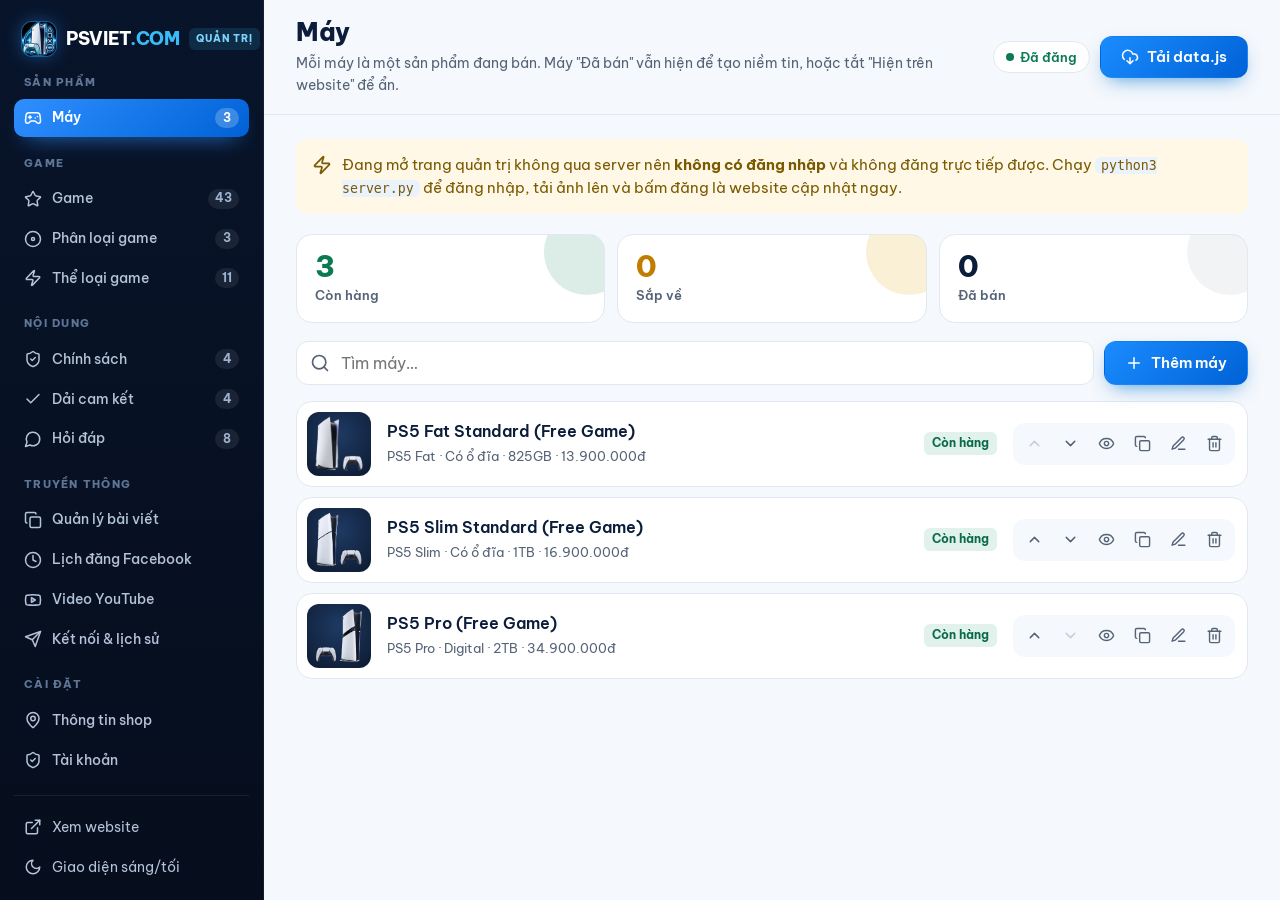
==== website/admin.html @ 0099e74c "PSVIET.COM: website bán PS5 cũ, trang quản trị và module truyền thông - Website tĩnh (trang chủ, dan" ====
<!doctype html>
<html lang="vi">
<head>
  <meta charset="utf-8">
  <meta name="viewport" content="width=device-width, initial-scale=1">
  <title>Quản trị | PSVIET.COM</title>
  <meta name="description" content="Trang quản trị PSVIET.COM.">
  <meta name="theme-color" content="#ffffff">
  <script>try{var t=localStorage.getItem('psviet-theme');if(t==='dark'||t==='light')document.documentElement.dataset.theme=t;}catch(e){}</script>
  <meta name="robots" content="noindex, nofollow">
  <link rel="icon" href="assets/brand/psviet-mark-64.png" type="image/png">
  <link rel="apple-touch-icon" href="assets/brand/psviet-logo-512.png">
  <link rel="preconnect" href="https://fonts.googleapis.com">
  <link rel="preconnect" href="https://fonts.gstatic.com" crossorigin>
  <link href="https://fonts.googleapis.com/css2?family=Be+Vietnam+Pro:wght@400;500;600;700;800&display=swap" rel="stylesheet">
  <link rel="stylesheet" href="style.css">
  <link rel="stylesheet" href="admin.css">
</head>
<body class="admin-body">
<svg width="0" height="0" style="position:absolute" aria-hidden="true"><symbol id="i-check" viewBox="0 0 24 24" fill="none" stroke="currentColor" stroke-width="2" stroke-linecap="round" stroke-linejoin="round"><path d="M20 6 9 17l-5-5"/></symbol><symbol id="i-x" viewBox="0 0 24 24" fill="none" stroke="currentColor" stroke-width="2" stroke-linecap="round" stroke-linejoin="round"><path d="M18 6 6 18M6 6l12 12"/></symbol><symbol id="i-left" viewBox="0 0 24 24" fill="none" stroke="currentColor" stroke-width="2" stroke-linecap="round" stroke-linejoin="round"><path d="m15 18-6-6 6-6"/></symbol><symbol id="i-right" viewBox="0 0 24 24" fill="none" stroke="currentColor" stroke-width="2" stroke-linecap="round" stroke-linejoin="round"><path d="m9 18 6-6-6-6"/></symbol><symbol id="i-arrow" viewBox="0 0 24 24" fill="none" stroke="currentColor" stroke-width="2" stroke-linecap="round" stroke-linejoin="round"><path d="M5 12h14M12 5l7 7-7 7"/></symbol><symbol id="i-plus" viewBox="0 0 24 24" fill="none" stroke="currentColor" stroke-width="2" stroke-linecap="round" stroke-linejoin="round"><path d="M12 5v14M5 12h14"/></symbol><symbol id="i-menu" viewBox="0 0 24 24" fill="none" stroke="currentColor" stroke-width="2" stroke-linecap="round" stroke-linejoin="round"><path d="M4 7h16M4 12h16M4 17h16"/></symbol><symbol id="i-phone" viewBox="0 0 24 24" fill="none" stroke="currentColor" stroke-width="2" stroke-linecap="round" stroke-linejoin="round"><path d="M22 16.92v3a2 2 0 0 1-2.18 2 19.79 19.79 0 0 1-8.63-3.07 19.5 19.5 0 0 1-6-6 19.79 19.79 0 0 1-3.07-8.67A2 2 0 0 1 4.11 2h3a2 2 0 0 1 2 1.72c.13.96.36 1.9.7 2.81a2 2 0 0 1-.45 2.11L8.09 9.91a16 16 0 0 0 6 6l1.27-1.27a2 2 0 0 1 2.11-.45c.91.34 1.85.57 2.81.7A2 2 0 0 1 22 16.92z"/></symbol><symbol id="i-chat" viewBox="0 0 24 24" fill="none" stroke="currentColor" stroke-width="2" stroke-linecap="round" stroke-linejoin="round"><path d="M7.9 20A9 9 0 1 0 4 16.1L2 22Z"/></symbol><symbol id="i-zalo" viewBox="0 0 24 24" fill="none" stroke="currentColor" stroke-width="2" stroke-linecap="round" stroke-linejoin="round"><path d="M21 11.5a8.4 8.4 0 0 1-9 8.4 9.6 9.6 0 0 1-3.6-.7L3 21l1.6-4.5A8.1 8.1 0 0 1 3 11.5 8.6 8.6 0 0 1 12 3a8.6 8.6 0 0 1 9 8.5z"/><path d="M8 9.5h3.5L8 14h3.5M14 9.5V14"/></symbol><symbol id="i-send" viewBox="0 0 24 24" fill="none" stroke="currentColor" stroke-width="2" stroke-linecap="round" stroke-linejoin="round"><path d="m22 2-7 20-4-9-9-4Z"/><path d="M22 2 11 13"/></symbol><symbol id="i-shield" viewBox="0 0 24 24" fill="none" stroke="currentColor" stroke-width="2" stroke-linecap="round" stroke-linejoin="round"><path d="M20 13c0 5-3.5 7.5-7.66 8.95a1 1 0 0 1-.67-.01C7.5 20.5 4 18 4 13V6a1 1 0 0 1 1-1c2 0 4.5-1.2 6.24-2.72a1.17 1.17 0 0 1 1.52 0C14.51 3.81 17 5 19 5a1 1 0 0 1 1 1z"/><path d="m9 12 2 2 4-4"/></symbol><symbol id="i-swap" viewBox="0 0 24 24" fill="none" stroke="currentColor" stroke-width="2" stroke-linecap="round" stroke-linejoin="round"><path d="M3 12a9 9 0 0 1 9-9 9.75 9.75 0 0 1 6.74 2.74L21 8"/><path d="M21 3v5h-5"/><path d="M21 12a9 9 0 0 1-9 9 9.75 9.75 0 0 1-6.74-2.74L3 16"/><path d="M8 16H3v5"/></symbol><symbol id="i-truck" viewBox="0 0 24 24" fill="none" stroke="currentColor" stroke-width="2" stroke-linecap="round" stroke-linejoin="round"><path d="M14 18V6a2 2 0 0 0-2-2H4a2 2 0 0 0-2 2v11a1 1 0 0 0 1 1h2"/><path d="M15 18H9"/><path d="M19 18h2a1 1 0 0 0 1-1v-3.65a1 1 0 0 0-.22-.62l-3.48-4.35A1 1 0 0 0 17.52 8H14"/><circle cx="7" cy="18" r="2"/><circle cx="17" cy="18" r="2"/></symbol><symbol id="i-gamepad" viewBox="0 0 24 24" fill="none" stroke="currentColor" stroke-width="2" stroke-linecap="round" stroke-linejoin="round"><path d="M6 11h4M8 9v4M15 12h.01M18 10h.01"/><path d="M17.32 5H6.68a4 4 0 0 0-3.98 3.59C2.6 9.42 2 14.46 2 16a3 3 0 0 0 3 3c1 0 1.5-.5 2-1l1.41-1.41A2 2 0 0 1 9.83 16h4.34a2 2 0 0 1 1.41.59L17 18c.5.5 1 1 2 1a3 3 0 0 0 3-3c0-1.55-.6-6.58-.69-7.26A4 4 0 0 0 17.32 5z"/></symbol><symbol id="i-pin" viewBox="0 0 24 24" fill="none" stroke="currentColor" stroke-width="2" stroke-linecap="round" stroke-linejoin="round"><path d="M20 10c0 5-5.54 10.19-7.4 11.8a1 1 0 0 1-1.2 0C9.54 20.19 4 15 4 10a8 8 0 0 1 16 0"/><circle cx="12" cy="10" r="3"/></symbol><symbol id="i-clock" viewBox="0 0 24 24" fill="none" stroke="currentColor" stroke-width="2" stroke-linecap="round" stroke-linejoin="round"><circle cx="12" cy="12" r="10"/><path d="M12 6v6l4 2"/></symbol><symbol id="i-search" viewBox="0 0 24 24" fill="none" stroke="currentColor" stroke-width="2" stroke-linecap="round" stroke-linejoin="round"><circle cx="11" cy="11" r="8"/><path d="m21 21-4.3-4.3"/></symbol><symbol id="i-disc" viewBox="0 0 24 24" fill="none" stroke="currentColor" stroke-width="2" stroke-linecap="round" stroke-linejoin="round"><circle cx="12" cy="12" r="10"/><circle cx="12" cy="12" r="2"/></symbol><symbol id="i-cloud" viewBox="0 0 24 24" fill="none" stroke="currentColor" stroke-width="2" stroke-linecap="round" stroke-linejoin="round"><path d="M12 13v8M8 17l4 4 4-4"/><path d="M4.39 15.27A7 7 0 1 1 15.71 8h1.79a4.5 4.5 0 0 1 2.44 8.28"/></symbol><symbol id="i-youtube" viewBox="0 0 24 24" fill="none" stroke="currentColor" stroke-width="2" stroke-linecap="round" stroke-linejoin="round"><path d="M2.5 17a24.12 24.12 0 0 1 0-10 2 2 0 0 1 1.4-1.4 49.56 49.56 0 0 1 16.2 0A2 2 0 0 1 21.5 7a24.12 24.12 0 0 1 0 10 2 2 0 0 1-1.4 1.4 49.55 49.55 0 0 1-16.2 0A2 2 0 0 1 2.5 17"/><path d="m10 15 5-3-5-3z"/></symbol><symbol id="i-star" viewBox="0 0 24 24" fill="none" stroke="currentColor" stroke-width="2" stroke-linecap="round" stroke-linejoin="round"><path d="M11.53 2.3a.53.53 0 0 1 .95 0l2.31 4.68a2.12 2.12 0 0 0 1.6 1.16l5.16.76a.53.53 0 0 1 .3.9l-3.74 3.64a2.12 2.12 0 0 0-.61 1.88l.88 5.14a.53.53 0 0 1-.77.56l-4.62-2.43a2.12 2.12 0 0 0-1.97 0L6.4 21.01a.53.53 0 0 1-.77-.56l.88-5.14a2.12 2.12 0 0 0-.61-1.88L2.16 9.8a.53.53 0 0 1 .3-.9l5.16-.76a2.12 2.12 0 0 0 1.6-1.16z"/></symbol><symbol id="i-video" viewBox="0 0 24 24" fill="none" stroke="currentColor" stroke-width="2" stroke-linecap="round" stroke-linejoin="round"><path d="m16 13 5.22 3.48a.5.5 0 0 0 .78-.42V7.87a.5.5 0 0 0-.75-.43L16 10.5"/><rect x="2" y="6" width="14" height="12" rx="2"/></symbol><symbol id="i-badge" viewBox="0 0 24 24" fill="none" stroke="currentColor" stroke-width="2" stroke-linecap="round" stroke-linejoin="round"><path d="M3.85 8.62a4 4 0 0 1 4.78-4.77 4 4 0 0 1 6.74 0 4 4 0 0 1 4.78 4.78 4 4 0 0 1 0 6.74 4 4 0 0 1-4.77 4.78 4 4 0 0 1-6.75 0 4 4 0 0 1-4.78-4.77 4 4 0 0 1 0-6.76Z"/><path d="m9 12 2 2 4-4"/></symbol><symbol id="i-wrench" viewBox="0 0 24 24" fill="none" stroke="currentColor" stroke-width="2" stroke-linecap="round" stroke-linejoin="round"><path d="M14.7 6.3a1 1 0 0 0 0 1.4l1.6 1.6a1 1 0 0 0 1.4 0l3.77-3.77a6 6 0 0 1-7.94 7.94l-6.91 6.91a2.12 2.12 0 0 1-3-3l6.91-6.91a6 6 0 0 1 7.94-7.94l-3.76 3.76z"/></symbol><symbol id="i-copy" viewBox="0 0 24 24" fill="none" stroke="currentColor" stroke-width="2" stroke-linecap="round" stroke-linejoin="round"><rect x="8" y="8" width="14" height="14" rx="2"/><path d="M4 16c-1.1 0-2-.9-2-2V4c0-1.1.9-2 2-2h10c1.1 0 2 .9 2 2"/></symbol><symbol id="i-sun" viewBox="0 0 24 24" fill="none" stroke="currentColor" stroke-width="2" stroke-linecap="round" stroke-linejoin="round"><circle cx="12" cy="12" r="4"/><path d="M12 2v2M12 20v2M4.93 4.93l1.41 1.41M17.66 17.66l1.41 1.41M2 12h2M20 12h2M6.34 17.66l-1.41 1.41M19.07 4.93l-1.41 1.41"/></symbol><symbol id="i-moon" viewBox="0 0 24 24" fill="none" stroke="currentColor" stroke-width="2" stroke-linecap="round" stroke-linejoin="round"><path d="M12 3a6 6 0 0 0 9 9 9 9 0 1 1-9-9Z"/></symbol><symbol id="i-zap" viewBox="0 0 24 24" fill="none" stroke="currentColor" stroke-width="2" stroke-linecap="round" stroke-linejoin="round"><path d="M4 14a1 1 0 0 1-.78-1.63l9.9-10.2a.5.5 0 0 1 .86.46l-1.92 6.02A1 1 0 0 0 13 10h7a1 1 0 0 1 .78 1.63l-9.9 10.2a.5.5 0 0 1-.86-.46l1.92-6.02A1 1 0 0 0 11 14z"/></symbol><symbol id="i-edit" viewBox="0 0 24 24" fill="none" stroke="currentColor" stroke-width="2" stroke-linecap="round" stroke-linejoin="round"><path d="M12 20h9"/><path d="M16.38 3.62a2.12 2.12 0 0 1 3 3L7.38 18.62 3 20l1.38-4.38z"/></symbol><symbol id="i-trash" viewBox="0 0 24 24" fill="none" stroke="currentColor" stroke-width="2" stroke-linecap="round" stroke-linejoin="round"><path d="M3 6h18"/><path d="M19 6v14a2 2 0 0 1-2 2H7a2 2 0 0 1-2-2V6"/><path d="M8 6V4a2 2 0 0 1 2-2h4a2 2 0 0 1 2 2v2"/><path d="M10 11v6M14 11v6"/></symbol><symbol id="i-eye" viewBox="0 0 24 24" fill="none" stroke="currentColor" stroke-width="2" stroke-linecap="round" stroke-linejoin="round"><path d="M2.06 12.35a1 1 0 0 1 0-.7 10.75 10.75 0 0 1 19.88 0 1 1 0 0 1 0 .7 10.75 10.75 0 0 1-19.88 0"/><circle cx="12" cy="12" r="3"/></symbol><symbol id="i-eye-off" viewBox="0 0 24 24" fill="none" stroke="currentColor" stroke-width="2" stroke-linecap="round" stroke-linejoin="round"><path d="M10.73 5.08A10.43 10.43 0 0 1 12 5c7 0 10 7 10 7a13.16 13.16 0 0 1-1.67 2.68"/><path d="M6.61 6.61A13.53 13.53 0 0 0 2 12s3 7 10 7a9.74 9.74 0 0 0 5.39-1.61"/><path d="M14.12 14.12a3 3 0 1 1-4.24-4.24"/><path d="m2 2 20 20"/></symbol><symbol id="i-logout" viewBox="0 0 24 24" fill="none" stroke="currentColor" stroke-width="2" stroke-linecap="round" stroke-linejoin="round"><path d="M9 21H5a2 2 0 0 1-2-2V5a2 2 0 0 1 2-2h4"/><path d="m16 17 5-5-5-5"/><path d="M21 12H9"/></symbol><symbol id="i-external" viewBox="0 0 24 24" fill="none" stroke="currentColor" stroke-width="2" stroke-linecap="round" stroke-linejoin="round"><path d="M15 3h6v6"/><path d="M10 14 21 3"/><path d="M18 13v6a2 2 0 0 1-2 2H5a2 2 0 0 1-2-2V8a2 2 0 0 1 2-2h6"/></symbol></svg>

<main class="admin-page">
  <section id="login" class="login" hidden>
    <form id="login-form" class="login-card">
      <img src="assets/brand/psviet-mark-192.png" alt="" width="56" height="56">
      <h1>Đăng nhập quản trị</h1>
      <p class="muted">PSVIET.COM</p>
      <label for="login-pw">Mật khẩu</label>
      <input id="login-pw" type="password" autocomplete="current-password" required>
      <p id="login-err" class="form-err" role="alert"></p>
      <button class="btn primary lg" type="submit">Đăng nhập</button>
    </form>
  </section>

  <div id="app" class="admin-app" hidden>
    <aside class="admin-side" id="admin-side">
      <a class="side-brand" href="index.html"><img src="assets/brand/psviet-mark-192.png" alt="" width="34" height="34"><span>PSVIET<em>.COM</em></span><small>Quản trị</small></a>
      <nav id="admin-nav" aria-label="Mục quản trị"></nav>
      <div class="side-foot">
        <a class="side-link" href="index.html" target="_blank" rel="noopener"><svg class="i" aria-hidden="true"><use href="#i-external"/></svg>Xem website</a>
        <button class="side-link theme-toggle" type="button" aria-label="Chuyển giao diện sáng/tối"><svg class="i i-moon" aria-hidden="true"><use href="#i-moon"/></svg><svg class="i i-sun" aria-hidden="true"><use href="#i-sun"/></svg>Giao diện sáng/tối</button>
        <button class="side-link danger" type="button" id="btn-logout" hidden><svg class="i" aria-hidden="true"><use href="#i-logout"/></svg>Đăng xuất</button>
      </div>
    </aside>
    <div class="side-scrim" id="side-scrim"></div>
    <section class="admin-main">
      <div class="admin-top">
        <button class="side-toggle" type="button" id="side-open" aria-label="Mở menu quản trị"><svg class="i" aria-hidden="true"><use href="#i-menu"/></svg></button>
        <div class="admin-title"><h1 id="sec-title"></h1><p id="sec-hint" class="muted"></p></div>
        <div class="admin-top-actions">
          <span id="save-state" class="save-state"></span>
          <button class="btn outline sm" type="button" id="btn-discard" hidden>Bỏ thay đổi</button>
          <button class="btn primary" type="button" id="btn-publish"></button>
        </div>
      </div>
      <div id="static-note" class="notice" hidden><svg class="i" aria-hidden="true"><use href="#i-zap"/></svg><span>Đang mở trang quản trị không qua server nên <b>không có đăng nhập</b> và không đăng trực tiếp được. Chạy <code>python3 server.py</code> để đăng nhập, tải ảnh lên và bấm đăng là website cập nhật ngay.</span></div>
      <div id="view"></div>
    </section>
  </div>
</main>

<dialog id="editor" class="editor" aria-labelledby="editor-title">
  <form id="editor-form">
    <header class="editor-head"><h2 id="editor-title"></h2><button class="picker-close" type="button" id="editor-close" aria-label="Đóng"><svg class="i" aria-hidden="true"><use href="#i-x"/></svg></button></header>
    <div id="editor-fields" class="form-grid editor-body"></div>
    <p id="editor-err" class="form-err" role="alert"></p>
    <footer class="editor-foot"><button class="btn outline" type="button" id="editor-cancel">Hủy</button><button class="btn primary" type="submit"><svg class="i" aria-hidden="true"><use href="#i-check"/></svg>Lưu</button></footer>
  </form>
</dialog>
<div id="toast" class="toast" role="status" hidden></div>

<script src="data.js"></script>
<script src="site.js"></script>
<script src="admin.js"></script>
<script src="admin-marketing.js"></script>
</body>
</html>
---- website/style.css ----
/* ==========================================================================
   PSVIET.COM – giao diện
   ========================================================================== */
:root {
  --ink: #0b1d3a;
  --ink-2: #334155;
  --muted: #64748b;
  --line: #e2e8f0;
  --bg: #ffffff;
  --surface: #f5f8fc;
  --surface-2: #eaf2fc;
  --primary: #0070d1;
  --primary-600: #005fb3;
  --primary-50: #eaf3fd;
  --price: #e0301e;
  --ok: #0f8a5f;
  --shadow-sm: 0 1px 2px rgba(15, 23, 42, .06), 0 1px 3px rgba(15, 23, 42, .04);
  --shadow: 0 10px 30px -12px rgba(15, 23, 42, .18);
  --shadow-lg: 0 24px 60px -20px rgba(11, 29, 58, .35);
  --font: "Be Vietnam Pro", system-ui, -apple-system, "Segoe UI", Roboto, sans-serif;
  --header-h: 68px;
  --card: #ffffff;
  --header-bg: rgba(255, 255, 255, .92);
  --row-hover: #fafcff;
  --hero-bg: radial-gradient(1000px 500px at 85% 40%, #d7e9fb 0%, transparent 60%), linear-gradient(180deg, #f2f7fd 0%, #eaf2fc 100%);
  --page-hero-bg: linear-gradient(180deg, #f2f7fd, #ffffff);
  --tip-bg: #fff8e6;
  --tip-ink: #7a5a00;
  --digital-bg: #f1f0fb;
  --digital-ink: #5b4bc4;
  --dot: rgba(11, 29, 58, .2);
  --chip-active: #0b1d3a;
  --chip-active-ink: #ffffff;
  color-scheme: light;
}

/* Chế độ tối */
:root[data-theme="dark"] {
  --ink: #e8eef8;
  --ink-2: #c2cee0;
  --muted: #8b9cb6;
  --line: #22324a;
  --bg: #0a1322;
  --surface: #0e1a2c;
  --surface-2: #15253d;
  --card: #111e32;
  --primary: #2f8fff;
  --primary-600: #1b7cf0;
  --primary-50: rgba(47, 143, 255, .14);
  --price: #ff6a55;
  --ok: #34c88f;
  --header-bg: rgba(10, 19, 34, .88);
  --row-hover: #14233a;
  --hero-bg: radial-gradient(1000px 500px at 85% 40%, rgba(47, 143, 255, .22) 0%, transparent 60%), linear-gradient(180deg, #0c1a30 0%, #0a1322 100%);
  --page-hero-bg: linear-gradient(180deg, #0e1c33, #0a1322);
  --tip-bg: rgba(255, 196, 0, .1);
  --tip-ink: #f3d27a;
  --digital-bg: rgba(140, 120, 255, .16);
  --digital-ink: #b7a8ff;
  --dot: rgba(255, 255, 255, .25);
  --chip-active: #2f8fff;
  --chip-active-ink: #ffffff;
  --shadow-sm: 0 1px 2px rgba(0, 0, 0, .4);
  --shadow: 0 12px 32px -12px rgba(0, 0, 0, .6);
  color-scheme: dark;
}

*, *::before, *::after { box-sizing: border-box; }
[hidden] { display: none !important; }
html { scroll-behavior: smooth; scroll-padding-top: calc(var(--header-h) + 12px); -webkit-text-size-adjust: 100%; }
body { margin: 0; font-family: var(--font); font-size: 16px; line-height: 1.6; color: var(--ink-2); background: var(--bg); -webkit-font-smoothing: antialiased; }
img { max-width: 100%; display: block; }
a { color: var(--primary); text-decoration: none; }
a:hover { color: var(--primary-600); }
h1, h2, h3, h4 { color: var(--ink); line-height: 1.2; margin: 0; letter-spacing: -.02em; }
p { margin: 0; }
button { font: inherit; }
:focus-visible { outline: 3px solid rgba(0, 112, 209, .45); outline-offset: 2px; border-radius: 6px; }
.sr-only { position: absolute; width: 1px; height: 1px; overflow: hidden; clip: rect(0 0 0 0); white-space: nowrap; }
.container { width: 100%; max-width: 1200px; margin: 0 auto; padding: 0 20px; }
.i { width: 20px; height: 20px; flex-shrink: 0; }
.muted { color: var(--muted); font-size: .92rem; }
.center { text-align: center; }

/* ---------- Buttons ---------- */
.btn { display: inline-flex; align-items: center; justify-content: center; gap: 8px; height: 46px; padding: 0 20px; border-radius: 12px; border: 1.5px solid transparent; font-weight: 600; font-size: .95rem; line-height: 1; white-space: nowrap; cursor: pointer; transition: background .15s, color .15s, border-color .15s, box-shadow .15s, transform .15s; }
.btn .i { width: 18px; height: 18px; }
.btn.sm { height: 38px; padding: 0 14px; font-size: .88rem; border-radius: 10px; }
.btn.lg { height: 52px; padding: 0 24px; font-size: 1rem; }
.btn.primary { background: var(--primary); color: #fff; box-shadow: 0 6px 16px -6px rgba(0, 112, 209, .6); }
.btn.primary:hover { background: var(--primary-600); color: #fff; transform: translateY(-1px); }
.btn.outline { background: var(--card); color: var(--ink); border-color: var(--line); }
.btn.outline:hover { border-color: var(--primary); color: var(--primary); }
.btn.ghost { background: transparent; color: var(--ink); border-color: rgba(11, 29, 58, .18); }
.btn.ghost:hover { background: rgba(255, 255, 255, .6); color: var(--ink); }
.btn.light { background: #fff; color: #0b1d3a; }
.btn.light:hover { color: #0070d1; }
.btn.ghost-light { background: rgba(255, 255, 255, .08); color: #fff; border-color: rgba(255, 255, 255, .3); }
.btn.ghost-light:hover { background: rgba(255, 255, 255, .16); color: #fff; }
.btn.icon-only { width: 46px; padding: 0; }

/* ---------- Header ---------- */
.site-header { position: sticky; top: 0; z-index: 50; background: var(--header-bg); backdrop-filter: saturate(180%) blur(12px); -webkit-backdrop-filter: saturate(180%) blur(12px); border-bottom: 1px solid transparent; transition: border-color .2s, box-shadow .2s; }
.site-header.scrolled { border-color: var(--line); box-shadow: var(--shadow-sm); }
.header-inner { display: flex; align-items: center; justify-content: space-between; gap: 24px; height: var(--header-h); }
.logo { display: inline-flex; align-items: center; gap: 10px; font-weight: 800; font-size: 1.25rem; color: var(--ink); letter-spacing: -.02em; flex-shrink: 0; }
.logo:hover { color: var(--ink); }
.logo img { border-radius: 10px; }
.logo em { font-style: normal; color: var(--primary); }
.logo.light { color: #fff; }
.logo.light em { color: #5fb0ff; }
.main-nav { display: flex; gap: 4px; }
.main-nav a { padding: 8px 12px; border-radius: 8px; color: var(--ink-2); font-weight: 500; font-size: .95rem; }
.main-nav a:hover, .main-nav a[aria-current="page"] { color: var(--primary); background: var(--primary-50); }
.header-cta { display: flex; align-items: center; gap: 8px; }
.menu-toggle { display: none; width: 42px; height: 42px; border-radius: 10px; border: 1px solid var(--line); background: var(--card); color: var(--ink); align-items: center; justify-content: center; cursor: pointer; }

/* ---------- Sections ---------- */
.section { padding: 88px 0; }
.section.alt { background: var(--surface); }
.section.tight { padding: 40px 0; }
.section.top-tight { padding-top: 32px; }
.section-head { max-width: 680px; margin-bottom: 40px; }
.section-head.center { margin-left: auto; margin-right: auto; text-align: center; }
.section-head.row { max-width: none; display: flex; align-items: flex-end; justify-content: space-between; gap: 24px; flex-wrap: wrap; }
.section-head h2 { font-size: clamp(1.6rem, 3.2vw, 2.25rem); font-weight: 800; }
.section-head p { margin-top: 12px; color: var(--muted); font-size: 1.02rem; }
.eyebrow { display: inline-block; margin-bottom: 10px; color: var(--primary); font-weight: 700; font-size: .8rem; letter-spacing: .1em; text-transform: uppercase; }
.eyebrow.light { color: #8cc8ff; }

/* ---------- Banner thương hiệu ---------- */
.brand-banner { background: #05080f; }
.brand-banner img { display: block; width: 100%; max-width: 1440px; height: auto; margin: 0 auto; }

/* ---------- Hero slider ---------- */
.hero { position: relative; background: var(--hero-bg); overflow: hidden; }
.slides { display: flex; overflow-x: auto; scroll-snap-type: x mandatory; scrollbar-width: none; }
.slides::-webkit-scrollbar { display: none; }
.slide { flex: 0 0 100%; scroll-snap-align: start; }
.slide-inner { display: grid; grid-template-columns: 1.05fr 1fr; align-items: center; gap: 32px; min-height: 520px; padding-top: 40px; padding-bottom: 120px; }
.pill { display: inline-flex; align-items: center; gap: 6px; padding: 6px 12px; border-radius: 999px; background: var(--card); color: var(--primary); font-weight: 600; font-size: .85rem; box-shadow: var(--shadow-sm); }
.pill .i { width: 16px; height: 16px; }
.slide-text h1, .slide-text h2 { margin: 18px 0 16px; font-size: clamp(2rem, 5vw, 3.4rem); font-weight: 800; letter-spacing: -.03em; line-height: 1.08; }
.hl { background: linear-gradient(90deg, #0070d1, #2a8cff); -webkit-background-clip: text; background-clip: text; color: transparent; }
.slide-text p { max-width: 480px; font-size: 1.05rem; color: var(--ink-2); }
.slide-price { display: flex; align-items: baseline; gap: 10px; margin-top: 22px; }
.slide-price span { color: var(--muted); font-weight: 500; }
.slide-price strong { font-size: 2rem; font-weight: 800; color: var(--price); letter-spacing: -.02em; }
.slide-cta { display: flex; flex-wrap: wrap; gap: 12px; margin-top: 26px; }
.slide-media { position: relative; display: flex; justify-content: center; align-items: center; }
.slide-media::before { content: ""; position: absolute; width: 78%; aspect-ratio: 1; border-radius: 50%; background: radial-gradient(circle, #ffffff 0%, rgba(255, 255, 255, 0) 70%); }
.slide-media img { position: relative; width: 100%; max-width: 400px; aspect-ratio: 1; object-fit: contain; mix-blend-mode: multiply; }
.slide-media.covers { gap: 14px; }
.slide-media.covers::before { display: none; }
.slide-media.covers img { width: 23%; max-width: 140px; aspect-ratio: 3/4; object-fit: cover; mix-blend-mode: normal; border-radius: 12px; box-shadow: var(--shadow-lg); }
.slide-media.covers img:nth-child(odd) { transform: translateY(-18px) rotate(-3deg); }
.slide-media.covers img:nth-child(even) { transform: translateY(18px) rotate(3deg); }
.slider-ui { position: absolute; left: 0; right: 0; bottom: 70px; display: flex; align-items: center; justify-content: space-between; pointer-events: none; }
.slider-ui > * { pointer-events: auto; }
.dots { display: flex; gap: 8px; }
.dots button { width: 10px; height: 10px; padding: 0; border: 0; border-radius: 999px; background: var(--dot); cursor: pointer; transition: width .25s, background .25s; }
.dots button[aria-current="true"] { width: 32px; background: var(--primary); }
.arrows { display: flex; gap: 8px; }
.slide-nav { width: 44px; height: 44px; border-radius: 50%; border: 1px solid var(--line); background: var(--card); color: var(--ink); display: inline-flex; align-items: center; justify-content: center; cursor: pointer; box-shadow: var(--shadow-sm); transition: color .15s, border-color .15s; }
.slide-nav:hover { color: var(--primary); border-color: var(--primary); }

/* ---------- Trust bar ---------- */
.trust { position: relative; z-index: 2; list-style: none; margin: -44px 0 0; padding: 22px; display: grid; grid-template-columns: repeat(4, 1fr); gap: 16px; background: var(--card); border: 1px solid var(--line); border-radius: 20px; box-shadow: var(--shadow); }
.trust li { display: flex; align-items: center; gap: 14px; }
.trust li + li { border-left: 1px solid var(--line); padding-left: 16px; }
.trust-ic { width: 46px; height: 46px; border-radius: 12px; background: var(--primary-50); color: var(--primary); display: grid; place-items: center; flex-shrink: 0; }
.trust-ic .i { width: 22px; height: 22px; }
.trust strong { display: block; color: var(--ink); font-size: .98rem; }
.trust span { color: var(--muted); font-size: .85rem; }

/* ---------- Product lines ---------- */
.lines { display: grid; grid-template-columns: repeat(3, 1fr); gap: 24px; }
.line { position: relative; display: flex; flex-direction: column; padding: 20px; border: 1px solid var(--line); border-radius: 20px; background: var(--card); transition: box-shadow .2s, transform .2s, border-color .2s; }
.line:hover { box-shadow: var(--shadow); transform: translateY(-3px); }
.line.featured { border: 2px solid var(--primary); box-shadow: 0 16px 40px -20px rgba(0, 112, 209, .5); }
.line-media { border-radius: 14px; background: linear-gradient(180deg, #f2f7fd, #e6effa); aspect-ratio: 4/3; display: grid; place-items: center; overflow: hidden; }
.line-media img { width: 100%; height: 100%; padding: 6%; object-fit: contain; mix-blend-mode: multiply; }
.line-tag { position: absolute; top: 32px; left: 32px; padding: 4px 10px; border-radius: 999px; background: var(--card); color: var(--primary); font-size: .78rem; font-weight: 700; box-shadow: var(--shadow-sm); }
.line.featured .line-tag { background: var(--primary); color: #fff; }
.line h3 { margin-top: 20px; font-size: 1.4rem; font-weight: 800; }
.line > p { margin-top: 6px; color: var(--muted); font-size: .95rem; }
.variants { list-style: none; margin: 16px 0 0; padding: 0; display: grid; gap: 8px; }
.variants li { display: flex; align-items: center; gap: 10px; padding: 10px 12px; border-radius: 10px; background: var(--surface); font-size: .92rem; }
.variants .i { width: 18px; height: 18px; color: var(--primary); }
.variants b { color: var(--ink); }
.line-foot { margin-top: auto; padding-top: 20px; display: flex; align-items: flex-end; justify-content: space-between; gap: 12px; }
.line-foot small { display: block; color: var(--muted); font-size: .8rem; }
.line-foot strong { font-size: 1.3rem; font-weight: 800; color: var(--price); letter-spacing: -.01em; }

/* ---------- Compare table ---------- */
.table-wrap { overflow-x: auto; border: 1px solid var(--line); border-radius: 20px; background: var(--card); box-shadow: var(--shadow-sm); }
.compare { width: 100%; min-width: 820px; border-collapse: collapse; font-size: .93rem; }
.compare th, .compare td { padding: 14px 16px; text-align: center; border-bottom: 1px solid var(--line); }
.compare tbody tr:last-child th, .compare tbody tr:last-child td { border-bottom: 0; }
.compare tbody tr:hover td, .compare tbody tr:hover th { background: var(--row-hover); }
.compare thead th { padding-top: 20px; vertical-align: bottom; background: var(--card); }
.compare thead img { width: 64px; height: 64px; object-fit: contain; margin: 0 auto 8px; mix-blend-mode: multiply; }
.compare thead b { display: block; color: var(--ink); font-size: 1rem; }
.compare thead small { color: var(--muted); font-weight: 500; }
.compare th.col-hl { background: var(--primary-50); border-radius: 12px 12px 0 0; }
.compare tbody th { text-align: left; color: var(--ink); font-weight: 600; white-space: nowrap; position: sticky; left: 0; background: var(--card); z-index: 1; }
.compare td.yes, .compare td.no { white-space: nowrap; }
.compare td.yes .i, .compare td.no .i { width: 16px; height: 16px; vertical-align: -3px; margin-right: 4px; }
.compare td.yes { color: var(--ok); font-weight: 600; }
.compare td.no { color: #94a3b8; }
.compare td b { color: var(--ink); }
.compare .price-row td { color: var(--price); font-weight: 800; font-size: 1rem; }
.tip { display: flex; gap: 10px; align-items: flex-start; margin-top: 20px; padding: 14px 16px; border-radius: 12px; background: var(--tip-bg); color: var(--tip-ink); font-size: .93rem; }
.tip .i { color: #d49b00; margin-top: 2px; }

/* ---------- Filters ---------- */
.filters { display: flex; flex-wrap: wrap; align-items: center; gap: 8px; }
.chip { height: 38px; padding: 0 16px; border-radius: 999px; border: 1px solid var(--line); background: var(--card); color: var(--ink-2); font-weight: 600; font-size: .88rem; cursor: pointer; transition: all .15s; }
.chip:hover { border-color: var(--primary); color: var(--primary); }
.chip.active { background: var(--chip-active); border-color: var(--chip-active); color: var(--chip-active-ink); }
.filters + .filters { margin-top: 10px; }
.filter-label { flex-shrink: 0; min-width: 64px; color: var(--muted); font-size: .85rem; font-weight: 600; }

/* ---------- Product cards ---------- */
.products { display: grid; grid-template-columns: repeat(auto-fill, minmax(250px, 1fr)); gap: 20px; }
@media (min-width: 1140px) { .products { grid-template-columns: repeat(5, 1fr); gap: 16px; } .product-body { padding: 14px 14px 16px; } }
.product { display: flex; flex-direction: column; border: 1px solid var(--line); border-radius: 18px; background: var(--card); overflow: hidden; transition: box-shadow .2s, transform .2s; }
.product:hover { box-shadow: var(--shadow); transform: translateY(-3px); }
.product[hidden] { display: none; }
.product-media { position: relative; aspect-ratio: 1; background: linear-gradient(180deg, #f5f8fc, #eaf1fa); display: grid; place-items: center; }
.product-media img { width: 82%; height: 82%; object-fit: contain; mix-blend-mode: multiply; transition: transform .3s; }
.product:hover .product-media img { transform: scale(1.04); }
.stock { position: absolute; z-index: 2; top: 12px; left: 12px; display: inline-flex; align-items: center; gap: 6px; padding: 4px 10px; border-radius: 999px; background: var(--card); color: var(--ok); font-size: .76rem; font-weight: 700; box-shadow: var(--shadow-sm); }
.stock::before { content: ""; width: 7px; height: 7px; border-radius: 50%; background: var(--ok); }
.product-body { display: flex; flex-direction: column; flex: 1; padding: 16px 18px 18px; }
.chips { display: flex; flex-wrap: wrap; gap: 6px; }
.chip-tag { display: inline-flex; align-items: center; gap: 4px; padding: 3px 8px; border-radius: 6px; background: var(--surface); color: var(--ink-2); font-size: .76rem; font-weight: 600; }
.chip-tag .i { width: 14px; height: 14px; }
.chip-tag.disc { background: var(--primary-50); color: var(--primary); }
.chip-tag.digital { background: var(--digital-bg); color: var(--digital-ink); }
.product h3 { margin-top: 12px; font-size: 1.12rem; font-weight: 700; }
.product-note { margin-top: 4px; color: var(--muted); font-size: .88rem; }
.product-price { margin-top: 12px; color: var(--price); font-size: 1.45rem; font-weight: 800; letter-spacing: -.02em; }
.product-price.sm { font-size: 1.1rem; margin-top: 6px; }
.perks { list-style: none; margin: 12px 0 0; padding: 12px 0 0; border-top: 1px dashed var(--line); display: grid; gap: 6px; font-size: .86rem; }
.perks li { display: flex; align-items: center; gap: 8px; }
.perks .i { width: 16px; height: 16px; color: var(--ok); }
.product-actions { display: flex; gap: 8px; margin-top: auto; padding-top: 16px; }
.product-actions .btn.primary { flex: 1; }
.more { margin-top: 28px; text-align: center; color: var(--muted); }
.more a { font-weight: 600; }

/* Ảnh dự phòng khi chưa có ảnh */
.thumb { position: relative; }
.thumb::before { content: attr(data-label); position: absolute; inset: 0; display: grid; place-items: center; padding: 16px; text-align: center; color: var(--muted); font-weight: 700; }
.thumb img { position: relative; z-index: 1; }
.thumb:has(img)::before { content: none; }

/* ---------- Game band ---------- */
.game-band { position: relative; display: grid; grid-template-columns: 1fr 1.1fr; align-items: center; gap: 24px; padding: 44px 48px; border-radius: 24px; background: radial-gradient(600px 300px at 90% 0%, rgba(42, 140, 255, .35), transparent 60%), linear-gradient(120deg, #0b1d3a 0%, #0f2f5e 100%); color: #cbd8ea; overflow: hidden; }
.game-band:hover { color: #cbd8ea; }
.game-band h2 { color: #fff; font-size: clamp(1.5rem, 3vw, 2rem); font-weight: 800; }
.game-band p { margin: 12px 0 22px; max-width: 420px; }
.game-band-covers { display: flex; justify-content: flex-end; gap: 12px; }
.game-band-covers img { width: 19%; aspect-ratio: 3/4; object-fit: cover; border-radius: 12px; box-shadow: 0 16px 30px -10px rgba(0, 0, 0, .6); transition: transform .3s; }
.game-band-covers img:nth-child(odd) { transform: translateY(-10px); }
.game-band-covers img:nth-child(even) { transform: translateY(10px); }
.game-band:hover .game-band-covers img { transform: translateY(0); }

/* ---------- Features ---------- */
.features { display: grid; grid-template-columns: repeat(3, 1fr); gap: 20px; }
.feature { padding: 26px; border-radius: 18px; background: var(--card); border: 1px solid var(--line); }
.f-ic { width: 52px; height: 52px; border-radius: 14px; display: grid; place-items: center; background: linear-gradient(135deg, #0b1d3a, #0070d1); color: #fff; margin-bottom: 18px; }
.f-ic .i { width: 24px; height: 24px; }
.feature h3 { font-size: 1.1rem; font-weight: 700; }
.feature p { margin-top: 8px; color: var(--muted); font-size: .94rem; }

/* ---------- Steps ---------- */
.buy-grid { display: grid; grid-template-columns: 1.2fr 1fr; gap: 48px; align-items: start; }
.steps { list-style: none; margin: 0; padding: 0; display: grid; gap: 4px; }
.steps li { position: relative; display: flex; gap: 18px; padding-bottom: 28px; }
.steps li:not(:last-child)::after { content: ""; position: absolute; left: 21px; top: 48px; bottom: 4px; width: 2px; background: var(--line); }
.step-n { width: 44px; height: 44px; border-radius: 50%; display: grid; place-items: center; flex-shrink: 0; background: var(--primary-50); color: var(--primary); font-weight: 800; font-size: 1.1rem; border: 2px solid var(--card); box-shadow: 0 0 0 2px var(--primary-50); }
.steps h3 { font-size: 1.1rem; font-weight: 700; margin-top: 8px; }
.steps p { margin-top: 4px; color: var(--muted); }
.checklist-card { padding: 28px; border-radius: 20px; background: var(--surface); border: 1px solid var(--line); }
.checklist-card h3 { display: flex; align-items: center; gap: 10px; font-size: 1.1rem; font-weight: 700; }
.checklist-card h3 .i { color: var(--primary); }
.checklist { list-style: none; margin: 18px 0 0; padding: 0; display: grid; gap: 12px; }
.checklist li { display: flex; align-items: center; gap: 10px; padding: 12px 14px; border-radius: 12px; background: var(--card); font-weight: 500; color: var(--ink); }
.checklist .i { width: 18px; height: 18px; color: #fff; background: var(--ok); border-radius: 50%; padding: 3px; }

/* ---------- Policies ---------- */
.policies { display: grid; grid-template-columns: repeat(2, 1fr); gap: 20px; }
.policy { padding: 26px; border-radius: 18px; background: var(--card); border: 1px solid var(--line); }
.policy h3 { display: flex; align-items: center; gap: 12px; font-size: 1.1rem; font-weight: 700; }
.p-ic { width: 40px; height: 40px; border-radius: 10px; display: grid; place-items: center; background: var(--primary-50); color: var(--primary); flex-shrink: 0; }
.policy ul { margin: 16px 0 0; padding: 0; list-style: none; display: grid; gap: 8px; }
.policy li { position: relative; padding-left: 18px; font-size: .95rem; }
.policy li::before { content: ""; position: absolute; left: 2px; top: .62em; width: 6px; height: 6px; border-radius: 50%; background: var(--primary); }

/* ---------- FAQ ---------- */
.faq-grid { display: grid; grid-template-columns: 1fr 1.6fr; gap: 48px; align-items: start; }
.faq-grid .section-head { position: sticky; top: calc(var(--header-h) + 24px); }
.faq-grid .section-head .btn { margin-top: 24px; }
.faq { display: grid; gap: 12px; }
.faq details { border: 1px solid var(--line); border-radius: 14px; background: var(--card); transition: border-color .2s, box-shadow .2s; }
.faq details[open] { border-color: #bcd8f5; box-shadow: var(--shadow-sm); }
.faq summary { list-style: none; display: flex; align-items: center; justify-content: space-between; gap: 16px; padding: 18px 20px; font-weight: 600; color: var(--ink); cursor: pointer; }
.faq summary::-webkit-details-marker { display: none; }
.faq summary .i { color: var(--primary); transition: transform .2s; }
.faq details[open] summary .i { transform: rotate(45deg); }
.faq details p { padding: 0 20px 18px; color: var(--ink-2); }

/* ---------- CTA band ---------- */
.cta-band { display: grid; grid-template-columns: 1.3fr 1fr; gap: 40px; align-items: center; padding: 48px; border-radius: 24px; background: radial-gradient(500px 300px at 0% 100%, rgba(42, 140, 255, .35), transparent 60%), linear-gradient(120deg, #0070d1, #0b3c7a); color: #dbeafe; }
.cta-band h2 { color: #fff; font-size: clamp(1.6rem, 3vw, 2.2rem); font-weight: 800; }
.cta-band p { margin-top: 10px; }
.cta-actions { display: flex; flex-wrap: wrap; gap: 12px; margin-top: 26px; }
.contact-list { list-style: none; margin: 0; padding: 24px; display: grid; gap: 18px; border-radius: 18px; background: rgba(255, 255, 255, .1); border: 1px solid rgba(255, 255, 255, .18); }
.contact-list li { display: flex; gap: 14px; align-items: flex-start; color: #fff; font-weight: 500; }
.contact-list .i { margin-top: 3px; color: #9fd0ff; }
.contact-list small { display: block; color: #a8c6ea; font-weight: 400; font-size: .8rem; }
.contact-list a { color: #fff; }

/* ---------- Footer ---------- */
.site-footer { margin-top: 48px; background: #071327; color: #94a3b8; font-size: .93rem; }
.footer-grid { display: grid; grid-template-columns: 1.6fr 1fr 1fr 1.3fr; gap: 40px; padding-top: 56px; padding-bottom: 40px; }
.footer-brand p { margin-top: 16px; max-width: 340px; }
.site-footer h4 { color: #fff; font-size: .95rem; margin-bottom: 14px; }
.site-footer a { display: block; color: #94a3b8; padding: 4px 0; }
.site-footer a:hover { color: #fff; }
.site-footer .footer-brand a.logo { display: inline-flex; padding: 0; color: #fff; }
.site-footer p { display: flex; gap: 10px; align-items: flex-start; }
.footer-grid > div:last-child p { margin-bottom: 10px; }
.site-footer p .i { width: 18px; height: 18px; margin-top: 2px; color: #5fb0ff; }
.site-footer p a { display: inline; padding: 0; }
.socials { display: flex; gap: 8px; margin-top: 8px; }
.socials a { width: 40px; height: 40px; display: grid; place-items: center; padding: 0; border-radius: 10px; background: rgba(255, 255, 255, .06); color: #cbd5e1; }
.socials a:hover { background: var(--primary); color: #fff; }
.footer-bottom { padding-top: 20px; padding-bottom: 28px; border-top: 1px solid rgba(255, 255, 255, .08); font-size: .82rem; color: #64748b; }

/* ---------- Floating contact ---------- */
.float-contact { position: fixed; right: 20px; bottom: 24px; z-index: 40; display: flex; flex-direction: column; gap: 10px; }
.float-contact a { width: 54px; height: 54px; border-radius: 50%; display: grid; place-items: center; color: #fff; box-shadow: 0 10px 24px -8px rgba(0, 0, 0, .4); transition: transform .15s; }
.float-contact a:hover { transform: scale(1.08); color: #fff; }
.float-contact .i { width: 26px; height: 26px; }
.fc-msg { background: linear-gradient(135deg, #0084ff, #a033ff); }
.fc-zalo { background: #0068ff; }
.mobile-bar { display: none; }

/* ---------- Trang game ---------- */
.page-hero { padding: 40px 0 28px; background: var(--page-hero-bg); }
.page-hero h1 { font-size: clamp(1.8rem, 4vw, 2.6rem); font-weight: 800; margin-top: 14px; }
.page-hero p { margin-top: 10px; max-width: 620px; color: var(--muted); font-size: 1.05rem; }
.page-hero b { color: var(--ink); }
.breadcrumb { display: flex; align-items: center; gap: 6px; font-size: .88rem; color: var(--muted); }
.breadcrumb .i { width: 14px; height: 14px; }
.toolbar { display: flex; flex-wrap: wrap; gap: 12px; margin-bottom: 14px; }
.search { position: relative; flex: 1 1 280px; }
.search .i { position: absolute; left: 14px; top: 50%; transform: translateY(-50%); color: var(--muted); }
.search input, .toolbar select { width: 100%; height: 48px; padding: 0 16px 0 44px; border-radius: 12px; border: 1px solid var(--line); background: var(--card); font: inherit; color: var(--ink); }
.toolbar select { width: auto; min-width: 200px; padding-left: 14px; }
.search input:focus, .toolbar select:focus { outline: none; border-color: var(--primary); box-shadow: 0 0 0 4px var(--primary-50); }
.count { margin-left: auto; color: var(--muted); font-size: .9rem; }
.games { display: grid; grid-template-columns: repeat(auto-fill, minmax(200px, 1fr)); gap: 20px; margin-top: 24px; }
.game { display: flex; flex-direction: column; border-radius: 16px; background: var(--card); border: 1px solid var(--line); overflow: hidden; transition: box-shadow .2s, transform .2s; }
.game:hover { box-shadow: var(--shadow); transform: translateY(-3px); }
.game-cover { aspect-ratio: 3/4; background: linear-gradient(135deg, #0b1d3a, #0070d1); overflow: hidden; }
.game-cover::before { color: #fff; font-size: 1.15rem; }
.game-cover img { width: 100%; height: 100%; object-fit: cover; transition: transform .35s; }
.game:hover .game-cover img { transform: scale(1.05); }
.platforms { position: absolute; z-index: 2; left: 10px; bottom: 10px; display: flex; gap: 4px; }
.pf { padding: 2px 7px; border-radius: 6px; font-size: .72rem; font-weight: 700; background: rgba(255, 255, 255, .92); color: #0b1d3a; }
.pf.ps5 { background: var(--primary); color: #fff; }
.hot { position: absolute; z-index: 2; top: 10px; right: 10px; padding: 3px 8px; border-radius: 6px; background: var(--price); color: #fff; font-size: .7rem; font-weight: 800; letter-spacing: .05em; }
.game-body { display: flex; flex-direction: column; flex: 1; padding: 14px 16px 16px; }
.game-body h3 { font-size: 1rem; font-weight: 700; }
.game-body .meta { margin-top: 4px; color: var(--primary); font-size: .8rem; font-weight: 600; }
.game-body .note { margin-top: 8px; color: var(--muted); font-size: .86rem; display: -webkit-box; -webkit-line-clamp: 2; -webkit-box-orient: vertical; overflow: hidden; }
.game-body .btn { margin-top: auto; }
.game-body > :nth-last-child(2) { margin-bottom: 14px; }

/* ---------- Trang quản trị ---------- */
.admin-page { padding: 40px 0 64px; background: var(--surface); min-height: 70vh; }
.admin-page h2 { font-size: 1.8rem; font-weight: 800; }
.howto { margin: 12px 0 28px; padding-left: 20px; }
.card { background: var(--card); border: 1px solid var(--line); border-radius: 18px; padding: 24px; }
.card h3 { font-size: 1.15rem; font-weight: 700; }
.admin { display: grid; gap: 24px; grid-template-columns: minmax(300px, 1fr) 1.4fr; align-items: start; }
.admin form label { display: block; margin: 14px 0; font-size: .88rem; font-weight: 600; color: var(--ink); }
.admin form input:not([type=checkbox]), .admin form textarea { display: block; width: 100%; margin-top: 6px; font: inherit; font-weight: 400; padding: 10px 12px; border-radius: 10px; border: 1px solid var(--line); background: var(--card); color: var(--ink); }
.admin form input:focus, .admin form textarea:focus { outline: none; border-color: var(--primary); box-shadow: 0 0 0 4px var(--primary-50); }
.admin form label.inline { display: inline-flex; gap: 6px; align-items: center; margin-right: 16px; font-weight: 500; }
.admin fieldset { border: 0; padding: 0; margin: 14px 0; }
.admin legend { font-size: .88rem; font-weight: 600; color: var(--ink); padding: 0; margin-bottom: 4px; }
.admin form > div:last-child { display: flex; gap: 8px; margin-top: 16px; }
.admin-actions { display: flex; flex-wrap: wrap; gap: 8px; }
#status { margin: 12px 0; }
.admin-table { min-width: 0; }
.admin-table th, .admin-table td { text-align: left; }
.admin-table tbody th, .admin-table tbody td { position: static; }
.row-actions { white-space: nowrap; text-align: right !important; }
.row-actions button { font-size: .82rem; padding: 5px 10px; margin: 2px; border-radius: 8px; border: 1px solid var(--line); background: var(--card); color: var(--ink); cursor: pointer; }
.row-actions button:hover { border-color: var(--primary); color: var(--primary); }
.cover-find { display: flex; flex-wrap: wrap; align-items: center; gap: 10px; margin: -4px 0 12px; }
.cover-preview { display: block; width: 120px; aspect-ratio: 3/4; object-fit: cover; border-radius: 10px; border: 1px solid var(--line); margin-bottom: 12px; }
.cover-preview[hidden] { display: none; }
code { background: var(--surface-2); padding: 1px 6px; border-radius: 6px; font-size: .9em; }

/* ==========================================================================
   Responsive
   ========================================================================== */
@media (max-width: 1080px) {
  .main-nav a { padding: 8px 8px; font-size: .9rem; }
  .footer-grid { grid-template-columns: 1fr 1fr; }
}

@media (max-width: 960px) {
  .menu-toggle { display: inline-flex; }
  .main-nav { position: fixed; top: var(--header-h); left: 0; right: 0; flex-direction: column; gap: 0; padding: 8px 16px 20px; background: var(--card); border-bottom: 1px solid var(--line); box-shadow: var(--shadow); transform: translateY(-8px); opacity: 0; visibility: hidden; transition: all .2s; }
  .main-nav a { padding: 14px 12px; font-size: 1rem; border-bottom: 1px solid var(--line); border-radius: 0; }
  .main-nav a:last-child { border-bottom: 0; }
  .menu-open .main-nav { transform: none; opacity: 1; visibility: visible; }
  .trust { grid-template-columns: repeat(2, 1fr); }
  .trust li + li { border-left: 0; padding-left: 0; }
  .lines { grid-template-columns: 1fr; max-width: 520px; margin: 0 auto; }
  .features { grid-template-columns: repeat(2, 1fr); }
  .buy-grid, .faq-grid, .cta-band, .game-band { grid-template-columns: 1fr; }
  .faq-grid .section-head { position: static; }
  .game-band-covers { justify-content: flex-start; }
}

@media (max-width: 720px) {
  :root { --header-h: 60px; }
  body { padding-bottom: 68px; }
  .container { padding: 0 16px; }
  .section { padding: 56px 0; }
  .section-head { margin-bottom: 28px; }
  .header-cta .btn span { display: none; }
  .header-cta .btn { width: 42px; padding: 0; }
  .logo { font-size: 1.12rem; }
  .logo img { width: 32px; height: 32px; }

  .slide-inner { grid-template-columns: 1fr; gap: 8px; min-height: 0; padding-top: 20px; padding-bottom: 92px; }
  .slide-media { order: -1; }
  .slide-media img { max-width: 230px; }
  .slide-media.covers { padding: 18px 0 8px; }
  .slide-media.covers img { max-width: 84px; }
  .slide-text h1, .slide-text h2 { margin: 14px 0 10px; }
  .slide-text p { font-size: .97rem; }
  .slide-price { margin-top: 14px; }
  .slide-price strong { font-size: 1.6rem; }
  .slide-cta { margin-top: 18px; }
  .slide-cta .btn { flex: 1; }
  .slider-ui { bottom: 56px; }
  .arrows { display: none; }
  .dots { margin: 0 auto; }

  .trust { margin-top: -36px; padding: 16px; gap: 14px; grid-template-columns: 1fr 1fr; }
  .trust li { gap: 10px; }
  .trust-ic { width: 38px; height: 38px; }
  .trust strong { font-size: .86rem; }
  .trust span { font-size: .76rem; }

  .section-head.row { align-items: flex-start; }
  .filters { flex-wrap: nowrap; overflow-x: auto; margin: 0 -16px; padding: 0 16px 4px; scrollbar-width: none; }
  .filters::-webkit-scrollbar { display: none; }
  .chip { flex-shrink: 0; }
  .products { grid-template-columns: 1fr 1fr; gap: 12px; }
  .product-body { padding: 12px; }
  .product h3 { font-size: .98rem; }
  .product-note, .perks, .chips .chip-tag:nth-child(3) { display: none; }
  .product-price { font-size: 1.15rem; margin-top: 6px; }
  .product-actions { padding-top: 12px; }
  .product-actions .btn { height: 40px; font-size: .85rem; padding: 0 10px; }
  .product-actions .btn.icon-only { width: 40px; }

  .game-band { padding: 28px 22px; }
  .game-band-covers img { width: 30%; }
  .game-band-covers img:nth-child(n+4) { display: none; }
  .features { grid-template-columns: 1fr; gap: 12px; }
  .feature { display: grid; grid-template-columns: 48px 1fr; column-gap: 16px; padding: 18px; }
  .f-ic { width: 48px; height: 48px; margin: 0; grid-row: span 2; }
  .feature p { margin-top: 2px; }
  .policies { grid-template-columns: 1fr; }
  .cta-band { padding: 28px 22px; gap: 24px; }
  .cta-actions .btn { flex: 1 1 100%; }
  .footer-grid { grid-template-columns: 1fr; gap: 28px; padding-top: 40px; }

  .float-contact { display: none; }
  .mobile-bar { position: fixed; left: 0; right: 0; bottom: 0; z-index: 45; display: grid; grid-template-columns: repeat(3, 1fr); background: var(--card); border-top: 1px solid var(--line); box-shadow: 0 -6px 20px -10px rgba(15, 23, 42, .25); padding-bottom: env(safe-area-inset-bottom); }
  .mobile-bar a { display: flex; flex-direction: column; align-items: center; justify-content: center; gap: 2px; height: 62px; color: var(--ink-2); font-size: .76rem; font-weight: 600; }
  .mobile-bar a.hl { background: var(--primary); color: #fff; }
  .mobile-bar .i { width: 22px; height: 22px; }

  .games { grid-template-columns: 1fr 1fr; gap: 12px; }
  .game-body { padding: 12px; }
  .game-body .note { display: none; }
  .toolbar select { flex: 1 1 100%; }
  .count { flex-basis: 100%; margin: 4px 0 0; }
  .admin { grid-template-columns: 1fr; }
}

@media (prefers-reduced-motion: reduce) {
  *, *::before, *::after { transition: none !important; scroll-behavior: auto !important; }
}

/* Ảnh máy luôn nằm gọn trong khung, không phụ thuộc chiều cao lưới */
.line-media { position: relative; }
.line-media img, .product-media.thumb img { position: absolute; inset: 0; margin: auto; width: 100%; height: 100%; padding: 7%; object-fit: contain; }

/* Ảnh máy nền trong suốt: ở chế độ tối khung ảnh dùng nền tối, máy nổi bằng bóng đổ */
:root[data-theme="dark"] .line-media,
:root[data-theme="dark"] .product-media,
:root[data-theme="dark"] .pick-img { background: radial-gradient(circle at 50% 38%, #1e3a63 0%, #12233f 55%, #0d1a30 100%); }
:root[data-theme="dark"] .line-media img,
:root[data-theme="dark"] .product-media img,
:root[data-theme="dark"] .pick-img img,
:root[data-theme="dark"] .compare thead img,
:root[data-theme="dark"] .slide-media:not(.covers) img { mix-blend-mode: normal; filter: drop-shadow(0 14px 22px rgba(0, 0, 0, .55)); }
:root[data-theme="dark"] .slide-media::before { background: radial-gradient(circle, rgba(47, 143, 255, .28) 0%, rgba(47, 143, 255, 0) 70%); }
:root[data-theme="dark"] .product.is-sold .product-media img { filter: grayscale(.6) drop-shadow(0 14px 22px rgba(0, 0, 0, .55)); }
:root[data-theme="dark"] .btn.ghost { color: var(--ink); border-color: rgba(255, 255, 255, .22); }
:root[data-theme="dark"] .btn.ghost:hover { background: rgba(255, 255, 255, .06); }
:root[data-theme="dark"] .f-ic { background: linear-gradient(135deg, #1b4a8a, #2f8fff); }
:root[data-theme="dark"] .faq details[open] { border-color: #2a4a75; }
:root[data-theme="dark"] .site-footer { background: #060e1a; }
:root[data-theme="dark"] .logo img { box-shadow: 0 0 0 1px rgba(255, 255, 255, .12); }

/* Nút đổi giao diện sáng/tối */
.theme-toggle { width: 42px; height: 42px; border-radius: 10px; border: 1px solid var(--line); background: var(--card); color: var(--ink); display: inline-flex; align-items: center; justify-content: center; cursor: pointer; transition: color .15s, border-color .15s; }
.theme-toggle:hover { color: var(--primary); border-color: var(--primary); }
.theme-toggle .i-sun { display: none; }
:root[data-theme="dark"] .theme-toggle .i-sun { display: block; }
:root[data-theme="dark"] .theme-toggle .i-moon { display: none; }

/* Popup chọn máy */
.picker { width: min(640px, calc(100% - 32px)); max-height: calc(100% - 32px); padding: 0; border: 0; border-radius: 24px; background: var(--card); color: var(--ink-2); box-shadow: 0 40px 80px -20px rgba(0, 0, 0, .45); }
.picker::backdrop { background: rgba(7, 19, 39, .55); backdrop-filter: blur(4px); }
.picker[open] { animation: picker-in .25s ease-out; }
@keyframes picker-in { from { opacity: 0; transform: translateY(12px) scale(.98); } }
.picker-inner { position: relative; padding: 32px; }
.picker-close { position: absolute; top: 16px; right: 16px; width: 40px; height: 40px; border-radius: 50%; border: 0; background: var(--surface); color: var(--ink); display: grid; place-items: center; cursor: pointer; }
.picker-close:hover { color: var(--primary); }
.picker h2 { font-size: clamp(1.4rem, 3.4vw, 1.75rem); font-weight: 800; padding-right: 40px; }
.picker-sub { margin-top: 6px; color: var(--muted); }
.picker-options { display: grid; grid-template-columns: repeat(3, 1fr); gap: 12px; margin-top: 22px; }
.pick { position: relative; display: flex; flex-direction: column; align-items: center; gap: 2px; padding: 12px 12px 16px; border: 1.5px solid var(--line); border-radius: 16px; background: var(--card); color: var(--ink-2); text-align: center; cursor: pointer; transition: border-color .15s, box-shadow .15s, transform .15s; }
.pick:hover, .pick:focus-visible { border-color: var(--primary); box-shadow: 0 12px 28px -14px rgba(0, 112, 209, .55); transform: translateY(-2px); }
.pick-img { width: 100%; aspect-ratio: 1; border-radius: 12px; background: linear-gradient(180deg, #f2f7fd, #e3edf9); display: grid; place-items: center; margin-bottom: 10px; }
.pick-img img { width: 86%; height: 86%; object-fit: contain; mix-blend-mode: multiply; }
.pick b { color: var(--ink); font-size: 1.05rem; }
.pick small { color: var(--muted); font-size: .8rem; }
.pick strong { margin-top: 4px; color: var(--price); font-size: .98rem; }
.pick-tag { position: absolute; top: 18px; left: 50%; transform: translateX(-50%); padding: 2px 10px; border-radius: 999px; background: var(--primary); color: #fff; font-size: .72rem; font-weight: 700; white-space: nowrap; }
.picker-alt { display: flex; flex-wrap: wrap; gap: 10px; margin-top: 16px; }
.picker-alt .btn { flex: 1 1 200px; height: auto; min-height: 46px; padding-top: 10px; padding-bottom: 10px; white-space: normal; line-height: 1.3; text-align: center; }
.picker-skip { display: block; margin: 16px auto 0; padding: 6px 10px; border: 0; background: none; color: var(--muted); font-size: .9rem; text-decoration: underline; text-underline-offset: 3px; cursor: pointer; }
.picker-skip:hover { color: var(--ink); }
.product.picked { animation: picked 1.6s ease-out; }
@keyframes picked { 0%, 40% { box-shadow: 0 0 0 3px var(--primary); } 100% { box-shadow: 0 0 0 0 transparent; } }

@media (max-width: 720px) {
  .header-cta { gap: 6px; }
  .theme-toggle { width: 40px; height: 40px; }
  .picker-inner { padding: 24px 18px 20px; }
  .picker-options { grid-template-columns: 1fr; gap: 10px; }
  .pick { flex-direction: row; text-align: left; gap: 0 14px; padding: 10px; display: grid; grid-template-columns: 72px 1fr; align-items: center; }
  .pick-img { grid-row: span 4; width: 72px; margin: 0; }
  .pick-tag { position: static; transform: none; justify-self: start; grid-column: 2; margin-bottom: 2px; }
  .pick strong { margin-top: 0; }
}

/* ---------- Thẻ máy: trạng thái, giảm giá ---------- */
.stock.coming { color: #b7791f; }
.stock.coming::before { background: #e0a100; }
.stock.sold { color: var(--muted); }
.stock.sold::before { background: var(--muted); }
.product.is-sold .product-media img { filter: grayscale(.6); opacity: .7; }
.discount { position: absolute; z-index: 2; top: 12px; right: 12px; padding: 4px 8px; border-radius: 8px; background: var(--price); color: #fff; font-size: .78rem; font-weight: 800; }
.product-price s { margin-left: 6px; color: var(--muted); font-size: .9rem; font-weight: 500; }
.old-price { color: var(--muted); font-size: .9rem; font-weight: 500; letter-spacing: 0; }
.slide-price .old-price { font-size: 1.05rem; }
.compare .old-price { display: block; font-size: .8rem; }
.pick .old-price { display: block; font-size: .78rem; }
.empty { padding: 40px 16px; text-align: center; color: var(--muted); grid-column: 1 / -1; }

/* ==========================================================================
   Trang quản trị
   ========================================================================== */
.header-inner.wide { max-width: none; }
.admin-label { margin-left: 4px; padding: 2px 8px; border-radius: 6px; background: var(--primary-50); color: var(--primary); font-size: .72rem; font-weight: 700; letter-spacing: 0; }
.admin-page { padding: 0; background: var(--surface); min-height: calc(100vh - var(--header-h)); }
.rot90 { transform: rotate(90deg); }

.login { display: grid; place-items: center; min-height: calc(100vh - var(--header-h)); padding: 24px 16px; }
.login-card { width: min(400px, 100%); padding: 36px 32px; border-radius: 24px; background: var(--card); border: 1px solid var(--line); box-shadow: var(--shadow); text-align: center; }
.login-card img { margin: 0 auto 16px; border-radius: 14px; }
.login-card h1 { font-size: 1.5rem; font-weight: 800; }
.login-card label { display: block; margin: 24px 0 6px; text-align: left; font-weight: 600; font-size: .9rem; color: var(--ink); }
.login-card input { width: 100%; height: 48px; padding: 0 14px; border-radius: 12px; border: 1px solid var(--line); background: var(--card); color: var(--ink); font: inherit; }
.login-card input:focus { outline: none; border-color: var(--primary); box-shadow: 0 0 0 4px var(--primary-50); }
.login-card .btn { width: 100%; margin-top: 8px; }
.form-err { min-height: 1.2em; margin: 8px 0 0; color: var(--price); font-size: .88rem; text-align: left; }

.admin-app { display: grid; grid-template-columns: 240px 1fr; min-height: calc(100vh - var(--header-h)); }
.admin-side { position: sticky; top: var(--header-h); align-self: start; height: calc(100vh - var(--header-h)); overflow-y: auto; padding: 20px 12px; background: var(--card); border-right: 1px solid var(--line); }
#admin-nav { display: flex; flex-direction: column; gap: 2px; }
.nav-group { margin: 16px 12px 6px; color: var(--muted); font-size: .72rem; font-weight: 700; letter-spacing: .08em; text-transform: uppercase; }
.nav-group:first-child { margin-top: 0; }
#admin-nav button { display: flex; align-items: center; gap: 10px; width: 100%; padding: 10px 12px; border: 0; border-radius: 10px; background: none; color: var(--ink-2); font-weight: 500; text-align: left; cursor: pointer; }
#admin-nav button:hover { background: var(--surface); color: var(--ink); }
#admin-nav button.active { background: var(--primary-50); color: var(--primary); font-weight: 600; }
#admin-nav .i { width: 18px; height: 18px; }
.nav-count { margin-left: auto; min-width: 24px; padding: 1px 7px; border-radius: 999px; background: var(--surface); color: var(--muted); font-size: .75rem; text-align: center; }
#admin-nav button.active .nav-count { background: var(--card); color: var(--primary); }

.admin-main { min-width: 0; padding: 28px 32px 64px; }
.notice { display: flex; gap: 10px; align-items: flex-start; margin-bottom: 20px; padding: 14px 16px; border-radius: 12px; background: var(--tip-bg); color: var(--tip-ink); font-size: .92rem; }
.notice .i { margin-top: 2px; }
.admin-top { position: sticky; top: var(--header-h); z-index: 5; display: flex; justify-content: space-between; align-items: center; gap: 16px; flex-wrap: wrap; margin: -28px -32px 20px; padding: 20px 32px 16px; background: var(--surface); border-bottom: 1px solid var(--line); }
.admin-top h1 { font-size: 1.6rem; font-weight: 800; }
.admin-top p { margin-top: 2px; max-width: 640px; }
.admin-top-actions { display: flex; align-items: center; gap: 10px; flex-wrap: wrap; }
.admin-top-actions .btn:disabled { opacity: .5; cursor: default; transform: none; box-shadow: none; }
.save-state { display: inline-flex; align-items: center; gap: 6px; font-size: .85rem; font-weight: 600; }
.save-state::before { content: ""; width: 8px; height: 8px; border-radius: 50%; }
.save-state.clean { color: var(--ok); }
.save-state.clean::before { background: var(--ok); }
.save-state.dirty { color: #c27c00; }
.save-state.dirty::before { background: #e0a100; }

.stat-row { display: flex; gap: 12px; flex-wrap: wrap; margin-bottom: 16px; }
.stat { display: flex; align-items: baseline; gap: 8px; padding: 12px 16px; border-radius: 12px; background: var(--card); border: 1px solid var(--line); font-size: .88rem; color: var(--muted); }
.stat b { font-size: 1.3rem; color: var(--ink); }
.stat.ok b { color: var(--ok); }
.stat.warn b { color: #c27c00; }
.list-toolbar { display: flex; gap: 12px; flex-wrap: wrap; margin-bottom: 14px; }
.list-toolbar .search { flex: 1 1 260px; }
.list-toolbar .search input { width: 100%; height: 46px; padding: 0 14px 0 44px; border-radius: 12px; border: 1px solid var(--line); background: var(--card); color: var(--ink); font: inherit; }
.list-toolbar .search input:focus { outline: none; border-color: var(--primary); box-shadow: 0 0 0 4px var(--primary-50); }
.list { display: grid; gap: 8px; }
.list-row { display: grid; grid-template-columns: auto 1fr auto auto; align-items: center; gap: 14px; padding: 10px 12px; border-radius: 14px; background: var(--card); border: 1px solid var(--line); }
.list-row:not(:has(.row-thumb, .row-icon)) { grid-template-columns: 1fr auto auto; }
.list-row:hover { border-color: #bcd3ee; }
.list-row.is-hidden { opacity: .6; }
.row-thumb { width: 56px; height: 56px; border-radius: 10px; overflow: hidden; background: linear-gradient(180deg, #f2f7fd, #e3edf9); display: grid; place-items: center; color: var(--muted); }
.list.tall .row-thumb { height: 72px; }
.row-thumb img { width: 100%; height: 100%; object-fit: contain; }
.list.tall .row-thumb img { object-fit: cover; }
.row-icon { width: 44px; height: 44px; border-radius: 10px; display: grid; place-items: center; background: var(--primary-50); color: var(--primary); }
.row-main { min-width: 0; padding: 0; border: 0; background: none; text-align: left; cursor: pointer; color: inherit; }
.row-main b { display: block; color: var(--ink); font-weight: 600; overflow: hidden; text-overflow: ellipsis; white-space: nowrap; }
.row-main small { display: block; color: var(--muted); font-size: .84rem; overflow: hidden; text-overflow: ellipsis; white-space: nowrap; }
.row-badges { display: flex; gap: 6px; flex-wrap: wrap; justify-content: flex-end; }
.badge { padding: 2px 8px; border-radius: 6px; font-size: .74rem; font-weight: 700; white-space: nowrap; background: var(--surface); color: var(--muted); }
.badge.ok { background: rgba(15, 138, 95, .12); color: var(--ok); }
.badge.warn { background: rgba(224, 161, 0, .15); color: #b07000; }
.badge.info { background: var(--primary-50); color: var(--primary); }
.badge.hot { background: rgba(224, 48, 30, .12); color: var(--price); }
.row-acts { display: flex; gap: 4px; }
.row-acts button { display: inline-flex; align-items: center; justify-content: center; min-width: 34px; height: 34px; padding: 0 10px; border-radius: 8px; border: 1px solid var(--line); background: var(--card); color: var(--ink-2); font-size: .82rem; font-weight: 600; cursor: pointer; }
.row-acts button .i { width: 16px; height: 16px; }
.row-acts button:hover:not(:disabled) { border-color: var(--primary); color: var(--primary); }
.row-acts button:disabled { opacity: .35; cursor: default; }
.row-acts button.danger:hover { border-color: var(--price); color: var(--price); }

.panel { padding: 24px; border-radius: 18px; background: var(--card); border: 1px solid var(--line); }
.panel.narrow { max-width: 460px; }
.panel h3 { font-size: 1.15rem; margin-bottom: 8px; }
.panel-foot { margin-top: 20px; display: flex; justify-content: flex-end; }
.form-grid { display: grid; grid-template-columns: 1fr 1fr; gap: 14px 16px; }
.field { grid-column: 1 / -1; display: flex; flex-direction: column; gap: 6px; }
.field.half { grid-column: span 1; }
.field label, .field .lab { font-size: .86rem; font-weight: 600; color: var(--ink); }
.field label i { color: var(--price); font-style: normal; }
.field input[type=text], .field input[type=number], .field input[type=password], .field select, .field textarea { width: 100%; padding: 10px 12px; border-radius: 10px; border: 1px solid var(--line); background: var(--card); color: var(--ink); font: inherit; }
.field textarea { resize: vertical; min-height: 84px; line-height: 1.5; }
.field input:focus, .field select:focus, .field textarea:focus { outline: none; border-color: var(--primary); box-shadow: 0 0 0 4px var(--primary-50); }
.field .help { color: var(--muted); font-size: .8rem; }
.money-hint { color: var(--price) !important; font-weight: 600; }
.field.is-check { justify-content: center; }
.check { display: inline-flex !important; align-items: center; gap: 8px; font-weight: 500 !important; cursor: pointer; }
.check input { width: 18px; height: 18px; accent-color: var(--primary); }
.checks { display: flex; gap: 18px; padding: 8px 0; }
.icon-pick { display: flex; gap: 10px; align-items: center; }
.icon-prev { width: 42px; height: 42px; flex-shrink: 0; border-radius: 10px; display: grid; place-items: center; background: var(--primary-50); color: var(--primary); }
.img-field { display: flex; gap: 14px; align-items: flex-start; }
.img-prev { width: 104px; height: 104px; flex-shrink: 0; border-radius: 12px; overflow: hidden; display: grid; place-items: center; background: linear-gradient(180deg, #f2f7fd, #e3edf9); color: #9fb2c9; border: 1px solid var(--line); }
.img-prev img { width: 100%; height: 100%; object-fit: contain; }
.img-ctrl { flex: 1; min-width: 0; display: flex; flex-direction: column; gap: 8px; }
.img-btns { display: flex; gap: 8px; flex-wrap: wrap; }
.img-btns label.btn { cursor: pointer; font-weight: 600 !important; color: var(--ink); font-size: .88rem; }

.editor { width: min(720px, calc(100% - 24px)); max-height: calc(100% - 24px); padding: 0; border: 0; border-radius: 22px; background: var(--card); color: var(--ink-2); box-shadow: 0 40px 80px -20px rgba(0, 0, 0, .45); }
.editor::backdrop { background: rgba(7, 19, 39, .55); backdrop-filter: blur(3px); }
.editor[open] { animation: picker-in .2s ease-out; }
.editor form { display: flex; flex-direction: column; max-height: calc(100vh - 24px); }
.editor-head { display: flex; align-items: center; justify-content: space-between; padding: 20px 24px; border-bottom: 1px solid var(--line); }
.editor-head h2 { font-size: 1.25rem; font-weight: 800; }
.editor-head .picker-close { position: static; }
.editor-body { padding: 20px 24px; overflow-y: auto; }
.editor .form-err { padding: 0 24px; margin: 0; }
.editor-foot { display: flex; justify-content: flex-end; gap: 10px; padding: 16px 24px; border-top: 1px solid var(--line); }

.toast { position: fixed; left: 50%; bottom: 28px; z-index: 100; transform: translateX(-50%); max-width: calc(100% - 32px); padding: 12px 18px; border-radius: 12px; background: #0b1d3a; color: #fff; font-weight: 500; font-size: .92rem; box-shadow: var(--shadow-lg); animation: picker-in .2s ease-out; }
.toast.err { background: #b42318; }

@media (max-width: 900px) {
  .admin-app { grid-template-columns: 1fr; }
  .admin-side { position: sticky; top: var(--header-h); z-index: 6; height: auto; padding: 8px 12px; border-right: 0; border-bottom: 1px solid var(--line); overflow-x: auto; }
  #admin-nav { flex-direction: row; gap: 4px; }
  #admin-nav button { width: auto; white-space: nowrap; padding: 8px 12px; }
  .nav-group { display: none; }
  .admin-main { padding: 20px 16px 96px; }
  .admin-top { position: static; margin: -20px -16px 16px; padding: 16px; }
  .list-row { grid-template-columns: auto 1fr; }
  .list-row:not(:has(.row-thumb, .row-icon)) { grid-template-columns: 1fr; }
  .row-badges, .row-acts { grid-column: 1 / -1; justify-content: flex-start; flex-wrap: wrap; }
}
@media (max-width: 720px) {
  .admin-page ~ * .mobile-bar, .admin-page .mobile-bar { display: none; }
  body:has(.admin-page) { padding-bottom: 0; }
  .form-grid { grid-template-columns: 1fr; }
  .field.half { grid-column: 1 / -1; }
  .img-field { flex-direction: column; }
  .admin-label { display: none; }
  .header-cta .btn.sm { height: 38px; padding: 0 10px; font-size: .82rem; }
}
.link-btn { display: inline-flex; align-items: center; gap: 4px; padding: 0; border: 0; background: none; color: var(--primary); font-weight: 600; cursor: pointer; }
.link-btn .i { width: 16px; height: 16px; }
.link-btn:hover { text-decoration: underline; text-underline-offset: 3px; }
.game-type { align-self: flex-start; margin-bottom: 6px; padding: 2px 8px; border-radius: 6px; background: var(--primary-50); color: var(--primary); font-size: .74rem; font-weight: 700; }
.row-acts button { gap: 4px; }
.product h3 a, .game-body h3 a { color: inherit; }
.product h3 a:hover, .game-body h3 a:hover { color: var(--primary); }

/* ==========================================================================
   Nâng cấp giao diện: header tối nổi bật, hiệu ứng chuyển động
   ========================================================================== */

/* Dải cam kết trên cùng */

/* Header tối kiểu gaming, giống nhau ở cả hai giao diện cho hợp với logo */
.site-header { background: linear-gradient(180deg, rgba(10, 21, 40, .97), rgba(6, 13, 26, .97)); border-bottom: 0; color-scheme: dark; }
.site-header::after { content: ""; position: absolute; left: 0; right: 0; bottom: 0; height: 1px; background: linear-gradient(90deg, transparent, rgba(47, 143, 255, .7) 25%, rgba(56, 189, 248, .95) 50%, rgba(47, 143, 255, .7) 75%, transparent); }
.site-header::before { content: ""; position: absolute; z-index: 1; left: 0; bottom: 0; height: 2px; width: calc(var(--progress, 0) * 100%); background: linear-gradient(90deg, #2f8fff, #38bdf8); box-shadow: 0 0 10px rgba(56, 189, 248, .9); }
.site-header.scrolled { box-shadow: 0 12px 32px -12px rgba(0, 0, 0, .65); }
.site-header .logo { color: #fff; }
.site-header .logo:hover { color: #fff; }
.site-header .logo em { color: #38bdf8; }
.site-header .logo img { box-shadow: 0 0 0 1px rgba(56, 189, 248, .35), 0 0 18px rgba(47, 143, 255, .45); transition: transform .3s; }
.site-header .logo:hover img { transform: rotate(-6deg) scale(1.06); }
.main-nav a { position: relative; color: rgba(226, 236, 250, .78); font-weight: 600; transition: color .2s; }
.main-nav a::after { content: ""; position: absolute; left: 12px; right: 12px; bottom: 1px; height: 2px; border-radius: 2px; background: linear-gradient(90deg, #2f8fff, #38bdf8); box-shadow: 0 0 8px rgba(56, 189, 248, .9); transform: scaleX(0); transition: transform .25s ease; }
.main-nav a:hover, .main-nav a.active, .main-nav a[aria-current="page"] { color: #fff; background: none; }
.main-nav a:hover::after, .main-nav a.active::after, .main-nav a[aria-current="page"]::after { transform: scaleX(1); }
.site-header .theme-toggle, .site-header .menu-toggle { background: rgba(255, 255, 255, .06); border-color: rgba(255, 255, 255, .14); color: #e2ecfa; }
.site-header .theme-toggle:hover, .site-header .menu-toggle:hover { color: #38bdf8; border-color: #38bdf8; }
.site-header .admin-label { background: rgba(56, 189, 248, .15); color: #7dd3fc; }
@media (max-width: 960px) {
  .main-nav { position: absolute; top: 100%; background: #0a1424; border-bottom-color: rgba(255, 255, 255, .08); }
  .main-nav a { border-bottom-color: rgba(255, 255, 255, .08); }
  .main-nav a::after { display: none; }
  .main-nav a.active, .main-nav a[aria-current="page"] { color: #38bdf8; }
}
@media (max-width: 720px) {
}

/* Nút chính: nền chuyển màu, vệt sáng lướt qua khi rê chuột */
.btn { position: relative; overflow: hidden; isolation: isolate; }
.btn.primary { background: linear-gradient(135deg, #1a8cff 0%, #0062d6 100%); box-shadow: 0 8px 20px -8px rgba(0, 112, 209, .75); }
.btn.primary:hover { background: linear-gradient(135deg, #3399ff 0%, #0070e0 100%); box-shadow: 0 12px 28px -8px rgba(47, 143, 255, .9); }
.btn.primary::after { content: ""; position: absolute; z-index: -1; top: 0; left: -80%; width: 50%; height: 100%; background: linear-gradient(100deg, transparent, rgba(255, 255, 255, .4), transparent); transform: skewX(-20deg); transition: left .6s ease; }
.btn.primary:hover::after { left: 130%; }

/* Tiêu đề nhỏ của mục có gạch dẫn */
.eyebrow::before { content: ""; display: inline-block; width: 22px; height: 2px; margin-right: 8px; border-radius: 2px; background: currentColor; vertical-align: middle; }

/* Banner hiện mượt khi tải trang */
.brand-banner img { animation: banner-in 1s ease both; }
@keyframes banner-in { from { opacity: 0; transform: scale(1.015); } }

/* Máy trên banner trượt nổi nhẹ */
.slide-media:not(.covers) img { animation: float 6s ease-in-out infinite; }
.slide-media:not(.covers)::before { animation: glow 6s ease-in-out infinite; }
@keyframes float { 50% { transform: translateY(-12px); } }
@keyframes glow { 50% { transform: scale(1.08); opacity: .75; } }

/* Thẻ nổi lên, viền sáng khi rê chuột */
.product, .line, .game, .feature { transition: transform .35s cubic-bezier(.2, .7, .2, 1), box-shadow .35s, border-color .35s; }
.product:hover, .line:hover, .game:hover, .feature:hover { transform: translateY(-6px); border-color: rgba(47, 143, 255, .45); box-shadow: 0 24px 44px -22px rgba(0, 98, 214, .5); }
.game-cover { overflow: hidden; }
.game-cover img { transition: transform .5s ease; }
.game:hover .game-cover img { transform: scale(1.06); }
.f-ic { transition: transform .35s; }
.feature:hover .f-ic { transform: rotate(-8deg) scale(1.08); }

/* Nút Zalo nổi có vòng sóng thu hút */
.fc-zalo { position: relative; }
.fc-zalo::before { content: ""; position: absolute; inset: 0; border-radius: inherit; animation: ring 2.4s ease-out infinite; }
@keyframes ring { 0% { box-shadow: 0 0 0 0 rgba(0, 112, 255, .55); } 70%, 100% { box-shadow: 0 0 0 16px rgba(0, 112, 255, 0); } }

/* Hiện dần khi cuộn tới (lớp do site.js gắn) */
.rv { opacity: 0; transform: translateY(26px); transition: opacity .7s ease var(--rv-delay, 0ms), transform .7s cubic-bezier(.2, .7, .2, 1) var(--rv-delay, 0ms); }
.rv.in { opacity: 1; transform: none; }

@media (prefers-reduced-motion: reduce) {
  .brand-banner img, .slide-media img, .slide-media::before, .fc-zalo::before { animation: none !important; }
}

/* ---------- Thẻ máy dạng ngang: ảnh trái, thông tin phải, gọn khi ít máy ---------- */
.products { grid-template-columns: repeat(auto-fill, minmax(min(100%, 360px), 1fr)); gap: 16px; }
.product { display: grid; grid-template-columns: 150px 1fr; }
.product-media { aspect-ratio: auto; min-height: 100%; }
.product-media.thumb img { padding: 10%; }
.product-body { min-width: 0; padding: 14px 16px 16px; }
.product h3 { margin-top: 8px; font-size: 1.05rem; }
.product-note { display: -webkit-box; -webkit-line-clamp: 2; -webkit-box-orient: vertical; overflow: hidden; font-size: .84rem; }
.product-price { display: flex; flex-wrap: wrap; align-items: baseline; gap: 0 8px; margin-top: 8px; font-size: 1.3rem; }
.product-price s { margin-left: 0; font-size: .85rem; }
.perks { margin-top: 8px; padding-top: 8px; gap: 2px; color: var(--muted); font-size: .78rem; }
.perks .i { width: 14px; height: 14px; }
.perks li { display: block; overflow: hidden; white-space: nowrap; text-overflow: ellipsis; }
.perks li .i { margin-right: 6px; vertical-align: -2px; }
.product-actions { padding-top: 12px; }
.product-actions .btn { height: 40px; font-size: .88rem; }
.product-actions .btn.icon-only { width: 40px; }
.stock { top: 8px; left: 8px; padding: 3px 8px; font-size: .7rem; }
.discount { top: auto; right: auto; bottom: 8px; left: 8px; }
@media (max-width: 720px) {
  .products { grid-template-columns: 1fr; gap: 12px; }
  .product { grid-template-columns: 120px 1fr; }
  .product-body { padding: 12px; }
  .product-note { display: -webkit-box; }
  .chips .chip-tag:nth-child(3) { display: inline-flex; }
}

/* ---------- Khung lọc game: tìm kiếm + các hàng lọc có nhãn, thẳng cột ---------- */
.filter-panel { margin-bottom: 24px; border: 1px solid var(--line); border-radius: 18px; background: var(--card); box-shadow: var(--shadow-sm); overflow: hidden; }
.filter-top { display: flex; align-items: center; gap: 16px; padding: 12px 16px; border-bottom: 1px solid var(--line); }
.filter-panel .search { flex: 1 1 auto; }
.filter-panel .search input { height: 44px; border-color: transparent; background: var(--surface); }
.filter-panel .count { flex-shrink: 0; margin: 0; padding: 4px 12px; border-radius: 999px; background: var(--primary-50); color: var(--primary); font-size: .82rem; font-weight: 700; white-space: nowrap; }
.filter-row { display: grid; grid-template-columns: 88px minmax(0, 1fr); align-items: center; gap: 12px; padding: 10px 16px; }
.filter-row + .filter-row { border-top: 1px dashed var(--line); }
.filter-row .filter-label { min-width: 0; color: var(--muted); font-size: .74rem; font-weight: 700; letter-spacing: .08em; text-transform: uppercase; }
.filter-chips { display: flex; flex-wrap: wrap; gap: 6px; }
.filter-chips::-webkit-scrollbar { display: none; }
.filter-panel .chip { flex-shrink: 0; height: 34px; padding: 0 14px; border-color: transparent; background: var(--surface); font-size: .85rem; }
.filter-panel .chip:hover { border-color: transparent; background: var(--primary-50); color: var(--primary); }
.filter-panel .chip.active { background: var(--primary); color: #fff; box-shadow: 0 6px 14px -6px rgba(0, 112, 209, .7); }
@media (max-width: 720px) {
  .filter-top { padding: 10px 12px; gap: 10px; }
  .filter-row { grid-template-columns: minmax(0, 1fr); gap: 6px; padding: 10px 12px; }
  .filter-chips { flex-wrap: nowrap; padding-right: 32px; overflow-x: auto; scrollbar-width: none; -webkit-mask-image: linear-gradient(90deg, #000 calc(100% - 32px), transparent); mask-image: linear-gradient(90deg, #000 calc(100% - 32px), transparent); }
}

/* ---------- Trang chi tiết game ---------- */
.game-cover { display: block; color: inherit; }
.gd-hero { padding-bottom: 48px; }
.gd { display: grid; grid-template-columns: minmax(220px, 340px) 1fr; gap: 48px; align-items: start; margin-top: 24px; }
.gd-cover { position: relative; aspect-ratio: 3/4; border-radius: 20px; overflow: hidden; background: linear-gradient(135deg, #0b1d3a, #0070d1); box-shadow: 0 30px 60px -24px rgba(0, 40, 100, .55), 0 0 0 1px rgba(255, 255, 255, .06); }
.gd-cover::before { color: #fff; font-size: 1.3rem; }
.gd-cover img { width: 100%; height: 100%; object-fit: cover; }
.gd-cover .platforms { left: 14px; bottom: 14px; }
.gd-cover .pf { padding: 4px 10px; font-size: .8rem; }
.gd-info { padding-top: 8px; }
.gd-tags { display: flex; flex-wrap: wrap; gap: 8px; min-height: 4px; }
.gd-tags .hot { position: static; }
.gd-tags .game-type { margin: 0; }
.gd-info h1 { margin-top: 12px; font-size: clamp(2rem, 4.5vw, 3rem); letter-spacing: -.03em; line-height: 1.1; }
.page-hero .gd-lead { max-width: 640px; margin-top: 14px; color: var(--ink-2); font-size: 1.12rem; }
.gd-meta { display: grid; grid-template-columns: repeat(auto-fit, minmax(130px, 1fr)); gap: 1px; margin: 26px 0 0; border: 1px solid var(--line); border-radius: 16px; background: var(--line); overflow: hidden; max-width: 640px; }
.gd-meta div { padding: 14px 16px; background: var(--card); }
.gd-meta dt { color: var(--muted); font-size: .74rem; font-weight: 700; letter-spacing: .06em; text-transform: uppercase; }
.gd-meta dd { margin: 4px 0 0; color: var(--ink); font-weight: 700; }
.page-hero .gd-perk { display: flex; align-items: center; gap: 10px; max-width: 640px; margin-top: 18px; padding: 12px 16px; border-radius: 14px; background: var(--primary-50); color: var(--ink-2); font-size: .95rem; }
.gd-perk .i { flex-shrink: 0; width: 22px; height: 22px; color: var(--primary); }
.gd-cta { display: flex; flex-wrap: wrap; gap: 12px; margin-top: 24px; }

.gd-body { display: grid; gap: 40px; max-width: 820px; }
.gd-article { color: var(--ink-2); font-size: 1.05rem; line-height: 1.8; }
.gd-article > * + * { margin-top: 16px; }
.gd-article h2 { margin-top: 36px; color: var(--ink); font-size: 1.45rem; font-weight: 800; letter-spacing: -.02em; line-height: 1.3; }
.gd-article h2:first-child { margin-top: 0; }
.gd-article h2::before { content: ""; display: block; width: 36px; height: 3px; margin-bottom: 12px; border-radius: 3px; background: linear-gradient(90deg, #2f8fff, #38bdf8); }
.gd-article ul { padding-left: 0; list-style: none; display: grid; gap: 10px; }
.gd-article li { position: relative; padding-left: 26px; }
.gd-article li::before { content: ""; position: absolute; left: 4px; top: .7em; width: 8px; height: 8px; border-radius: 50%; background: var(--primary); box-shadow: 0 0 0 4px var(--primary-50); }
.gd-article b { color: var(--ink); }
.gd-trailer h2 { margin-bottom: 14px; font-size: 1.45rem; font-weight: 800; }
.gd-video { position: relative; aspect-ratio: 16/9; border-radius: 18px; overflow: hidden; background: #000; box-shadow: var(--shadow-lg); }
.gd-video iframe { position: absolute; inset: 0; width: 100%; height: 100%; border: 0; }
@media (max-width: 760px) {
  .gd { grid-template-columns: 1fr; gap: 24px; }
  .gd-cover { max-width: 260px; }
  .gd-cta .btn { flex: 1 1 160px; }
}

/* ---------- Chuyển trang mượt (View Transitions giữa các trang) ---------- */
@view-transition { navigation: auto; }
.topbar { view-transition-name: topbar; }
.site-header { view-transition-name: site-header; }
.mobile-bar { view-transition-name: mobile-bar; }
.gd-cover { view-transition-name: game-cover; }
/* Trang mới mờ dần hiện lên phủ trang cũ: không chớp nền, không chồng hình */
::view-transition-old(root) { animation: none; }
::view-transition-new(root) { animation: vt-fade-in .32s cubic-bezier(.2, 0, 0, 1) both; }
@keyframes vt-fade-in { from { opacity: 0; } }
/* Ảnh bìa: chỉ dùng ảnh của trang mới, bay từ vị trí thẻ tới vị trí lớn, góc bo giữ nguyên suốt đường bay */
::view-transition-group(game-cover) { animation-duration: .5s; animation-timing-function: cubic-bezier(.3, .7, .1, 1); }
::view-transition-image-pair(game-cover) { border-radius: 16px; overflow: hidden; box-shadow: 0 30px 60px -24px rgba(0, 40, 100, .55); }
::view-transition-old(game-cover) { display: none; }
::view-transition-new(game-cover) { height: 100%; object-fit: cover; animation: none; }
@keyframes vt-fade-out { to { opacity: 0; } }
::view-transition-group(mobile-bar) { animation: none; }
::view-transition-group(topbar), ::view-transition-group(site-header) { animation-duration: .5s; animation-timing-function: cubic-bezier(.3, .7, .1, 1); }
@keyframes vt-out { to { opacity: 0; transform: translateY(-14px) scale(.99); } }
@keyframes vt-in { from { opacity: 0; transform: translateY(20px); } }
/* Trình duyệt chưa hỗ trợ: nội dung trang mới hiện mờ dần */
@supports not (view-transition-name: none) {
  main { animation: vt-in .45s cubic-bezier(0, 0, .2, 1) both; }
}
@media (prefers-reduced-motion: reduce) {
  ::view-transition-group(*), ::view-transition-old(*), ::view-transition-new(*) { animation: none !important; }
}

/* Trang chi tiết game: thông tin trượt vào lần lượt khi ảnh bìa vừa hạ cánh */
.gd-info > *, .gd-body { animation: gd-in .55s cubic-bezier(.2, .7, .2, 1) both; }
.gd-info > :nth-child(1) { animation-delay: .22s; }
.gd-info > :nth-child(2) { animation-delay: .28s; }
.gd-info > :nth-child(3) { animation-delay: .34s; }
.gd-info > :nth-child(4) { animation-delay: .40s; }
.gd-info > :nth-child(5) { animation-delay: .46s; }
.gd-info > :nth-child(6) { animation-delay: .52s; }
.gd-body { animation-delay: .5s; }
@keyframes gd-in { from { opacity: 0; transform: translateY(16px); } }
@media (prefers-reduced-motion: reduce) { .gd-info > *, .gd-body { animation: none; } }

/* ---------- Dải trên cùng: cam kết + liên hệ nhanh nổi bật ---------- */
.topbar { background: linear-gradient(90deg, #040914, #071327 50%, #040914); color: #9fb3cf; font-size: .82rem; font-weight: 500; border-bottom: 1px solid rgba(255, 255, 255, .06); }
.topbar-inner { display: flex; align-items: center; justify-content: space-between; gap: 20px; height: 44px; white-space: nowrap; }
.topbar-promise { display: flex; gap: 22px; min-width: 0; overflow: hidden; }
.topbar-promise span { display: inline-flex; align-items: center; gap: 6px; }
.topbar-promise .i { width: 14px; height: 14px; color: #38bdf8; }
.topbar-contact { display: flex; align-items: center; gap: 6px; margin-left: auto; }
.tc-label { margin-right: 4px; color: #7f93b0; font-size: .74rem; font-weight: 700; letter-spacing: .08em; text-transform: uppercase; }
.tc { --c: #2f8fff; display: inline-flex; align-items: center; gap: 7px; height: 32px; padding: 0 12px 0 4px; border-radius: 999px; background: rgba(255, 255, 255, .06); border: 1px solid rgba(255, 255, 255, .1); color: #e8eef8; font-weight: 600; transition: background .2s, border-color .2s, box-shadow .2s, transform .2s; }
.tc:hover { color: #fff; background: color-mix(in srgb, var(--c) 22%, transparent); border-color: var(--c); box-shadow: 0 0 16px -2px color-mix(in srgb, var(--c) 70%, transparent); transform: translateY(-1px); }
.tc-ic { display: grid; place-items: center; width: 24px; height: 24px; border-radius: 50%; background: var(--c); color: #fff; }
.tc-ic .i { width: 14px; height: 14px; }
.tc-phone { --c: #16a34a; }
.tc-zalo { --c: #0068ff; }
.tc-msg { --c: #a334fa; }
.tc-msg .tc-ic { background: linear-gradient(135deg, #0099ff, #a033ff 60%, #ff5280); }
.tc-fb { --c: #1877f2; }
.tc-tele { --c: #229ed9; }
.tc-yt { --c: #ff0033; }
@media (max-width: 1500px) {
  .topbar-promise span:nth-child(3) { display: none; }
}
@media (max-width: 1080px) {
  .topbar-promise { display: none; }
  .topbar-contact { margin: 0 auto; }
}
@media (max-width: 720px) {
  .topbar-inner { height: 46px; }
  .tc-label, .tc-text { display: none; }
  .tc-phone .tc-text { display: inline; }
  .topbar-contact { gap: 8px; }
  .tc { padding: 0 4px; }
  .tc-phone { padding-right: 12px; }
  .tc-ic { width: 30px; height: 30px; }
  .tc-ic .i { width: 16px; height: 16px; }
  .tc { height: 38px; }
}
@media (max-width: 520px) {
  .tc-phone .tc-text { display: none; }
  .tc-phone { padding-right: 4px; }
  .topbar-contact { gap: 6px; }
}

/* Nhãn máy + loại: hàng chip ngay dưới ảnh bìa, ảnh để sạch */
.g-chips { display: flex; flex-wrap: wrap; gap: 4px; margin-bottom: 8px; }
.gc { display: inline-flex; align-items: center; height: 22px; padding: 0 8px; border-radius: 6px; font-size: .7rem; font-weight: 800; letter-spacing: .03em; line-height: 1; white-space: nowrap; }
.gc-ps5 { background: var(--primary); color: #fff; }
.gc-ps4 { background: var(--surface-2); color: var(--ink); box-shadow: inset 0 0 0 1px var(--line); }
.gc-type { background: rgba(249, 115, 22, .12); color: #c2410c; }
:root[data-theme="dark"] .gc-type { background: rgba(249, 115, 22, .16); color: #fdba74; }
.g-chips.lg { margin: 0; gap: 6px; }
.g-chips.lg .gc { height: 28px; padding: 0 12px; font-size: .8rem; border-radius: 8px; }
.gd-tags { align-items: center; }
.game-cover .hot { top: 8px; right: 8px; padding: 2px 7px; font-size: .65rem; }

/* ---------- Dải game trượt ngang ở trang chủ ---------- */
.gs-nav { display: flex; align-items: center; gap: 8px; }
.game-slider { display: grid; grid-auto-flow: column; grid-auto-columns: 210px; gap: 16px; margin: 0 -20px; padding: 10px 20px 20px; overflow-x: auto; scroll-snap-type: x mandatory; scroll-padding: 0 20px; scrollbar-width: none; -webkit-mask-image: linear-gradient(90deg, transparent, #000 20px, #000 calc(100% - 20px), transparent); mask-image: linear-gradient(90deg, transparent, #000 20px, #000 calc(100% - 20px), transparent); }
.game-slider::-webkit-scrollbar { display: none; }
.game-slider .game { scroll-snap-align: start; }
@media (max-width: 720px) {
  .game-slider { grid-auto-columns: 46%; gap: 12px; margin: 0 -16px; padding: 8px 16px 16px; scroll-padding: 0 16px; }
  .gs-nav .slide-nav { display: none; }
}

/* ---------- Trang quản trị: Truyền thông ---------- */
.mk-note { margin-bottom: 16px; padding: 14px 18px; background: var(--tip-bg); border-color: transparent; color: var(--tip-ink); font-size: .9rem; }
.mk-bar { display: flex; flex-wrap: wrap; align-items: flex-end; gap: 12px; margin-bottom: 16px; }
.mk-pick { flex: 1 1 320px; }
.mk-grid { display: grid; grid-template-columns: repeat(auto-fill, minmax(min(100%, 420px), 1fr)); gap: 16px; }
.mk-card { display: flex; flex-direction: column; border: 1px solid var(--line); border-radius: 16px; background: var(--card); overflow: hidden; }
.mk-card.is-done { border-color: rgba(15, 138, 95, .45); }
.mk-card header { display: flex; align-items: center; gap: 8px; padding: 12px 14px; border-bottom: 1px solid var(--line); }
.mk-card header b { margin-right: auto; color: var(--ink); font-size: .92rem; }
.mk-body { display: grid; grid-template-columns: 110px 1fr; gap: 12px; padding: 12px 14px; }
.mk-body img, .mk-noimg { width: 110px; aspect-ratio: 1; border-radius: 10px; object-fit: cover; background: var(--surface); }
.mk-noimg { display: grid; place-items: center; color: var(--muted); font-size: .75rem; text-align: center; }
.mk-body textarea, .mk-variant textarea { width: 100%; padding: 10px 12px; border-radius: 10px; border: 1px solid var(--line); background: var(--surface); color: var(--ink); font: inherit; font-size: .86rem; line-height: 1.5; resize: vertical; }
.mk-card footer { display: flex; flex-wrap: wrap; justify-content: flex-end; gap: 8px; margin-top: auto; padding: 0 14px 14px; }
.mk-variants { display: grid; grid-template-columns: repeat(auto-fill, minmax(min(100%, 380px), 1fr)); gap: 16px; }
.mk-variant { padding: 16px; }
.mk-variant-head { display: flex; align-items: center; justify-content: space-between; margin-bottom: 10px; }
.mk-cols { display: grid; grid-template-columns: repeat(auto-fit, minmax(min(100%, 420px), 1fr)); gap: 16px; margin-bottom: 16px; }
.mk-cols + .panel, #mk-settings + .panel { margin-top: 16px; }
.mk-help { margin-top: 14px; font-size: .86rem; color: var(--ink-2); }
.mk-help summary { cursor: pointer; color: var(--primary); font-weight: 600; }
.mk-help ol { margin: 10px 0 0; padding-left: 20px; display: grid; gap: 6px; }
.mk-help code { padding: 1px 5px; border-radius: 4px; background: var(--surface); font-size: .82em; }
.field input[type=file], .field input[type=datetime-local] { width: 100%; padding: 9px 12px; border-radius: 10px; border: 1px solid var(--line); background: var(--card); color: var(--ink); font: inherit; }
.mk-progress { height: 8px; margin-top: 16px; border-radius: 99px; background: var(--surface); overflow: hidden; }
.mk-progress span { display: block; width: 0; height: 100%; background: linear-gradient(90deg, #2f8fff, #38bdf8); transition: width .2s; }
.mk-history { display: grid; gap: 6px; }
.mk-h-row { display: flex; flex-wrap: wrap; align-items: center; gap: 8px; padding: 8px 0; border-bottom: 1px dashed var(--line); font-size: .88rem; }
.mk-h-title { flex: 1 1 240px; min-width: 0; color: var(--ink); }
.mk-h-title small { display: block; color: var(--price); }
@media (max-width: 560px) {
  .mk-body { grid-template-columns: 1fr; }
  .mk-body img, .mk-noimg { width: 100%; max-height: 220px; }
}

/* ---------- Hiệu ứng dùng chung toàn web ---------- */
/* Thẻ bật lên khi lọc / dựng lại danh sách */
.pop { animation: pop-in .42s cubic-bezier(.2, .7, .2, 1) var(--pop-delay, 0ms) both; }
@keyframes pop-in { from { opacity: 0; transform: translateY(14px) scale(.97); } }
/* Hỏi đáp: câu trả lời trượt xuống khi mở */
.faq details[open] > :not(summary) { animation: faq-open .32s ease both; }
@keyframes faq-open { from { opacity: 0; transform: translateY(-6px); } }
.faq details { transition: border-color .25s, box-shadow .25s; }
.faq details:hover { border-color: rgba(47, 143, 255, .45); }
/* Các thẻ còn lại cũng nổi lên khi rê chuột */
.policy, .checklist-card { transition: transform .35s cubic-bezier(.2, .7, .2, 1), box-shadow .35s, border-color .35s; }
.policy:hover, .checklist-card:hover { transform: translateY(-4px); border-color: rgba(47, 143, 255, .45); box-shadow: 0 22px 40px -22px rgba(0, 98, 214, .45); }
.btn.outline:hover, .btn.light:hover, .btn.ghost-light:hover { transform: translateY(-1px); }
.steps li .step-n { transition: transform .3s, box-shadow .3s; }
.steps li:hover .step-n { transform: scale(1.08); box-shadow: 0 0 0 6px var(--primary-50); }
/* Trang quản trị: chuyển mục */
.view-in { animation: gd-in .35s cubic-bezier(.2, .7, .2, 1) both; }
/* Đổi sáng/tối: vòng tròn loang ra từ nút bấm */
html.theme-vt .topbar, html.theme-vt .site-header, html.theme-vt .mobile-bar, html.theme-vt .gd-cover { view-transition-name: none !important; }
html.theme-vt::view-transition-old(root) { animation: none; }
html.theme-vt::view-transition-new(root) { animation: theme-reveal .6s cubic-bezier(.4, 0, .2, 1) both; }
@keyframes theme-reveal { from { clip-path: circle(0 at var(--tx, 50%) var(--ty, 0)); } to { clip-path: circle(150vmax at var(--tx, 50%) var(--ty, 0)); } }
@media (prefers-reduced-motion: reduce) {
  .pop, .view-in, .faq details[open] > :not(summary) { animation: none !important; }
}

/* Khối tiêu đề trang con (Game, chi tiết game): bớt khoảng trống phía trên và giữa tiêu đề với nội dung */
.page-hero { padding: 20px 0 8px; }
.page-hero h1 { margin-top: 8px; }
.section.top-tight { padding-top: 16px; }
.gd-hero { padding-bottom: 32px; }
.gd { margin-top: 16px; }

/* Thu gọn khoảng trống giữa các khối (trang chủ và các trang con) */
.section { padding: 56px 0; }
.section.tight { padding: 28px 0; }
.section-head { margin-bottom: 24px; }
.slide-inner { min-height: 440px; padding-top: 28px; padding-bottom: 96px; }
@media (max-width: 720px) {
  .section { padding: 40px 0; }
  .section.tight { padding: 20px 0; }
  .section-head { margin-bottom: 20px; }
  .slide-inner { padding-bottom: 84px; }
}
.section.top-tight { padding-top: 16px; }

/* ==========================================================================
   Rà soát giao diện: độ tương phản chữ (WCAG AA 4.5:1) và khoảng trống
   ========================================================================== */
:root {
  --muted: #566377;          /* xám chữ phụ đậm hơn để đọc rõ trên nền sáng */
  --ok: #0b7a53;
  --primary-ink: #005fb3;    /* chữ xanh đặt trên nền xanh nhạt */
  --solid-blue: #0068c9;     /* nền xanh đặc có chữ trắng */
  --badge-red: #d2341f;      /* nền đỏ của nhãn HOT, giảm giá */
}
:root[data-theme="dark"] {
  --muted: #9aa9c0;
  --ok: #3dd598;
  --primary-ink: #7ab8ff;
  --solid-blue: #1a66d6;
  --chip-active: #1a66d6;
}
/* Chữ xanh trên nền xanh nhạt */
.chip-tag.disc, .filter-panel .count, #count, .badge.info, .game-type { color: var(--primary-ink); }
/* Nền xanh đặc có chữ trắng */
.chip.active, .filter-panel .chip.active, .gc-ps5, .pf.ps5, .mk-tab.active { background: var(--solid-blue); border-color: var(--solid-blue); }
.chip small { opacity: 1; color: var(--muted); }
.chip.active small { color: rgba(255, 255, 255, .9); }
/* Nhãn HOT, giảm giá: đỏ đậm hơn để chữ trắng đọc rõ */
.hot, .discount { background: var(--badge-red); }
/* Bảng so sánh: ô "Không" */
.compare .no, .compare .no span { color: var(--muted); }
/* Chân trang tối: chữ xám sáng hơn */
.footer-bottom p, .site-footer p { color: #9aa9c0; }
/* Nhãn trạng thái trong trang quản trị */
.badge.ok { color: #0a6b48; }
.badge.warn { color: #7d4e00; }
:root[data-theme="dark"] .badge.ok { color: #4ade9a; }
:root[data-theme="dark"] .badge.warn { color: #f3c25a; }

/* Khoảng trống: gọn hơn nữa */
.section { padding: 40px 0; }
.section.tight { padding: 24px 0; }
.section-head { margin-bottom: 20px; }
.more { margin-top: 16px; }
.game-slider { padding-bottom: 12px; }
@media (max-width: 720px) {
  .section { padding: 32px 0; }
  .section.tight { padding: 16px 0; }
}
.section.top-tight { padding-top: 16px; }

/* Thanh liên hệ dưới đáy điện thoại: tự co khi có kênh bị ẩn */
@media (max-width: 720px) {
  .mobile-bar { grid-template-columns: none; grid-auto-flow: column; grid-auto-columns: 1fr; }
  /* Dải cam kết: biểu tượng trên, chữ dưới cho khỏi bị bóp */
  .trust { grid-template-columns: 1fr 1fr; gap: 14px 12px; padding: 16px; }
  .trust li { flex-direction: column; align-items: flex-start; gap: 8px; }
  .trust li + li { border-left: 0; padding-left: 0; }
  .trust-ic { width: 38px; height: 38px; }
  .trust strong { font-size: .92rem; }
  .trust span { font-size: .8rem; }
}
---- website/admin.css ----
/* ==========================================================================
   PSVIET.COM – giao diện trang quản trị (chỉ nạp ở admin.html, đè lên style.css)
   ========================================================================== */
.admin-body { background: var(--surface); }
.admin-page { padding: 0; min-height: 100vh; background: var(--surface); }

/* ---------- Đăng nhập ---------- */
.login { min-height: 100vh; padding: 24px 16px; background: radial-gradient(900px 520px at 50% -10%, rgba(47, 143, 255, .38), transparent 62%), linear-gradient(180deg, #071022, #0a1528); }
.login-card { padding: 40px 32px 32px; border-radius: 24px; background: rgba(13, 25, 46, .82); border: 1px solid rgba(255, 255, 255, .08); box-shadow: 0 40px 80px -30px rgba(0, 0, 0, .7); color: #9fb3cf; backdrop-filter: blur(10px); animation: gd-in .5s cubic-bezier(.2, .7, .2, 1) both; }
.login-card img { width: 64px; height: 64px; border-radius: 16px; box-shadow: 0 0 0 1px rgba(56, 189, 248, .35), 0 0 30px rgba(47, 143, 255, .55); }
.login-card h1 { color: #fff; }
.login-card .muted { color: #7f93b0; }
.login-card label { color: #c8d5e8; }
.login-card input { background: rgba(255, 255, 255, .06); border-color: rgba(255, 255, 255, .14); color: #fff; }
.login-card input:focus { border-color: #38bdf8; box-shadow: 0 0 0 4px rgba(56, 189, 248, .18); }

/* ---------- Khung: thanh bên tối + vùng nội dung ---------- */
.admin-app { display: grid; grid-template-columns: 264px minmax(0, 1fr); min-height: 100vh; }
.admin-side { position: sticky; top: 0; z-index: 20; display: flex; flex-direction: column; height: 100vh; padding: 18px 14px 14px; overflow: hidden; background: linear-gradient(180deg, #08142a, #060e1d); border: 0; border-right: 1px solid rgba(255, 255, 255, .06); color: #c8d5e8; }
.side-brand { display: flex; align-items: center; gap: 10px; padding: 4px 8px 18px; color: #fff; font-weight: 800; font-size: 1.12rem; letter-spacing: -.02em; }
.side-brand:hover { color: #fff; }
.side-brand img { border-radius: 10px; box-shadow: 0 0 0 1px rgba(56, 189, 248, .35), 0 0 18px rgba(47, 143, 255, .45); }
.side-brand em { font-style: normal; color: #38bdf8; }
.side-brand small { margin-left: auto; padding: 3px 7px; white-space: nowrap; border-radius: 6px; background: rgba(56, 189, 248, .14); color: #7dd3fc; font-size: .62rem; font-weight: 800; letter-spacing: .08em; text-transform: uppercase; }

#admin-nav { flex: 1; display: flex; flex-direction: column; gap: 2px; margin: 0 -6px; padding: 0 6px 8px; overflow-y: auto; scrollbar-width: thin; scrollbar-color: rgba(255, 255, 255, .14) transparent; }
#admin-nav .nav-group { display: block; margin: 16px 10px 6px; color: #5f7697; font-size: .66rem; font-weight: 800; letter-spacing: .12em; text-transform: uppercase; }
#admin-nav .nav-group:first-child { margin-top: 0; }
#admin-nav button { position: relative; display: flex; align-items: center; gap: 10px; width: 100%; height: 38px; padding: 0 10px; border: 0; border-radius: 10px; background: none; color: #b4c3d9; font: inherit; font-size: .9rem; font-weight: 500; text-align: left; white-space: nowrap; cursor: pointer; transition: background .2s, color .2s, box-shadow .2s; }
#admin-nav button > span:not(.nav-count) { overflow: hidden; text-overflow: ellipsis; }
#admin-nav button:hover { background: rgba(255, 255, 255, .06); color: #fff; }
#admin-nav button.active { background: linear-gradient(135deg, #2f8fff, #0062d6); color: #fff; font-weight: 600; box-shadow: 0 10px 22px -12px rgba(47, 143, 255, .95); }
#admin-nav .i { flex-shrink: 0; width: 18px; height: 18px; }
#admin-nav .nav-count { display: grid; place-items: center; min-width: 24px; height: 20px; margin-left: auto; padding: 0 7px; border-radius: 99px; background: rgba(255, 255, 255, .08); color: #9fb3cf; font-size: .72rem; font-weight: 700; }
#admin-nav button.active .nav-count { background: rgba(255, 255, 255, .22); color: #fff; }

.side-foot { display: grid; gap: 2px; margin-top: 8px; padding-top: 12px; border-top: 1px solid rgba(255, 255, 255, .08); }
.side-link, .side-link.theme-toggle { display: flex; align-items: center; justify-content: flex-start; gap: 10px; width: 100%; height: 38px; padding: 0 10px; border: 0; border-radius: 10px; background: none; color: #b4c3d9; font: inherit; font-size: .88rem; cursor: pointer; transition: background .2s, color .2s; }
.side-link:hover, .side-link.theme-toggle:hover { background: rgba(255, 255, 255, .06); color: #fff; }
.side-link .i { flex-shrink: 0; width: 18px; height: 18px; }
.side-link.danger:hover { color: #ff8a7a; }
.side-scrim { display: none; }
.side-toggle { display: none; }

/* ---------- Thanh tiêu đề dính trên cùng ---------- */
.admin-main { min-width: 0; padding: 0 32px 64px; }
.admin-top { position: sticky; top: 0; z-index: 10; display: flex; align-items: center; flex-wrap: wrap; gap: 14px 20px; margin: 0 -32px 24px; padding: 18px 32px; background: color-mix(in srgb, var(--surface) 86%, transparent); border-bottom: 1px solid var(--line); backdrop-filter: blur(14px) saturate(160%); -webkit-backdrop-filter: blur(14px) saturate(160%); }
.admin-title { flex: 1 1 320px; min-width: 0; }
.admin-top h1 { font-size: 1.55rem; font-weight: 800; letter-spacing: -.02em; line-height: 1.2; }
.admin-top p { max-width: 680px; margin-top: 4px; font-size: .86rem; }
.admin-top-actions { display: flex; align-items: center; gap: 10px; }
.save-state { height: 32px; padding: 0 12px; border-radius: 99px; background: var(--card); border: 1px solid var(--line); font-size: .8rem; }
.save-state.dirty { border-color: rgba(224, 161, 0, .45); background: rgba(224, 161, 0, .08); }
.admin-top-actions #btn-publish { height: 42px; }
.admin-top-actions #btn-publish:not(:disabled) { animation: publish-glow 2.4s ease-in-out infinite; }
@keyframes publish-glow { 50% { box-shadow: 0 0 0 5px rgba(47, 143, 255, .18), 0 10px 26px -8px rgba(47, 143, 255, .9); } }
.notice { margin-bottom: 20px; }

/* ---------- Thống kê ---------- */
.stat-row { display: grid; grid-template-columns: repeat(auto-fit, minmax(160px, 1fr)); gap: 12px; margin-bottom: 18px; }
.stat { position: relative; display: flex; flex-direction: column; align-items: flex-start; gap: 2px; padding: 16px 18px; border-radius: 16px; background: var(--card); border: 1px solid var(--line); color: var(--muted); font-size: .82rem; font-weight: 600; overflow: hidden; }
.stat b { font-size: 1.8rem; font-weight: 800; line-height: 1.1; }
.stat::after { content: ""; position: absolute; top: -26px; right: -26px; width: 86px; height: 86px; border-radius: 50%; background: var(--muted); opacity: .08; }
.stat.ok::after { background: var(--ok); opacity: .14; }
.stat.warn::after { background: #e0a100; opacity: .16; }

/* ---------- Thanh tìm kiếm + nút thêm ---------- */
.list-toolbar { gap: 10px; margin-bottom: 16px; }
.list-toolbar .search input { height: 44px; background: var(--card); }
.list-toolbar .btn.primary { height: 44px; }

/* ---------- Danh sách ---------- */
.list { gap: 10px; }
.list-row { grid-template-columns: auto minmax(0, 1fr) auto auto; gap: 16px; padding: 10px 12px 10px 10px; border-radius: 16px; background: var(--card); border: 1px solid var(--line); transition: border-color .2s, box-shadow .2s; }
.list-row:not(:has(.row-thumb, .row-icon)) { grid-template-columns: minmax(0, 1fr) auto auto; padding-left: 18px; }
.list-row:hover { border-color: rgba(47, 143, 255, .45); box-shadow: 0 14px 30px -20px rgba(0, 60, 140, .45); }
.list-row.is-hidden { opacity: .6; }
.list-row.is-hidden .row-thumb { filter: grayscale(1); }
.row-thumb { width: 64px; height: 64px; border-radius: 12px; background: radial-gradient(circle at 50% 35%, #1e3a63, #0d1a30); }
.row-thumb img { padding: 6%; object-fit: contain; }
.list.tall .row-thumb { width: 54px; height: 72px; }
.list.tall .row-thumb img { padding: 0; object-fit: cover; }
.row-icon { width: 44px; height: 44px; border-radius: 12px; }
.row-main b { font-size: .98rem; }
.row-main small { margin-top: 2px; }
.row-main:hover b { color: var(--primary); }

/* Nút thao tác dạng icon */
.row-acts { gap: 2px; padding: 4px; border-radius: 12px; background: var(--surface); }
.row-acts .ra { position: relative; display: grid; place-items: center; width: 34px; min-width: 0; height: 34px; padding: 0; border: 0; border-radius: 9px; background: none; color: var(--muted); cursor: pointer; transition: background .15s, color .15s, box-shadow .15s; }
.row-acts .ra .i { width: 17px; height: 17px; }
.row-acts .ra:hover:not(:disabled) { background: var(--card); color: var(--primary); box-shadow: var(--shadow-sm); }
.row-acts .ra.danger:hover:not(:disabled) { color: var(--price); }
.row-acts .ra:disabled { opacity: .28; cursor: default; }
.ra[data-tip]:hover::after { content: attr(data-tip); position: absolute; bottom: calc(100% + 8px); left: 50%; z-index: 5; padding: 5px 9px; border-radius: 7px; background: #0b1d3a; color: #fff; font-size: .72rem; font-weight: 600; white-space: nowrap; transform: translateX(-50%); pointer-events: none; box-shadow: 0 8px 20px -8px rgba(0, 0, 0, .5); }

/* ---------- Khung nhập liệu, hộp sửa ---------- */
.panel { border-radius: 18px; }
.editor { box-shadow: 0 40px 90px -30px rgba(0, 0, 0, .6); }
.editor-head { background: var(--surface); }
.editor-foot { background: var(--surface); }

/* ---------- Điện thoại: thanh bên thành ngăn kéo ---------- */
@media (max-width: 900px) {
  .admin-app { grid-template-columns: 1fr; }
  .admin-side { position: fixed; inset: 0 auto 0 0; width: 280px; height: 100%; padding: 18px 14px 14px; border-bottom: 0; overflow: hidden; transform: translateX(-100%); transition: transform .3s cubic-bezier(.2, .7, .2, 1); }
  #admin-nav { flex-direction: column; gap: 2px; }
  #admin-nav button { width: 100%; padding: 0 10px; }
  body.side-open .admin-side { transform: none; box-shadow: 0 0 60px rgba(0, 0, 0, .55); }
  .side-scrim { display: block; position: fixed; inset: 0; z-index: 15; background: rgba(4, 10, 22, .55); backdrop-filter: blur(2px); opacity: 0; pointer-events: none; transition: opacity .3s; }
  body.side-open .side-scrim { opacity: 1; pointer-events: auto; }
  .side-toggle { display: grid; place-items: center; flex-shrink: 0; width: 40px; height: 40px; border-radius: 10px; border: 1px solid var(--line); background: var(--card); color: var(--ink); cursor: pointer; }
  .admin-main { padding: 0 16px 80px; }
  .admin-top { position: sticky; top: 0; flex-wrap: nowrap; gap: 10px; margin: 0 -16px 16px; padding: 10px 16px; }
  .admin-title { flex: 1 1 auto; }
  .admin-top h1 { font-size: 1.15rem; white-space: nowrap; overflow: hidden; text-overflow: ellipsis; }
  .admin-top p { display: none; }
  .admin-top-actions { gap: 6px; }
  .save-state, #btn-discard { display: none; }
  .admin-top-actions #btn-publish { height: 40px; padding: 0 14px; font-size: .85rem; }
  .list-row, .list-row:not(:has(.row-thumb, .row-icon)) { grid-template-columns: auto minmax(0, 1fr); gap: 12px; }
  .list-row:not(:has(.row-thumb, .row-icon)) { grid-template-columns: minmax(0, 1fr); }
  .row-badges { grid-column: 1 / -1; justify-content: flex-start; }
  .row-acts { grid-column: 1 / -1; justify-content: space-between; }
  .ra[data-tip]:hover::after { display: none; }
  .stat { padding: 12px 14px; }
  .stat b { font-size: 1.4rem; }
}

/* ---------- Lịch đăng Facebook ---------- */
.mk-summary { display: grid; grid-template-columns: repeat(auto-fit, minmax(240px, 1fr)); gap: 12px; margin-bottom: 24px; }
.mk-sum-item { display: flex; align-items: center; gap: 12px; padding: 14px 16px; border-radius: 16px; background: var(--card); border: 1px solid var(--line); }
.mk-sum-item > .i { flex-shrink: 0; width: 38px; height: 38px; padding: 9px; border-radius: 11px; background: var(--primary-50); color: var(--primary); }
.mk-sum-item.ok > .i { background: rgba(15, 138, 95, .12); color: var(--ok); }
.mk-sum-item.warn > .i { background: rgba(224, 161, 0, .14); color: #c27c00; }
.mk-sum-item div { flex: 1; min-width: 0; }
.mk-sum-item b { display: block; color: var(--ink); font-size: .92rem; }
.mk-sum-item small { color: var(--muted); font-size: .8rem; }
.mk-day { margin-bottom: 28px; }
.mk-day h3 { display: flex; align-items: center; gap: 10px; margin-bottom: 12px; color: var(--ink); font-size: 1rem; font-weight: 800; }
.mk-day h3::after { content: ""; flex: 1; height: 1px; background: var(--line); }
.mk-day-grid { display: grid; grid-template-columns: repeat(auto-fill, minmax(min(100%, 440px), 1fr)); gap: 16px; align-items: start; }
.mk-card { display: flex; flex-direction: column; border-radius: 18px; background: var(--card); border: 1px solid var(--line); overflow: hidden; transition: border-color .2s, box-shadow .2s; }
.mk-card:hover { border-color: rgba(47, 143, 255, .4); box-shadow: 0 18px 36px -24px rgba(0, 60, 140, .45); }
.mk-card.is-done { border-color: rgba(15, 138, 95, .5); }
.mk-card .mk-card-head { display: flex; align-items: center; gap: 8px; padding: 12px 14px; border-bottom: 1px solid var(--line); background: var(--surface); }
.mk-time { display: inline-flex; align-items: center; gap: 5px; padding: 3px 9px; border-radius: 8px; background: var(--ink); color: var(--card); font-size: .8rem; font-weight: 800; }
.mk-time .i { width: 13px; height: 13px; }
.mk-item { flex: 1; min-width: 0; overflow: hidden; color: var(--ink-2); font-size: .85rem; font-weight: 600; text-overflow: ellipsis; white-space: nowrap; }
/* Xem trước kiểu bài Facebook */
.fb-post { padding: 14px 16px 0; }
.fb-head { display: flex; align-items: center; gap: 10px; margin-bottom: 10px; }
.fb-head img { width: 40px; height: 40px; border-radius: 50%; }
.fb-head b { display: block; color: var(--ink); font-size: .92rem; }
.fb-head small { color: var(--muted); font-size: .76rem; }
.fb-text { max-height: 12.6em; overflow: hidden; color: var(--ink); font-size: .9rem; line-height: 1.4; white-space: pre-wrap; word-break: break-word; -webkit-mask-image: linear-gradient(180deg, #000 70%, transparent); mask-image: linear-gradient(180deg, #000 70%, transparent); }
.show-all .fb-text { max-height: none; -webkit-mask-image: none; mask-image: none; }
.fb-text a { color: var(--primary); word-break: break-all; }
.fb-tag { color: var(--primary); }
.fb-more { margin: 2px 0 10px; padding: 0; border: 0; background: none; color: var(--muted); font: inherit; font-size: .85rem; font-weight: 700; cursor: pointer; }
.fb-more:hover { color: var(--ink); text-decoration: underline; }
.show-all .fb-more { font-size: 0; }
.show-all .fb-more::after { content: "Thu gọn"; font-size: .85rem; }
.fb-img { display: block; width: calc(100% + 32px); max-height: 340px; margin: 0 -16px; object-fit: cover; background: #0d1a30; }
.fb-img.is-cover { object-fit: contain; }
.mk-edit { width: 100%; padding: 12px; border-radius: 12px; border: 1.5px solid var(--primary); background: var(--surface); color: var(--ink); font: inherit; font-size: .88rem; line-height: 1.5; resize: vertical; box-shadow: 0 0 0 4px var(--primary-50); }
.mk-edit-bar { display: flex; align-items: center; gap: 8px; margin: 8px 0 12px; }
.mk-edit-bar small { margin-right: auto; }
.mk-card .mk-actions { display: flex; flex-wrap: wrap; margin: 0; align-items: center; justify-content: space-between; gap: 8px; padding: 12px 14px; border-top: 1px solid var(--line); }
.mk-tools, .mk-send { display: flex; flex-wrap: wrap; gap: 6px; }
.mk-tools .btn small { margin-left: 2px; color: var(--muted); font-weight: 600; }
.mk-actions .btn:disabled { opacity: .45; cursor: default; transform: none; box-shadow: none; }
@media (max-width: 560px) {
  .mk-actions, .mk-send, .mk-tools { width: 100%; }
  .mk-send .btn, .mk-tools .btn { flex: 1; }
}

/* ---------- Bài cho nhóm ---------- */
.mk-groups { margin-bottom: 24px; }
.mk-groups-head { display: flex; align-items: center; justify-content: space-between; gap: 12px; margin-bottom: 14px; }
.mk-groups-head h3 { margin: 0; }
.mk-groups-head small { margin-left: 6px; font-weight: 500; }
.mk-group-list { display: grid; gap: 8px; }
.mk-group-row { display: flex; flex-wrap: wrap; align-items: center; gap: 10px; padding: 10px 12px; border-radius: 12px; border: 1px solid var(--line); background: var(--surface); }
.mk-group-row.is-posted { border-color: rgba(15, 138, 95, .4); background: rgba(15, 138, 95, .05); }
.mk-group-name { flex: 1 1 260px; min-width: 0; }
.mk-group-name b { display: block; color: var(--ink); font-size: .92rem; }
.mk-group-name a { display: block; overflow: hidden; color: var(--muted); font-size: .78rem; text-overflow: ellipsis; white-space: nowrap; }
.mk-sub { margin: 0 0 12px; color: var(--ink); font-size: 1rem; font-weight: 800; }
.mk-groups-tools { display: flex; flex-wrap: wrap; align-items: center; gap: 10px; }
.mk-groups-tools .check { display: inline-flex; align-items: center; gap: 6px; font-size: .86rem; font-weight: 600; color: var(--ink-2); cursor: pointer; }
.mk-group-pick { width: 18px; height: 18px; accent-color: var(--primary); cursor: pointer; }
.mk-group-row.is-current { border-color: var(--primary); box-shadow: 0 0 0 4px var(--primary-50); }
.mk-queue { display: flex; flex-wrap: wrap; align-items: center; gap: 10px; margin-bottom: 14px; padding: 14px 16px; border-radius: 14px; background: linear-gradient(135deg, rgba(47, 143, 255, .12), rgba(56, 189, 248, .08)); border: 1px solid rgba(47, 143, 255, .35); }
.mk-queue > div { flex: 1 1 220px; min-width: 0; }
.mk-queue small { display: block; color: var(--primary); font-size: .76rem; font-weight: 800; letter-spacing: .04em; text-transform: uppercase; }
.mk-queue b { display: block; overflow: hidden; color: var(--ink); text-overflow: ellipsis; white-space: nowrap; }

/* Nhãn "hot" trong trang quản trị là nhãn thường, không phải nhãn góc ảnh bìa game */
.badge.hot { position: static; padding: 2px 8px; font-size: .74rem; letter-spacing: 0; }
.fb-img { max-width: none; }
.mk-find { display: flex; flex-wrap: wrap; align-items: center; gap: 6px; margin-bottom: 14px; padding: 10px 12px; border-radius: 12px; background: var(--surface); }
.mk-find > span { display: inline-flex; align-items: center; gap: 6px; margin-right: 4px; color: var(--ink-2); font-size: .84rem; font-weight: 700; }
.mk-find > span .i { width: 15px; height: 15px; }
.chip-link { padding: 5px 11px; border-radius: 99px; background: var(--card); border: 1px solid var(--line); color: var(--ink); font-size: .8rem; font-weight: 600; transition: border-color .15s, color .15s; }
.chip-link:hover { border-color: #1877f2; color: #1877f2; }
.mk-gp-bar .chip small { margin-left: 4px; font-weight: 700; }

/* ---------- Kho bài đăng: tab Máy / Game / Hướng dẫn ---------- */
.mk-tabs { display: flex; gap: 6px; margin-bottom: 16px; padding: 5px; border-radius: 14px; background: var(--card); border: 1px solid var(--line); width: fit-content; max-width: 100%; overflow-x: auto; }
.mk-tab { display: inline-flex; align-items: center; gap: 8px; height: 40px; padding: 0 16px; border: 0; border-radius: 10px; background: none; color: var(--ink-2); font: inherit; font-size: .92rem; font-weight: 700; white-space: nowrap; cursor: pointer; transition: background .2s, color .2s; }
.mk-tab .i { width: 17px; height: 17px; }
.mk-tab small { padding: 1px 7px; border-radius: 99px; background: var(--surface); color: var(--muted); font-size: .72rem; }
.mk-tab:hover { color: var(--primary); }
.mk-tab.active { background: linear-gradient(135deg, #2f8fff, #0062d6); color: #fff; box-shadow: 0 8px 18px -10px rgba(47, 143, 255, .9); }
.mk-tab.active small { background: rgba(255, 255, 255, .22); color: #fff; }
.mk-lib-q { flex: 1 1 280px; position: relative; }
.mk-lib-q input { width: 100%; height: 42px; padding: 0 14px 0 42px; border-radius: 12px; border: 1px solid var(--line); background: var(--card); color: var(--ink); font: inherit; }
.mk-lib-q input:focus { outline: none; border-color: var(--primary); box-shadow: 0 0 0 4px var(--primary-50); }

/* ---------- Kho bài đăng: danh sách gọn ---------- */
.lib-list { display: grid; gap: 6px; }
.lib-row { display: grid; grid-template-columns: auto minmax(0, 1fr) auto auto; align-items: center; gap: 14px; padding: 8px 10px; border-radius: 14px; background: var(--card); border: 1px solid var(--line); transition: border-color .2s, box-shadow .2s; }
.lib-row:hover { border-color: rgba(47, 143, 255, .45); box-shadow: 0 10px 24px -18px rgba(0, 60, 140, .5); }
.lib-row.is-open { border-color: var(--primary); box-shadow: 0 0 0 3px var(--primary-50); }
.lib-thumb { width: 48px; height: 48px; border-radius: 10px; overflow: hidden; background: radial-gradient(circle at 50% 35%, #1e3a63, #0d1a30); }
.lib-thumb.is-cover { width: 40px; height: 54px; }
.lib-thumb img { width: 100%; height: 100%; object-fit: cover; }
.lib-main { min-width: 0; padding: 0; border: 0; background: none; color: inherit; font: inherit; text-align: left; cursor: pointer; }
.lib-main b { display: block; overflow: hidden; color: var(--ink); font-size: .95rem; text-overflow: ellipsis; white-space: nowrap; }
.lib-main small { display: block; overflow: hidden; color: var(--muted); font-size: .8rem; text-overflow: ellipsis; white-space: nowrap; }
.lib-main:hover b { color: var(--primary); }
.lib-meta { display: flex; flex-wrap: wrap; align-items: center; justify-content: flex-end; gap: 4px; }
.lib-chip { padding: 2px 7px; border-radius: 6px; background: var(--surface-2); color: var(--ink-2); font-size: .7rem; font-weight: 800; }
.lib-chip.warn { background: rgba(224, 161, 0, .14); color: #b07000; }
/* Khung xem/sửa trượt từ bên phải */
.lib-scrim { position: fixed; inset: 0; z-index: 40; background: rgba(4, 10, 22, .45); backdrop-filter: blur(2px); }
@keyframes fade-in { from { opacity: 0; } }
.lib-drawer { position: fixed; top: 0; right: 0; bottom: 0; z-index: 41; display: flex; flex-direction: column; width: min(560px, 100%); background: var(--surface); box-shadow: -30px 0 60px -20px rgba(0, 0, 0, .45); transform: translateX(100%); visibility: hidden; transition: transform .3s cubic-bezier(.2, .7, .2, 1), visibility .3s; }
.lib-drawer.open { transform: none; visibility: visible; transition: none; }
.lib-drawer.open.anim { animation: drawer-in .3s cubic-bezier(.2, .7, .2, 1); }
@keyframes drawer-in { from { transform: translateX(100%); } }
.lib-drawer-head { display: flex; align-items: center; justify-content: space-between; padding: 14px 18px; border-bottom: 1px solid var(--line); background: var(--card); }
.lib-drawer-head b { color: var(--ink); }
.lib-drawer-head .ra { display: grid; place-items: center; width: 36px; height: 36px; border: 0; border-radius: 10px; background: var(--surface); color: var(--ink); cursor: pointer; }
.lib-drawer-body { flex: 1; overflow-y: auto; padding: 16px; }
.lib-drawer-body .fb-text { max-height: none; -webkit-mask-image: none; mask-image: none; }
.lib-drawer-body .fb-more { display: none; }
@media (max-width: 720px) {
  .lib-row { grid-template-columns: auto minmax(0, 1fr); }
  .lib-meta { grid-column: 2; justify-content: flex-start; }
  .lib-row .row-acts { grid-column: 1 / -1; justify-content: flex-end; }
}

/* ---------- Hộp "Đăng bài": chọn Fanpage / Nhóm ---------- */
.mkp { position: fixed; inset: 0; z-index: 60; display: grid; place-items: center; padding: 16px; }
.mkp[hidden] { display: none; }
.mkp-scrim { position: absolute; inset: 0; background: rgba(4, 10, 22, .55); backdrop-filter: blur(3px); animation: fade-in .2s ease both; }
@keyframes fade-in { from { opacity: 0; } }
.mkp-box { position: relative; display: flex; flex-direction: column; width: min(620px, 100%); max-height: calc(100vh - 32px); border-radius: 22px; background: var(--card); box-shadow: 0 40px 90px -30px rgba(0, 0, 0, .6); overflow: hidden; animation: picker-in .25s ease-out; }
.mkp-head { display: flex; align-items: center; justify-content: space-between; gap: 12px; padding: 18px 22px 12px; }
.mkp-head small { display: block; color: var(--primary); font-size: .74rem; font-weight: 800; letter-spacing: .06em; text-transform: uppercase; }
.mkp-head b { display: block; color: var(--ink); font-size: 1.15rem; }
.mkp-head .ra { display: grid; place-items: center; width: 36px; height: 36px; border: 0; border-radius: 10px; background: var(--surface); color: var(--ink); cursor: pointer; }
.mkp-targets { display: grid; grid-template-columns: 1fr 1fr; gap: 10px; padding: 0 22px; }
.mkp-target { display: flex; align-items: center; gap: 12px; padding: 14px; border-radius: 14px; border: 1.5px solid var(--line); background: var(--surface); color: var(--ink-2); font: inherit; text-align: left; cursor: pointer; transition: border-color .2s, background .2s, box-shadow .2s; }
.mkp-target > .i { flex-shrink: 0; width: 40px; height: 40px; padding: 10px; border-radius: 12px; background: var(--card); color: var(--primary); }
.mkp-target b { display: block; color: var(--ink); }
.mkp-target small { color: var(--muted); font-size: .78rem; }
.mkp-target:hover { border-color: rgba(47, 143, 255, .5); }
.mkp-target.active { border-color: var(--primary); background: var(--primary-50); box-shadow: 0 0 0 4px var(--primary-50); }
.mkp-target.active > .i { background: var(--primary); color: #fff; }
.mkp-body { padding: 16px 22px 20px; overflow-y: auto; color: var(--ink-2); font-size: .92rem; }
.mkp-foot { display: flex; flex-wrap: wrap; justify-content: flex-end; gap: 8px; margin-top: 16px; }
.mkp-note { display: flex; gap: 10px; padding: 10px 12px; border-radius: 12px; background: var(--tip-bg); color: var(--tip-ink); font-size: .86rem; }
.mkp-note .i { flex-shrink: 0; width: 18px; height: 18px; margin-top: 2px; }
.mkp-groups-head { display: flex; align-items: center; justify-content: space-between; margin: 14px 0 8px; }
.mkp-groups-head .check { display: inline-flex; align-items: center; gap: 6px; font-weight: 600; cursor: pointer; }
.mkp-groups { display: grid; gap: 6px; max-height: 300px; overflow-y: auto; }
.mkp-group { display: flex; align-items: center; gap: 10px; padding: 10px 12px; border-radius: 12px; border: 1px solid var(--line); background: var(--surface); cursor: pointer; }
.mkp-group input, .mkp-groups-head input { width: 18px; height: 18px; accent-color: var(--primary); }
.mkp-group > span:first-of-type { flex: 1; min-width: 0; }
.mkp-group b { display: block; color: var(--ink); font-size: .9rem; }
.mkp-group small { display: block; overflow: hidden; color: var(--muted); font-size: .76rem; text-overflow: ellipsis; white-space: nowrap; }
.mkp-group.is-posted { border-color: rgba(15, 138, 95, .4); }
.mkp-preview { max-height: 220px; margin-top: 10px; padding: 12px; border-radius: 12px; background: var(--surface); color: var(--ink); font-size: .84rem; line-height: 1.45; white-space: pre-wrap; overflow-y: auto; }
.mkp-preview a { color: var(--primary); word-break: break-all; }
.ra-post { color: var(--primary) !important; }
@media (max-width: 560px) {
  .mkp-targets { grid-template-columns: 1fr; }
}
.mk-span { grid-column: 1 / -1; margin-top: -6px; }
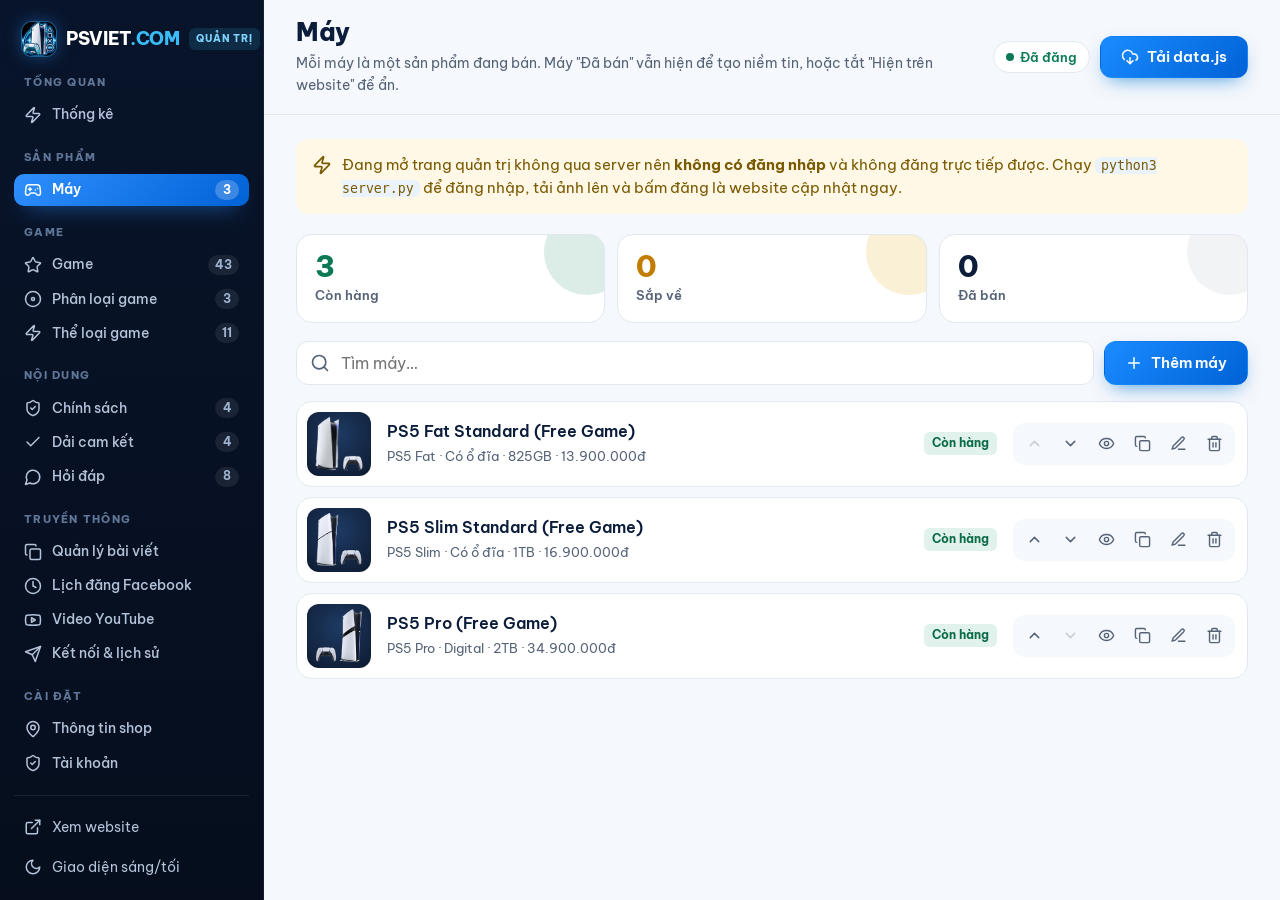
==== commit 893bc2c0: "Thống kê truy cập: lượt xem, máy/game được quan tâm, kênh liên hệ, nguồn truy cập - analytics.py: lư" ====
--- a/website/admin.html
+++ b/website/admin.html
@@ -73,5 +73,6 @@
 <script src="site.js"></script>
 <script src="admin.js"></script>
 <script src="admin-marketing.js"></script>
+<script src="admin-stats.js"></script>
 </body>
 </html>
--- a/website/admin.css
+++ b/website/admin.css
@@ -290,3 +290,30 @@
   .mkp-targets { grid-template-columns: 1fr; }
 }
 .mk-span { grid-column: 1 / -1; margin-top: -6px; }
+
+/* ---------- Thống kê ---------- */
+.st-range { display: flex; flex-wrap: wrap; align-items: center; gap: 8px; margin-bottom: 16px; }
+.st-range .muted { margin-left: auto; font-size: .82rem; }
+.st-kpis { display: grid; grid-template-columns: repeat(auto-fit, minmax(190px, 1fr)); gap: 12px; margin-bottom: 16px; }
+.st-kpi { padding: 16px 18px; border-radius: 16px; background: var(--card); border: 1px solid var(--line); }
+.st-kpi small { display: block; color: var(--muted); font-size: .8rem; font-weight: 700; }
+.st-kpi b { display: block; margin: 4px 0 2px; color: var(--ink); font-size: 2rem; font-weight: 800; line-height: 1.1; letter-spacing: -.02em; }
+.st-kpi span { color: var(--muted); font-size: .8rem; }
+.st-card { margin-bottom: 16px; }
+.st-card h3 { margin-bottom: 12px; font-size: 1rem; }
+.st-card h3 small { font-weight: 500; font-size: .78rem; }
+.st-chart { display: block; width: 100%; height: auto; }
+.st-chart .st-grid { stroke: var(--line); stroke-width: 1; }
+.st-chart .st-axis { fill: var(--muted); font-size: 11px; font-family: inherit; }
+.st-chart .st-mark { fill: var(--primary); }
+.st-chart .st-hit { fill: transparent; }
+.st-chart .st-col:hover .st-hit { fill: var(--primary-50); }
+.st-grid2 { display: grid; grid-template-columns: repeat(auto-fit, minmax(min(100%, 380px), 1fr)); gap: 16px; align-items: start; }
+.st-grid2 .st-card { margin: 0; }
+.st-bars { display: grid; gap: 8px; margin: 0; padding: 0; list-style: none; }
+.st-bars li { display: grid; grid-template-columns: minmax(0, 1.2fr) minmax(0, 1fr) auto; align-items: center; gap: 10px; font-size: .86rem; }
+.st-bar-label { overflow: hidden; color: var(--ink-2); text-overflow: ellipsis; white-space: nowrap; }
+.st-bar-track { height: 10px; border-radius: 99px; background: var(--surface); overflow: hidden; }
+.st-bar { display: block; height: 100%; border-radius: 99px; background: var(--primary); }
+.st-bars b { min-width: 2.5em; color: var(--ink); text-align: right; }
+.st-empty { margin: 0; font-size: .86rem; }
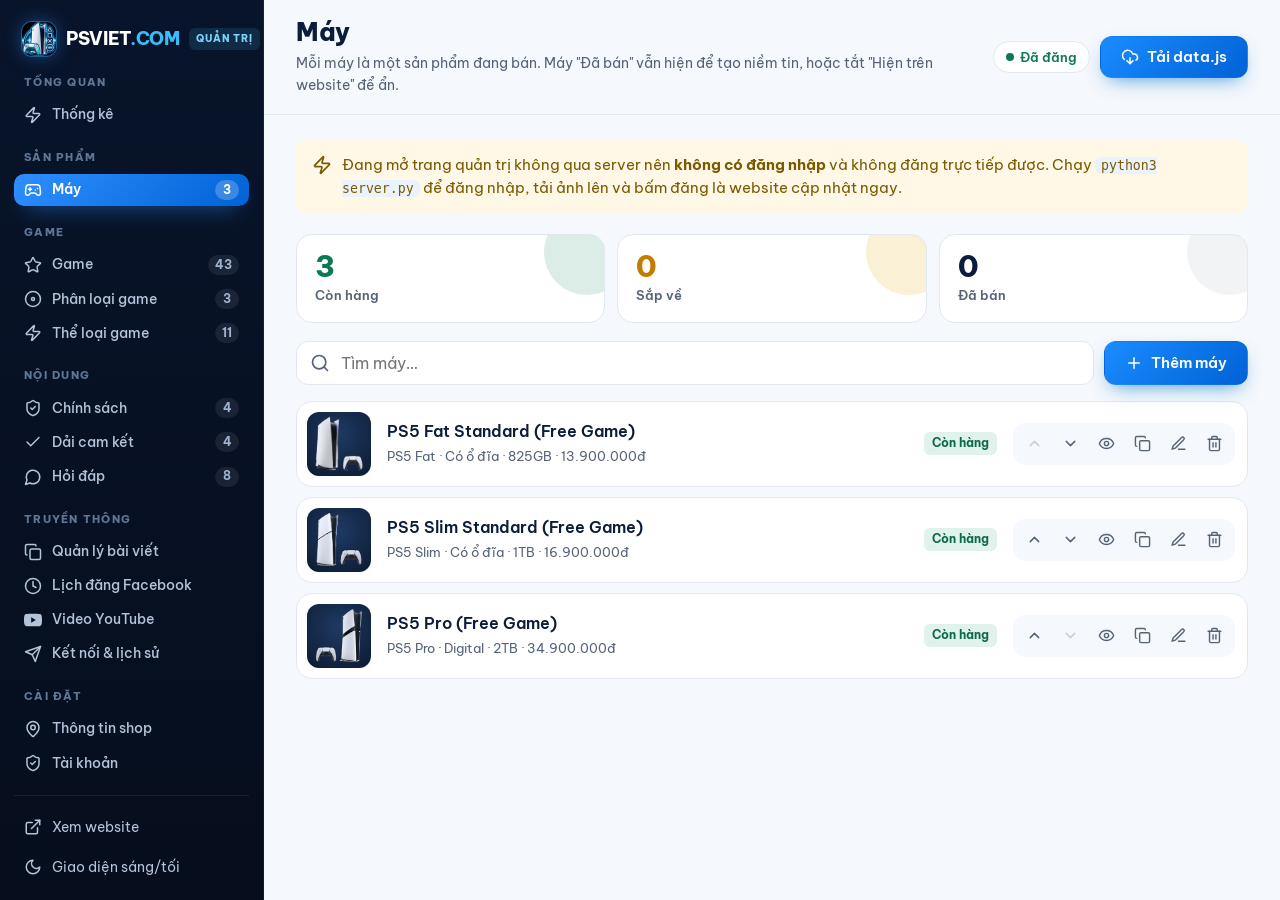
==== commit d546719e: "Đồng bộ bản đang chạy trên server: game thuyết minh, nút Zalo, lọc theo loại game, khoá lịch sử đăng" ====
--- a/website/admin.html
+++ b/website/admin.html
@@ -17,7 +17,7 @@
   <link rel="stylesheet" href="admin.css">
 </head>
 <body class="admin-body">
-<svg width="0" height="0" style="position:absolute" aria-hidden="true"><symbol id="i-check" viewBox="0 0 24 24" fill="none" stroke="currentColor" stroke-width="2" stroke-linecap="round" stroke-linejoin="round"><path d="M20 6 9 17l-5-5"/></symbol><symbol id="i-x" viewBox="0 0 24 24" fill="none" stroke="currentColor" stroke-width="2" stroke-linecap="round" stroke-linejoin="round"><path d="M18 6 6 18M6 6l12 12"/></symbol><symbol id="i-left" viewBox="0 0 24 24" fill="none" stroke="currentColor" stroke-width="2" stroke-linecap="round" stroke-linejoin="round"><path d="m15 18-6-6 6-6"/></symbol><symbol id="i-right" viewBox="0 0 24 24" fill="none" stroke="currentColor" stroke-width="2" stroke-linecap="round" stroke-linejoin="round"><path d="m9 18 6-6-6-6"/></symbol><symbol id="i-arrow" viewBox="0 0 24 24" fill="none" stroke="currentColor" stroke-width="2" stroke-linecap="round" stroke-linejoin="round"><path d="M5 12h14M12 5l7 7-7 7"/></symbol><symbol id="i-plus" viewBox="0 0 24 24" fill="none" stroke="currentColor" stroke-width="2" stroke-linecap="round" stroke-linejoin="round"><path d="M12 5v14M5 12h14"/></symbol><symbol id="i-menu" viewBox="0 0 24 24" fill="none" stroke="currentColor" stroke-width="2" stroke-linecap="round" stroke-linejoin="round"><path d="M4 7h16M4 12h16M4 17h16"/></symbol><symbol id="i-phone" viewBox="0 0 24 24" fill="none" stroke="currentColor" stroke-width="2" stroke-linecap="round" stroke-linejoin="round"><path d="M22 16.92v3a2 2 0 0 1-2.18 2 19.79 19.79 0 0 1-8.63-3.07 19.5 19.5 0 0 1-6-6 19.79 19.79 0 0 1-3.07-8.67A2 2 0 0 1 4.11 2h3a2 2 0 0 1 2 1.72c.13.96.36 1.9.7 2.81a2 2 0 0 1-.45 2.11L8.09 9.91a16 16 0 0 0 6 6l1.27-1.27a2 2 0 0 1 2.11-.45c.91.34 1.85.57 2.81.7A2 2 0 0 1 22 16.92z"/></symbol><symbol id="i-chat" viewBox="0 0 24 24" fill="none" stroke="currentColor" stroke-width="2" stroke-linecap="round" stroke-linejoin="round"><path d="M7.9 20A9 9 0 1 0 4 16.1L2 22Z"/></symbol><symbol id="i-zalo" viewBox="0 0 24 24" fill="none" stroke="currentColor" stroke-width="2" stroke-linecap="round" stroke-linejoin="round"><path d="M21 11.5a8.4 8.4 0 0 1-9 8.4 9.6 9.6 0 0 1-3.6-.7L3 21l1.6-4.5A8.1 8.1 0 0 1 3 11.5 8.6 8.6 0 0 1 12 3a8.6 8.6 0 0 1 9 8.5z"/><path d="M8 9.5h3.5L8 14h3.5M14 9.5V14"/></symbol><symbol id="i-send" viewBox="0 0 24 24" fill="none" stroke="currentColor" stroke-width="2" stroke-linecap="round" stroke-linejoin="round"><path d="m22 2-7 20-4-9-9-4Z"/><path d="M22 2 11 13"/></symbol><symbol id="i-shield" viewBox="0 0 24 24" fill="none" stroke="currentColor" stroke-width="2" stroke-linecap="round" stroke-linejoin="round"><path d="M20 13c0 5-3.5 7.5-7.66 8.95a1 1 0 0 1-.67-.01C7.5 20.5 4 18 4 13V6a1 1 0 0 1 1-1c2 0 4.5-1.2 6.24-2.72a1.17 1.17 0 0 1 1.52 0C14.51 3.81 17 5 19 5a1 1 0 0 1 1 1z"/><path d="m9 12 2 2 4-4"/></symbol><symbol id="i-swap" viewBox="0 0 24 24" fill="none" stroke="currentColor" stroke-width="2" stroke-linecap="round" stroke-linejoin="round"><path d="M3 12a9 9 0 0 1 9-9 9.75 9.75 0 0 1 6.74 2.74L21 8"/><path d="M21 3v5h-5"/><path d="M21 12a9 9 0 0 1-9 9 9.75 9.75 0 0 1-6.74-2.74L3 16"/><path d="M8 16H3v5"/></symbol><symbol id="i-truck" viewBox="0 0 24 24" fill="none" stroke="currentColor" stroke-width="2" stroke-linecap="round" stroke-linejoin="round"><path d="M14 18V6a2 2 0 0 0-2-2H4a2 2 0 0 0-2 2v11a1 1 0 0 0 1 1h2"/><path d="M15 18H9"/><path d="M19 18h2a1 1 0 0 0 1-1v-3.65a1 1 0 0 0-.22-.62l-3.48-4.35A1 1 0 0 0 17.52 8H14"/><circle cx="7" cy="18" r="2"/><circle cx="17" cy="18" r="2"/></symbol><symbol id="i-gamepad" viewBox="0 0 24 24" fill="none" stroke="currentColor" stroke-width="2" stroke-linecap="round" stroke-linejoin="round"><path d="M6 11h4M8 9v4M15 12h.01M18 10h.01"/><path d="M17.32 5H6.68a4 4 0 0 0-3.98 3.59C2.6 9.42 2 14.46 2 16a3 3 0 0 0 3 3c1 0 1.5-.5 2-1l1.41-1.41A2 2 0 0 1 9.83 16h4.34a2 2 0 0 1 1.41.59L17 18c.5.5 1 1 2 1a3 3 0 0 0 3-3c0-1.55-.6-6.58-.69-7.26A4 4 0 0 0 17.32 5z"/></symbol><symbol id="i-pin" viewBox="0 0 24 24" fill="none" stroke="currentColor" stroke-width="2" stroke-linecap="round" stroke-linejoin="round"><path d="M20 10c0 5-5.54 10.19-7.4 11.8a1 1 0 0 1-1.2 0C9.54 20.19 4 15 4 10a8 8 0 0 1 16 0"/><circle cx="12" cy="10" r="3"/></symbol><symbol id="i-clock" viewBox="0 0 24 24" fill="none" stroke="currentColor" stroke-width="2" stroke-linecap="round" stroke-linejoin="round"><circle cx="12" cy="12" r="10"/><path d="M12 6v6l4 2"/></symbol><symbol id="i-search" viewBox="0 0 24 24" fill="none" stroke="currentColor" stroke-width="2" stroke-linecap="round" stroke-linejoin="round"><circle cx="11" cy="11" r="8"/><path d="m21 21-4.3-4.3"/></symbol><symbol id="i-disc" viewBox="0 0 24 24" fill="none" stroke="currentColor" stroke-width="2" stroke-linecap="round" stroke-linejoin="round"><circle cx="12" cy="12" r="10"/><circle cx="12" cy="12" r="2"/></symbol><symbol id="i-cloud" viewBox="0 0 24 24" fill="none" stroke="currentColor" stroke-width="2" stroke-linecap="round" stroke-linejoin="round"><path d="M12 13v8M8 17l4 4 4-4"/><path d="M4.39 15.27A7 7 0 1 1 15.71 8h1.79a4.5 4.5 0 0 1 2.44 8.28"/></symbol><symbol id="i-youtube" viewBox="0 0 24 24" fill="none" stroke="currentColor" stroke-width="2" stroke-linecap="round" stroke-linejoin="round"><path d="M2.5 17a24.12 24.12 0 0 1 0-10 2 2 0 0 1 1.4-1.4 49.56 49.56 0 0 1 16.2 0A2 2 0 0 1 21.5 7a24.12 24.12 0 0 1 0 10 2 2 0 0 1-1.4 1.4 49.55 49.55 0 0 1-16.2 0A2 2 0 0 1 2.5 17"/><path d="m10 15 5-3-5-3z"/></symbol><symbol id="i-star" viewBox="0 0 24 24" fill="none" stroke="currentColor" stroke-width="2" stroke-linecap="round" stroke-linejoin="round"><path d="M11.53 2.3a.53.53 0 0 1 .95 0l2.31 4.68a2.12 2.12 0 0 0 1.6 1.16l5.16.76a.53.53 0 0 1 .3.9l-3.74 3.64a2.12 2.12 0 0 0-.61 1.88l.88 5.14a.53.53 0 0 1-.77.56l-4.62-2.43a2.12 2.12 0 0 0-1.97 0L6.4 21.01a.53.53 0 0 1-.77-.56l.88-5.14a2.12 2.12 0 0 0-.61-1.88L2.16 9.8a.53.53 0 0 1 .3-.9l5.16-.76a2.12 2.12 0 0 0 1.6-1.16z"/></symbol><symbol id="i-video" viewBox="0 0 24 24" fill="none" stroke="currentColor" stroke-width="2" stroke-linecap="round" stroke-linejoin="round"><path d="m16 13 5.22 3.48a.5.5 0 0 0 .78-.42V7.87a.5.5 0 0 0-.75-.43L16 10.5"/><rect x="2" y="6" width="14" height="12" rx="2"/></symbol><symbol id="i-badge" viewBox="0 0 24 24" fill="none" stroke="currentColor" stroke-width="2" stroke-linecap="round" stroke-linejoin="round"><path d="M3.85 8.62a4 4 0 0 1 4.78-4.77 4 4 0 0 1 6.74 0 4 4 0 0 1 4.78 4.78 4 4 0 0 1 0 6.74 4 4 0 0 1-4.77 4.78 4 4 0 0 1-6.75 0 4 4 0 0 1-4.78-4.77 4 4 0 0 1 0-6.76Z"/><path d="m9 12 2 2 4-4"/></symbol><symbol id="i-wrench" viewBox="0 0 24 24" fill="none" stroke="currentColor" stroke-width="2" stroke-linecap="round" stroke-linejoin="round"><path d="M14.7 6.3a1 1 0 0 0 0 1.4l1.6 1.6a1 1 0 0 0 1.4 0l3.77-3.77a6 6 0 0 1-7.94 7.94l-6.91 6.91a2.12 2.12 0 0 1-3-3l6.91-6.91a6 6 0 0 1 7.94-7.94l-3.76 3.76z"/></symbol><symbol id="i-copy" viewBox="0 0 24 24" fill="none" stroke="currentColor" stroke-width="2" stroke-linecap="round" stroke-linejoin="round"><rect x="8" y="8" width="14" height="14" rx="2"/><path d="M4 16c-1.1 0-2-.9-2-2V4c0-1.1.9-2 2-2h10c1.1 0 2 .9 2 2"/></symbol><symbol id="i-sun" viewBox="0 0 24 24" fill="none" stroke="currentColor" stroke-width="2" stroke-linecap="round" stroke-linejoin="round"><circle cx="12" cy="12" r="4"/><path d="M12 2v2M12 20v2M4.93 4.93l1.41 1.41M17.66 17.66l1.41 1.41M2 12h2M20 12h2M6.34 17.66l-1.41 1.41M19.07 4.93l-1.41 1.41"/></symbol><symbol id="i-moon" viewBox="0 0 24 24" fill="none" stroke="currentColor" stroke-width="2" stroke-linecap="round" stroke-linejoin="round"><path d="M12 3a6 6 0 0 0 9 9 9 9 0 1 1-9-9Z"/></symbol><symbol id="i-zap" viewBox="0 0 24 24" fill="none" stroke="currentColor" stroke-width="2" stroke-linecap="round" stroke-linejoin="round"><path d="M4 14a1 1 0 0 1-.78-1.63l9.9-10.2a.5.5 0 0 1 .86.46l-1.92 6.02A1 1 0 0 0 13 10h7a1 1 0 0 1 .78 1.63l-9.9 10.2a.5.5 0 0 1-.86-.46l1.92-6.02A1 1 0 0 0 11 14z"/></symbol><symbol id="i-edit" viewBox="0 0 24 24" fill="none" stroke="currentColor" stroke-width="2" stroke-linecap="round" stroke-linejoin="round"><path d="M12 20h9"/><path d="M16.38 3.62a2.12 2.12 0 0 1 3 3L7.38 18.62 3 20l1.38-4.38z"/></symbol><symbol id="i-trash" viewBox="0 0 24 24" fill="none" stroke="currentColor" stroke-width="2" stroke-linecap="round" stroke-linejoin="round"><path d="M3 6h18"/><path d="M19 6v14a2 2 0 0 1-2 2H7a2 2 0 0 1-2-2V6"/><path d="M8 6V4a2 2 0 0 1 2-2h4a2 2 0 0 1 2 2v2"/><path d="M10 11v6M14 11v6"/></symbol><symbol id="i-eye" viewBox="0 0 24 24" fill="none" stroke="currentColor" stroke-width="2" stroke-linecap="round" stroke-linejoin="round"><path d="M2.06 12.35a1 1 0 0 1 0-.7 10.75 10.75 0 0 1 19.88 0 1 1 0 0 1 0 .7 10.75 10.75 0 0 1-19.88 0"/><circle cx="12" cy="12" r="3"/></symbol><symbol id="i-eye-off" viewBox="0 0 24 24" fill="none" stroke="currentColor" stroke-width="2" stroke-linecap="round" stroke-linejoin="round"><path d="M10.73 5.08A10.43 10.43 0 0 1 12 5c7 0 10 7 10 7a13.16 13.16 0 0 1-1.67 2.68"/><path d="M6.61 6.61A13.53 13.53 0 0 0 2 12s3 7 10 7a9.74 9.74 0 0 0 5.39-1.61"/><path d="M14.12 14.12a3 3 0 1 1-4.24-4.24"/><path d="m2 2 20 20"/></symbol><symbol id="i-logout" viewBox="0 0 24 24" fill="none" stroke="currentColor" stroke-width="2" stroke-linecap="round" stroke-linejoin="round"><path d="M9 21H5a2 2 0 0 1-2-2V5a2 2 0 0 1 2-2h4"/><path d="m16 17 5-5-5-5"/><path d="M21 12H9"/></symbol><symbol id="i-external" viewBox="0 0 24 24" fill="none" stroke="currentColor" stroke-width="2" stroke-linecap="round" stroke-linejoin="round"><path d="M15 3h6v6"/><path d="M10 14 21 3"/><path d="M18 13v6a2 2 0 0 1-2 2H5a2 2 0 0 1-2-2V8a2 2 0 0 1 2-2h6"/></symbol></svg>
+<svg width="0" height="0" style="position:absolute" aria-hidden="true"><symbol id="i-check" viewBox="0 0 24 24" fill="none" stroke="currentColor" stroke-width="2" stroke-linecap="round" stroke-linejoin="round"><path d="M20 6 9 17l-5-5"/></symbol><symbol id="i-x" viewBox="0 0 24 24" fill="none" stroke="currentColor" stroke-width="2" stroke-linecap="round" stroke-linejoin="round"><path d="M18 6 6 18M6 6l12 12"/></symbol><symbol id="i-left" viewBox="0 0 24 24" fill="none" stroke="currentColor" stroke-width="2" stroke-linecap="round" stroke-linejoin="round"><path d="m15 18-6-6 6-6"/></symbol><symbol id="i-right" viewBox="0 0 24 24" fill="none" stroke="currentColor" stroke-width="2" stroke-linecap="round" stroke-linejoin="round"><path d="m9 18 6-6-6-6"/></symbol><symbol id="i-arrow" viewBox="0 0 24 24" fill="none" stroke="currentColor" stroke-width="2" stroke-linecap="round" stroke-linejoin="round"><path d="M5 12h14M12 5l7 7-7 7"/></symbol><symbol id="i-plus" viewBox="0 0 24 24" fill="none" stroke="currentColor" stroke-width="2" stroke-linecap="round" stroke-linejoin="round"><path d="M12 5v14M5 12h14"/></symbol><symbol id="i-menu" viewBox="0 0 24 24" fill="none" stroke="currentColor" stroke-width="2" stroke-linecap="round" stroke-linejoin="round"><path d="M4 7h16M4 12h16M4 17h16"/></symbol><symbol id="i-phone" viewBox="0 0 24 24" fill="none" stroke="currentColor" stroke-width="2" stroke-linecap="round" stroke-linejoin="round"><path d="M22 16.92v3a2 2 0 0 1-2.18 2 19.79 19.79 0 0 1-8.63-3.07 19.5 19.5 0 0 1-6-6 19.79 19.79 0 0 1-3.07-8.67A2 2 0 0 1 4.11 2h3a2 2 0 0 1 2 1.72c.13.96.36 1.9.7 2.81a2 2 0 0 1-.45 2.11L8.09 9.91a16 16 0 0 0 6 6l1.27-1.27a2 2 0 0 1 2.11-.45c.91.34 1.85.57 2.81.7A2 2 0 0 1 22 16.92z"/></symbol><symbol id="i-chat" viewBox="0 0 24 24" fill="none" stroke="currentColor" stroke-width="2" stroke-linecap="round" stroke-linejoin="round"><path d="M7.9 20A9 9 0 1 0 4 16.1L2 22Z"/></symbol><symbol id="i-zalo" viewBox="0 0 24 24" fill="currentColor" stroke="none"><path d="M12 2.2C6.3 2.2 1.7 6.1 1.7 10.9c0 2.7 1.4 5 3.7 6.6l-.8 3.9c-.1.4.3.7.7.5l4.1-2.2c.8.2 1.7.3 2.6.3 5.7 0 10.3-3.9 10.3-8.7S17.7 2.2 12 2.2z" style="fill:var(--zalo-bubble,none)" stroke="currentColor" stroke-width="1.7" stroke-linejoin="round"/><path transform="translate(4.6 3.4) scale(.617)" style="fill:var(--zalo-text,currentColor)" d="M12.49 10.2722v-.4496h1.3467v6.3218h-.7704a.576.576 0 01-.5763-.5729l-.0006.0005a3.273 3.273 0 01-1.9372.6321c-1.8138 0-3.2844-1.4697-3.2844-3.2823 0-1.8125 1.4706-3.2822 3.2844-3.2822a3.273 3.273 0 011.9372.6321l.0006.0005zM6.9188 7.7896v.205c0 .3823-.051.6944-.2995 1.0605l-.03.0343c-.0542.0615-.1815.206-.2421.2843L2.024 14.8h4.8948v.7682a.5764.5764 0 01-.5767.5761H0v-.3622c0-.4436.1102-.6414.2495-.8476L4.8582 9.23H.1922V7.7896h6.7266zm8.5513 8.3548a.4805.4805 0 01-.4803-.4798v-7.875h1.4416v8.3548H15.47zM20.6934 9.6C22.52 9.6 24 11.0807 24 12.9044c0 1.8252-1.4801 3.306-3.3066 3.306-1.8264 0-3.3066-1.4808-3.3066-3.306 0-1.8237 1.4802-3.3044 3.3066-3.3044zm-10.1412 5.253c1.0675 0 1.9324-.8645 1.9324-1.9312 0-1.065-.865-1.9295-1.9324-1.9295s-1.9324.8644-1.9324 1.9295c0 1.0667.865 1.9312 1.9324 1.9312zm10.1412-.0033c1.0737 0 1.945-.8707 1.945-1.9453 0-1.073-.8713-1.9436-1.945-1.9436-1.0753 0-1.945.8706-1.945 1.9436 0 1.0746.8697 1.9453 1.945 1.9453z"/></symbol><symbol id="i-messenger" viewBox="0 0 24 24" fill="currentColor" stroke="none"><path d="M.001 11.639C.001 4.949 5.241 0 12.001 0S24 4.95 24 11.639c0 6.689-5.24 11.638-12 11.638-1.21 0-2.38-.16-3.47-.46a.96.96 0 00-.64.05l-2.39 1.05a.96.96 0 01-1.35-.85l-.07-2.14a.97.97 0 00-.32-.68A11.39 11.389 0 01.002 11.64zm8.32-2.19l-3.52 5.6c-.35.53.32 1.139.82.75l3.79-2.87c.26-.2.6-.2.87 0l2.8 2.1c.84.63 2.04.4 2.6-.48l3.52-5.6c.35-.53-.32-1.13-.82-.75l-3.79 2.87c-.25.2-.6.2-.86 0l-2.8-2.1a1.8 1.8 0 00-2.61.48z"/></symbol><symbol id="i-telegram" viewBox="0 0 24 24" fill="currentColor" stroke="none"><path transform="translate(-2.4 -3.6) scale(1.25)" d="M16.906 7.224c.1-.002.321.023.465.14a.506.506 0 0 1 .171.325c.016.093.036.306.02.472-.18 1.898-.962 6.502-1.36 8.627-.168.9-.499 1.201-.82 1.23-.696.065-1.225-.46-1.9-.902-1.056-.693-1.653-1.124-2.678-1.8-1.185-.78-.417-1.21.258-1.91.177-.184 3.247-2.977 3.307-3.23.007-.032.014-.15-.056-.212s-.174-.041-.249-.024c-.106.024-1.793 1.14-5.061 3.345-.48.33-.913.49-1.302.48-.428-.008-1.252-.241-1.865-.44-.752-.245-1.349-.374-1.297-.789.027-.216.325-.437.893-.663 3.498-1.524 5.83-2.529 6.998-3.014 3.332-1.386 4.025-1.627 4.476-1.635z"/></symbol><symbol id="i-send" viewBox="0 0 24 24" fill="none" stroke="currentColor" stroke-width="2" stroke-linecap="round" stroke-linejoin="round"><path d="m22 2-7 20-4-9-9-4Z"/><path d="M22 2 11 13"/></symbol><symbol id="i-shield" viewBox="0 0 24 24" fill="none" stroke="currentColor" stroke-width="2" stroke-linecap="round" stroke-linejoin="round"><path d="M20 13c0 5-3.5 7.5-7.66 8.95a1 1 0 0 1-.67-.01C7.5 20.5 4 18 4 13V6a1 1 0 0 1 1-1c2 0 4.5-1.2 6.24-2.72a1.17 1.17 0 0 1 1.52 0C14.51 3.81 17 5 19 5a1 1 0 0 1 1 1z"/><path d="m9 12 2 2 4-4"/></symbol><symbol id="i-swap" viewBox="0 0 24 24" fill="none" stroke="currentColor" stroke-width="2" stroke-linecap="round" stroke-linejoin="round"><path d="M3 12a9 9 0 0 1 9-9 9.75 9.75 0 0 1 6.74 2.74L21 8"/><path d="M21 3v5h-5"/><path d="M21 12a9 9 0 0 1-9 9 9.75 9.75 0 0 1-6.74-2.74L3 16"/><path d="M8 16H3v5"/></symbol><symbol id="i-truck" viewBox="0 0 24 24" fill="none" stroke="currentColor" stroke-width="2" stroke-linecap="round" stroke-linejoin="round"><path d="M14 18V6a2 2 0 0 0-2-2H4a2 2 0 0 0-2 2v11a1 1 0 0 0 1 1h2"/><path d="M15 18H9"/><path d="M19 18h2a1 1 0 0 0 1-1v-3.65a1 1 0 0 0-.22-.62l-3.48-4.35A1 1 0 0 0 17.52 8H14"/><circle cx="7" cy="18" r="2"/><circle cx="17" cy="18" r="2"/></symbol><symbol id="i-gamepad" viewBox="0 0 24 24" fill="none" stroke="currentColor" stroke-width="2" stroke-linecap="round" stroke-linejoin="round"><path d="M6 11h4M8 9v4M15 12h.01M18 10h.01"/><path d="M17.32 5H6.68a4 4 0 0 0-3.98 3.59C2.6 9.42 2 14.46 2 16a3 3 0 0 0 3 3c1 0 1.5-.5 2-1l1.41-1.41A2 2 0 0 1 9.83 16h4.34a2 2 0 0 1 1.41.59L17 18c.5.5 1 1 2 1a3 3 0 0 0 3-3c0-1.55-.6-6.58-.69-7.26A4 4 0 0 0 17.32 5z"/></symbol><symbol id="i-pin" viewBox="0 0 24 24" fill="none" stroke="currentColor" stroke-width="2" stroke-linecap="round" stroke-linejoin="round"><path d="M20 10c0 5-5.54 10.19-7.4 11.8a1 1 0 0 1-1.2 0C9.54 20.19 4 15 4 10a8 8 0 0 1 16 0"/><circle cx="12" cy="10" r="3"/></symbol><symbol id="i-clock" viewBox="0 0 24 24" fill="none" stroke="currentColor" stroke-width="2" stroke-linecap="round" stroke-linejoin="round"><circle cx="12" cy="12" r="10"/><path d="M12 6v6l4 2"/></symbol><symbol id="i-search" viewBox="0 0 24 24" fill="none" stroke="currentColor" stroke-width="2" stroke-linecap="round" stroke-linejoin="round"><circle cx="11" cy="11" r="8"/><path d="m21 21-4.3-4.3"/></symbol><symbol id="i-disc" viewBox="0 0 24 24" fill="none" stroke="currentColor" stroke-width="2" stroke-linecap="round" stroke-linejoin="round"><circle cx="12" cy="12" r="10"/><circle cx="12" cy="12" r="2"/></symbol><symbol id="i-cloud" viewBox="0 0 24 24" fill="none" stroke="currentColor" stroke-width="2" stroke-linecap="round" stroke-linejoin="round"><path d="M12 13v8M8 17l4 4 4-4"/><path d="M4.39 15.27A7 7 0 1 1 15.71 8h1.79a4.5 4.5 0 0 1 2.44 8.28"/></symbol><symbol id="i-youtube" viewBox="0 0 24 24" fill="currentColor" stroke="none"><path d="M23.498 6.186a3.016 3.016 0 0 0-2.122-2.136C19.505 3.545 12 3.545 12 3.545s-7.505 0-9.377.505A3.017 3.017 0 0 0 .502 6.186C0 8.07 0 12 0 12s0 3.93.502 5.814a3.016 3.016 0 0 0 2.122 2.136c1.871.505 9.376.505 9.376.505s7.505 0 9.377-.505a3.015 3.015 0 0 0 2.122-2.136C24 15.93 24 12 24 12s0-3.93-.502-5.814zM9.545 15.568V8.432L15.818 12l-6.273 3.568z"/></symbol><symbol id="i-star" viewBox="0 0 24 24" fill="none" stroke="currentColor" stroke-width="2" stroke-linecap="round" stroke-linejoin="round"><path d="M11.53 2.3a.53.53 0 0 1 .95 0l2.31 4.68a2.12 2.12 0 0 0 1.6 1.16l5.16.76a.53.53 0 0 1 .3.9l-3.74 3.64a2.12 2.12 0 0 0-.61 1.88l.88 5.14a.53.53 0 0 1-.77.56l-4.62-2.43a2.12 2.12 0 0 0-1.97 0L6.4 21.01a.53.53 0 0 1-.77-.56l.88-5.14a2.12 2.12 0 0 0-.61-1.88L2.16 9.8a.53.53 0 0 1 .3-.9l5.16-.76a2.12 2.12 0 0 0 1.6-1.16z"/></symbol><symbol id="i-video" viewBox="0 0 24 24" fill="none" stroke="currentColor" stroke-width="2" stroke-linecap="round" stroke-linejoin="round"><path d="m16 13 5.22 3.48a.5.5 0 0 0 .78-.42V7.87a.5.5 0 0 0-.75-.43L16 10.5"/><rect x="2" y="6" width="14" height="12" rx="2"/></symbol><symbol id="i-badge" viewBox="0 0 24 24" fill="none" stroke="currentColor" stroke-width="2" stroke-linecap="round" stroke-linejoin="round"><path d="M3.85 8.62a4 4 0 0 1 4.78-4.77 4 4 0 0 1 6.74 0 4 4 0 0 1 4.78 4.78 4 4 0 0 1 0 6.74 4 4 0 0 1-4.77 4.78 4 4 0 0 1-6.75 0 4 4 0 0 1-4.78-4.77 4 4 0 0 1 0-6.76Z"/><path d="m9 12 2 2 4-4"/></symbol><symbol id="i-wrench" viewBox="0 0 24 24" fill="none" stroke="currentColor" stroke-width="2" stroke-linecap="round" stroke-linejoin="round"><path d="M14.7 6.3a1 1 0 0 0 0 1.4l1.6 1.6a1 1 0 0 0 1.4 0l3.77-3.77a6 6 0 0 1-7.94 7.94l-6.91 6.91a2.12 2.12 0 0 1-3-3l6.91-6.91a6 6 0 0 1 7.94-7.94l-3.76 3.76z"/></symbol><symbol id="i-copy" viewBox="0 0 24 24" fill="none" stroke="currentColor" stroke-width="2" stroke-linecap="round" stroke-linejoin="round"><rect x="8" y="8" width="14" height="14" rx="2"/><path d="M4 16c-1.1 0-2-.9-2-2V4c0-1.1.9-2 2-2h10c1.1 0 2 .9 2 2"/></symbol><symbol id="i-sun" viewBox="0 0 24 24" fill="none" stroke="currentColor" stroke-width="2" stroke-linecap="round" stroke-linejoin="round"><circle cx="12" cy="12" r="4"/><path d="M12 2v2M12 20v2M4.93 4.93l1.41 1.41M17.66 17.66l1.41 1.41M2 12h2M20 12h2M6.34 17.66l-1.41 1.41M19.07 4.93l-1.41 1.41"/></symbol><symbol id="i-moon" viewBox="0 0 24 24" fill="none" stroke="currentColor" stroke-width="2" stroke-linecap="round" stroke-linejoin="round"><path d="M12 3a6 6 0 0 0 9 9 9 9 0 1 1-9-9Z"/></symbol><symbol id="i-zap" viewBox="0 0 24 24" fill="none" stroke="currentColor" stroke-width="2" stroke-linecap="round" stroke-linejoin="round"><path d="M4 14a1 1 0 0 1-.78-1.63l9.9-10.2a.5.5 0 0 1 .86.46l-1.92 6.02A1 1 0 0 0 13 10h7a1 1 0 0 1 .78 1.63l-9.9 10.2a.5.5 0 0 1-.86-.46l1.92-6.02A1 1 0 0 0 11 14z"/></symbol><symbol id="i-edit" viewBox="0 0 24 24" fill="none" stroke="currentColor" stroke-width="2" stroke-linecap="round" stroke-linejoin="round"><path d="M12 20h9"/><path d="M16.38 3.62a2.12 2.12 0 0 1 3 3L7.38 18.62 3 20l1.38-4.38z"/></symbol><symbol id="i-trash" viewBox="0 0 24 24" fill="none" stroke="currentColor" stroke-width="2" stroke-linecap="round" stroke-linejoin="round"><path d="M3 6h18"/><path d="M19 6v14a2 2 0 0 1-2 2H7a2 2 0 0 1-2-2V6"/><path d="M8 6V4a2 2 0 0 1 2-2h4a2 2 0 0 1 2 2v2"/><path d="M10 11v6M14 11v6"/></symbol><symbol id="i-eye" viewBox="0 0 24 24" fill="none" stroke="currentColor" stroke-width="2" stroke-linecap="round" stroke-linejoin="round"><path d="M2.06 12.35a1 1 0 0 1 0-.7 10.75 10.75 0 0 1 19.88 0 1 1 0 0 1 0 .7 10.75 10.75 0 0 1-19.88 0"/><circle cx="12" cy="12" r="3"/></symbol><symbol id="i-eye-off" viewBox="0 0 24 24" fill="none" stroke="currentColor" stroke-width="2" stroke-linecap="round" stroke-linejoin="round"><path d="M10.73 5.08A10.43 10.43 0 0 1 12 5c7 0 10 7 10 7a13.16 13.16 0 0 1-1.67 2.68"/><path d="M6.61 6.61A13.53 13.53 0 0 0 2 12s3 7 10 7a9.74 9.74 0 0 0 5.39-1.61"/><path d="M14.12 14.12a3 3 0 1 1-4.24-4.24"/><path d="m2 2 20 20"/></symbol><symbol id="i-logout" viewBox="0 0 24 24" fill="none" stroke="currentColor" stroke-width="2" stroke-linecap="round" stroke-linejoin="round"><path d="M9 21H5a2 2 0 0 1-2-2V5a2 2 0 0 1 2-2h4"/><path d="m16 17 5-5-5-5"/><path d="M21 12H9"/></symbol><symbol id="i-external" viewBox="0 0 24 24" fill="none" stroke="currentColor" stroke-width="2" stroke-linecap="round" stroke-linejoin="round"><path d="M15 3h6v6"/><path d="M10 14 21 3"/><path d="M18 13v6a2 2 0 0 1-2 2H5a2 2 0 0 1-2-2V8a2 2 0 0 1 2-2h6"/></symbol></svg>
 
 <main class="admin-page">
   <section id="login" class="login" hidden>
--- a/website/style.css
+++ b/website/style.css
@@ -556,6 +556,15 @@
 .pick-tag { position: absolute; top: 18px; left: 50%; transform: translateX(-50%); padding: 2px 10px; border-radius: 999px; background: var(--primary); color: #fff; font-size: .72rem; font-weight: 700; white-space: nowrap; }
 .picker-alt { display: flex; flex-wrap: wrap; gap: 10px; margin-top: 16px; }
 .picker-alt .btn { flex: 1 1 200px; height: auto; min-height: 46px; padding-top: 10px; padding-bottom: 10px; white-space: normal; line-height: 1.3; text-align: center; }
+.picker-contact { margin-top: 20px; padding-top: 18px; border-top: 1px solid var(--line); }
+.picker-contact h3 { color: var(--ink); font-size: 1rem; font-weight: 700; }
+.picker-contact-list { display: grid; grid-template-columns: repeat(3, 1fr); gap: 8px; margin-top: 10px; }
+.picker-contact .tc { height: 44px; padding: 0 12px 0 7px; background: var(--surface); border-color: var(--line); color: var(--ink); min-width: 0; }
+.picker-contact .tc:hover { color: var(--ink); }
+.picker-contact .tc-text { display: inline; overflow: hidden; text-overflow: ellipsis; white-space: nowrap; }
+.picker-contact .tc-ic { flex: none; width: 30px; height: 30px; }
+.picker-contact .tc-ic .i { width: 16px; height: 16px; }
+.picker-addr { margin-top: 10px; color: var(--muted); font-size: .9rem; }
 .picker-skip { display: block; margin: 16px auto 0; padding: 6px 10px; border: 0; background: none; color: var(--muted); font-size: .9rem; text-decoration: underline; text-underline-offset: 3px; cursor: pointer; }
 .picker-skip:hover { color: var(--ink); }
 .product.picked { animation: picked 1.6s ease-out; }
@@ -566,6 +575,10 @@
   .theme-toggle { width: 40px; height: 40px; }
   .picker-inner { padding: 24px 18px 20px; }
   .picker-options { grid-template-columns: 1fr; gap: 10px; }
+  .picker-contact { margin-top: 16px; padding-top: 14px; }
+  .picker-contact .tc { flex-direction: column; justify-content: center; gap: 4px; height: auto; padding: 8px 4px; border-radius: 14px; font-size: .78rem; }
+  .picker-contact .tc-ic { width: 26px; height: 26px; }
+  .picker-contact .tc-ic .i { width: 14px; height: 14px; }
   .pick { flex-direction: row; text-align: left; gap: 0 14px; padding: 10px; display: grid; grid-template-columns: 72px 1fr; align-items: center; }
   .pick-img { grid-row: span 4; width: 72px; margin: 0; }
   .pick-tag { position: static; transform: none; justify-self: start; grid-column: 2; margin-bottom: 2px; }
@@ -1143,3 +1156,70 @@
   .trust strong { font-size: .92rem; }
   .trust span { font-size: .8rem; }
 }
+
+/* Trang chính sách quyền riêng tư */
+.legal { color: var(--ink-2); line-height: 1.7; }
+.legal > * { max-width: 760px; }
+.legal h2 { margin-top: 28px; color: var(--ink); font-size: 1.2rem; font-weight: 700; }
+.legal h2:first-child { margin-top: 0; }
+.legal p, .legal ul { margin-top: 10px; }
+.legal ul { padding-left: 22px; }
+.legal li + li { margin-top: 6px; }
+.legal b { color: var(--ink); }
+.legal a { color: var(--primary); text-decoration: underline; text-underline-offset: 3px; }
+.footer-bottom p { display: block; }
+.footer-bottom a { white-space: nowrap; color: inherit; text-decoration: underline; text-underline-offset: 3px; }
+
+/* ---------- Icon liên hệ kiểu ứng dụng macOS: ô vuông bo góc mềm, nền màu hãng, logo trắng ---------- */
+.tc-ic, .float-contact a, .socials a {
+  --app: linear-gradient(180deg, #4ba3ff, #0a6cff);
+  background: var(--app); color: #fff; border-radius: 26%;
+  box-shadow: inset 0 1px 0 rgba(255, 255, 255, .35), inset 0 -1px 0 rgba(0, 0, 0, .12), 0 1px 2px rgba(0, 0, 0, .25);
+  --zalo-bubble: #fff; --zalo-text: #0068ff;
+}
+.float-contact a { border-radius: 24%; box-shadow: inset 0 1px 0 rgba(255, 255, 255, .35), 0 10px 24px -8px rgba(0, 0, 0, .45); }
+.tc-phone .tc-ic, .socials a[data-link="tel"] { --app: linear-gradient(180deg, #65f27c, #12b83a); }
+.tc-zalo .tc-ic, .fc-zalo, .socials a[data-link="zalo"] { --app: linear-gradient(180deg, #2f8bff, #0057e6); }
+.tc-msg .tc-ic, .fc-msg, .socials a[data-link="messenger"] { --app: radial-gradient(circle at 20% 100%, #0099ff 0%, #a033ff 60%, #ff5280 92%, #ff7061 100%); }
+.tc-tele .tc-ic, .socials a[data-link="telegram"] { --app: linear-gradient(180deg, #41bcf2, #1d93d2); }
+.tc-fb .tc-ic, .socials a[data-link="facebook"] { --app: linear-gradient(180deg, #18acfe, #0163e0); }
+.tc-yt .tc-ic, .socials a[data-link="youtube"] { --app: #fff; color: #ff0033; }
+.tc-yt .tc-ic .i, .socials a[data-link="youtube"] .i { transform: scale(1.15); }
+.socials a { width: 38px; height: 38px; }
+.socials a .i { width: 22px; height: 22px; }
+.socials a:hover { background: var(--app); color: #fff; transform: translateY(-2px); filter: brightness(1.08); }
+.socials a[data-link="youtube"]:hover { color: #ff0033; }
+.tc-ic .i { width: 16px; height: 16px; }
+.float-contact .i { width: 30px; height: 30px; }
+
+/* Chat nhanh góc phải dưới: đủ các kênh, Zalo nổi bật nhất ở dưới cùng */
+.float-contact { gap: 8px; align-items: center; }
+.float-contact a { width: 44px; height: 44px; }
+.float-contact .i { width: 24px; height: 24px; }
+.float-contact .fc-zalo { width: 58px; height: 58px; margin-top: 4px; }
+.float-contact .fc-zalo .i { width: 34px; height: 34px; }
+.float-contact .fc-tel { --app: linear-gradient(180deg, #65f27c, #12b83a); }
+.float-contact .fc-zalo { --app: linear-gradient(180deg, #2f8bff, #0057e6); }
+.float-contact .fc-msg { --app: radial-gradient(circle at 20% 100%, #0099ff 0%, #a033ff 60%, #ff5280 92%, #ff7061 100%); }
+.float-contact .fc-tele { --app: linear-gradient(180deg, #41bcf2, #1d93d2); }
+.float-contact .fc-fb { --app: linear-gradient(180deg, #18acfe, #0163e0); }
+.float-contact .fc-yt { --app: #fff; color: #ff0033; }
+.float-contact .fc-yt:hover { color: #ff0033; }
+
+/* Nhãn "Thuyết minh" nổi bật trên poster game */
+.voice-badge { position: absolute; z-index: 2; left: 0; right: 0; bottom: 0; display: flex; align-items: center; justify-content: center; gap: 6px; padding: 7px 8px; background: linear-gradient(90deg, #ff3d00, #ff8a00); color: #fff; text-transform: uppercase; letter-spacing: .06em; line-height: 1; box-shadow: 0 -6px 18px -6px rgba(255, 80, 0, .7); text-shadow: 0 1px 2px rgba(0, 0, 0, .35); }
+.voice-badge svg { width: 16px; height: 16px; flex: none; filter: drop-shadow(0 1px 1px rgba(0, 0, 0, .3)); }
+.voice-badge b { font-size: .82rem; font-weight: 900; }
+.voice-badge small { font-size: .62rem; font-weight: 700; opacity: .92; }
+.gd-cover { position: relative; }
+.gd-cover .voice-badge { padding: 11px 10px; gap: 8px; }
+.gd-cover .voice-badge svg { width: 20px; height: 20px; }
+.gd-cover .voice-badge b { font-size: 1.05rem; }
+.gd-cover .voice-badge small { font-size: .75rem; }
+.gc-voice { gap: 4px; background: linear-gradient(90deg, #ff3d00, #ff8a00); color: #fff; }
+.gc-voice svg { width: 12px; height: 12px; }
+:root[data-theme="dark"] .gc-voice { background: linear-gradient(90deg, #ff3d00, #ff8a00); color: #fff; }
+.voice-badge b, .voice-badge small { white-space: nowrap; }
+.game-cover .voice-badge { padding: 8px 6px; }
+.game-cover .voice-badge b { font-size: .9rem; }
+.game-cover .voice-badge small { display: none; }
--- a/website/admin.css
+++ b/website/admin.css
@@ -175,35 +175,9 @@
   .mk-send .btn, .mk-tools .btn { flex: 1; }
 }
 
-/* ---------- Bài cho nhóm ---------- */
-.mk-groups { margin-bottom: 24px; }
-.mk-groups-head { display: flex; align-items: center; justify-content: space-between; gap: 12px; margin-bottom: 14px; }
-.mk-groups-head h3 { margin: 0; }
-.mk-groups-head small { margin-left: 6px; font-weight: 500; }
-.mk-group-list { display: grid; gap: 8px; }
-.mk-group-row { display: flex; flex-wrap: wrap; align-items: center; gap: 10px; padding: 10px 12px; border-radius: 12px; border: 1px solid var(--line); background: var(--surface); }
-.mk-group-row.is-posted { border-color: rgba(15, 138, 95, .4); background: rgba(15, 138, 95, .05); }
-.mk-group-name { flex: 1 1 260px; min-width: 0; }
-.mk-group-name b { display: block; color: var(--ink); font-size: .92rem; }
-.mk-group-name a { display: block; overflow: hidden; color: var(--muted); font-size: .78rem; text-overflow: ellipsis; white-space: nowrap; }
-.mk-sub { margin: 0 0 12px; color: var(--ink); font-size: 1rem; font-weight: 800; }
-.mk-groups-tools { display: flex; flex-wrap: wrap; align-items: center; gap: 10px; }
-.mk-groups-tools .check { display: inline-flex; align-items: center; gap: 6px; font-size: .86rem; font-weight: 600; color: var(--ink-2); cursor: pointer; }
-.mk-group-pick { width: 18px; height: 18px; accent-color: var(--primary); cursor: pointer; }
-.mk-group-row.is-current { border-color: var(--primary); box-shadow: 0 0 0 4px var(--primary-50); }
-.mk-queue { display: flex; flex-wrap: wrap; align-items: center; gap: 10px; margin-bottom: 14px; padding: 14px 16px; border-radius: 14px; background: linear-gradient(135deg, rgba(47, 143, 255, .12), rgba(56, 189, 248, .08)); border: 1px solid rgba(47, 143, 255, .35); }
-.mk-queue > div { flex: 1 1 220px; min-width: 0; }
-.mk-queue small { display: block; color: var(--primary); font-size: .76rem; font-weight: 800; letter-spacing: .04em; text-transform: uppercase; }
-.mk-queue b { display: block; overflow: hidden; color: var(--ink); text-overflow: ellipsis; white-space: nowrap; }
-
 /* Nhãn "hot" trong trang quản trị là nhãn thường, không phải nhãn góc ảnh bìa game */
 .badge.hot { position: static; padding: 2px 8px; font-size: .74rem; letter-spacing: 0; }
 .fb-img { max-width: none; }
-.mk-find { display: flex; flex-wrap: wrap; align-items: center; gap: 6px; margin-bottom: 14px; padding: 10px 12px; border-radius: 12px; background: var(--surface); }
-.mk-find > span { display: inline-flex; align-items: center; gap: 6px; margin-right: 4px; color: var(--ink-2); font-size: .84rem; font-weight: 700; }
-.mk-find > span .i { width: 15px; height: 15px; }
-.chip-link { padding: 5px 11px; border-radius: 99px; background: var(--card); border: 1px solid var(--line); color: var(--ink); font-size: .8rem; font-weight: 600; transition: border-color .15s, color .15s; }
-.chip-link:hover { border-color: #1877f2; color: #1877f2; }
 .mk-gp-bar .chip small { margin-left: 4px; font-weight: 700; }
 
 /* ---------- Kho bài đăng: tab Máy / Game / Hướng dẫn ---------- */
@@ -252,7 +226,7 @@
   .lib-row .row-acts { grid-column: 1 / -1; justify-content: flex-end; }
 }
 
-/* ---------- Hộp "Đăng bài": chọn Fanpage / Nhóm ---------- */
+/* ---------- Hộp "Đăng bài": 1. Fanpage, 2. sao chép cho nhóm ---------- */
 .mkp { position: fixed; inset: 0; z-index: 60; display: grid; place-items: center; padding: 16px; }
 .mkp[hidden] { display: none; }
 .mkp-scrim { position: absolute; inset: 0; background: rgba(4, 10, 22, .55); backdrop-filter: blur(3px); animation: fade-in .2s ease both; }
@@ -262,33 +236,15 @@
 .mkp-head small { display: block; color: var(--primary); font-size: .74rem; font-weight: 800; letter-spacing: .06em; text-transform: uppercase; }
 .mkp-head b { display: block; color: var(--ink); font-size: 1.15rem; }
 .mkp-head .ra { display: grid; place-items: center; width: 36px; height: 36px; border: 0; border-radius: 10px; background: var(--surface); color: var(--ink); cursor: pointer; }
-.mkp-targets { display: grid; grid-template-columns: 1fr 1fr; gap: 10px; padding: 0 22px; }
-.mkp-target { display: flex; align-items: center; gap: 12px; padding: 14px; border-radius: 14px; border: 1.5px solid var(--line); background: var(--surface); color: var(--ink-2); font: inherit; text-align: left; cursor: pointer; transition: border-color .2s, background .2s, box-shadow .2s; }
-.mkp-target > .i { flex-shrink: 0; width: 40px; height: 40px; padding: 10px; border-radius: 12px; background: var(--card); color: var(--primary); }
-.mkp-target b { display: block; color: var(--ink); }
-.mkp-target small { color: var(--muted); font-size: .78rem; }
-.mkp-target:hover { border-color: rgba(47, 143, 255, .5); }
-.mkp-target.active { border-color: var(--primary); background: var(--primary-50); box-shadow: 0 0 0 4px var(--primary-50); }
-.mkp-target.active > .i { background: var(--primary); color: #fff; }
 .mkp-body { padding: 16px 22px 20px; overflow-y: auto; color: var(--ink-2); font-size: .92rem; }
+.mkp-step + .mkp-step { margin-top: 18px; padding-top: 18px; border-top: 1px solid var(--line); }
+.mkp-step h4 { margin: 0 0 4px; color: var(--ink); font-size: 1rem; }
+.mkp-step p { margin: 0; }
+.mkp-step .mkp-foot { margin-top: 12px; }
 .mkp-foot { display: flex; flex-wrap: wrap; justify-content: flex-end; gap: 8px; margin-top: 16px; }
-.mkp-note { display: flex; gap: 10px; padding: 10px 12px; border-radius: 12px; background: var(--tip-bg); color: var(--tip-ink); font-size: .86rem; }
-.mkp-note .i { flex-shrink: 0; width: 18px; height: 18px; margin-top: 2px; }
-.mkp-groups-head { display: flex; align-items: center; justify-content: space-between; margin: 14px 0 8px; }
-.mkp-groups-head .check { display: inline-flex; align-items: center; gap: 6px; font-weight: 600; cursor: pointer; }
-.mkp-groups { display: grid; gap: 6px; max-height: 300px; overflow-y: auto; }
-.mkp-group { display: flex; align-items: center; gap: 10px; padding: 10px 12px; border-radius: 12px; border: 1px solid var(--line); background: var(--surface); cursor: pointer; }
-.mkp-group input, .mkp-groups-head input { width: 18px; height: 18px; accent-color: var(--primary); }
-.mkp-group > span:first-of-type { flex: 1; min-width: 0; }
-.mkp-group b { display: block; color: var(--ink); font-size: .9rem; }
-.mkp-group small { display: block; overflow: hidden; color: var(--muted); font-size: .76rem; text-overflow: ellipsis; white-space: nowrap; }
-.mkp-group.is-posted { border-color: rgba(15, 138, 95, .4); }
 .mkp-preview { max-height: 220px; margin-top: 10px; padding: 12px; border-radius: 12px; background: var(--surface); color: var(--ink); font-size: .84rem; line-height: 1.45; white-space: pre-wrap; overflow-y: auto; }
 .mkp-preview a { color: var(--primary); word-break: break-all; }
 .ra-post { color: var(--primary) !important; }
-@media (max-width: 560px) {
-  .mkp-targets { grid-template-columns: 1fr; }
-}
 .mk-span { grid-column: 1 / -1; margin-top: -6px; }
 
 /* ---------- Thống kê ---------- */
